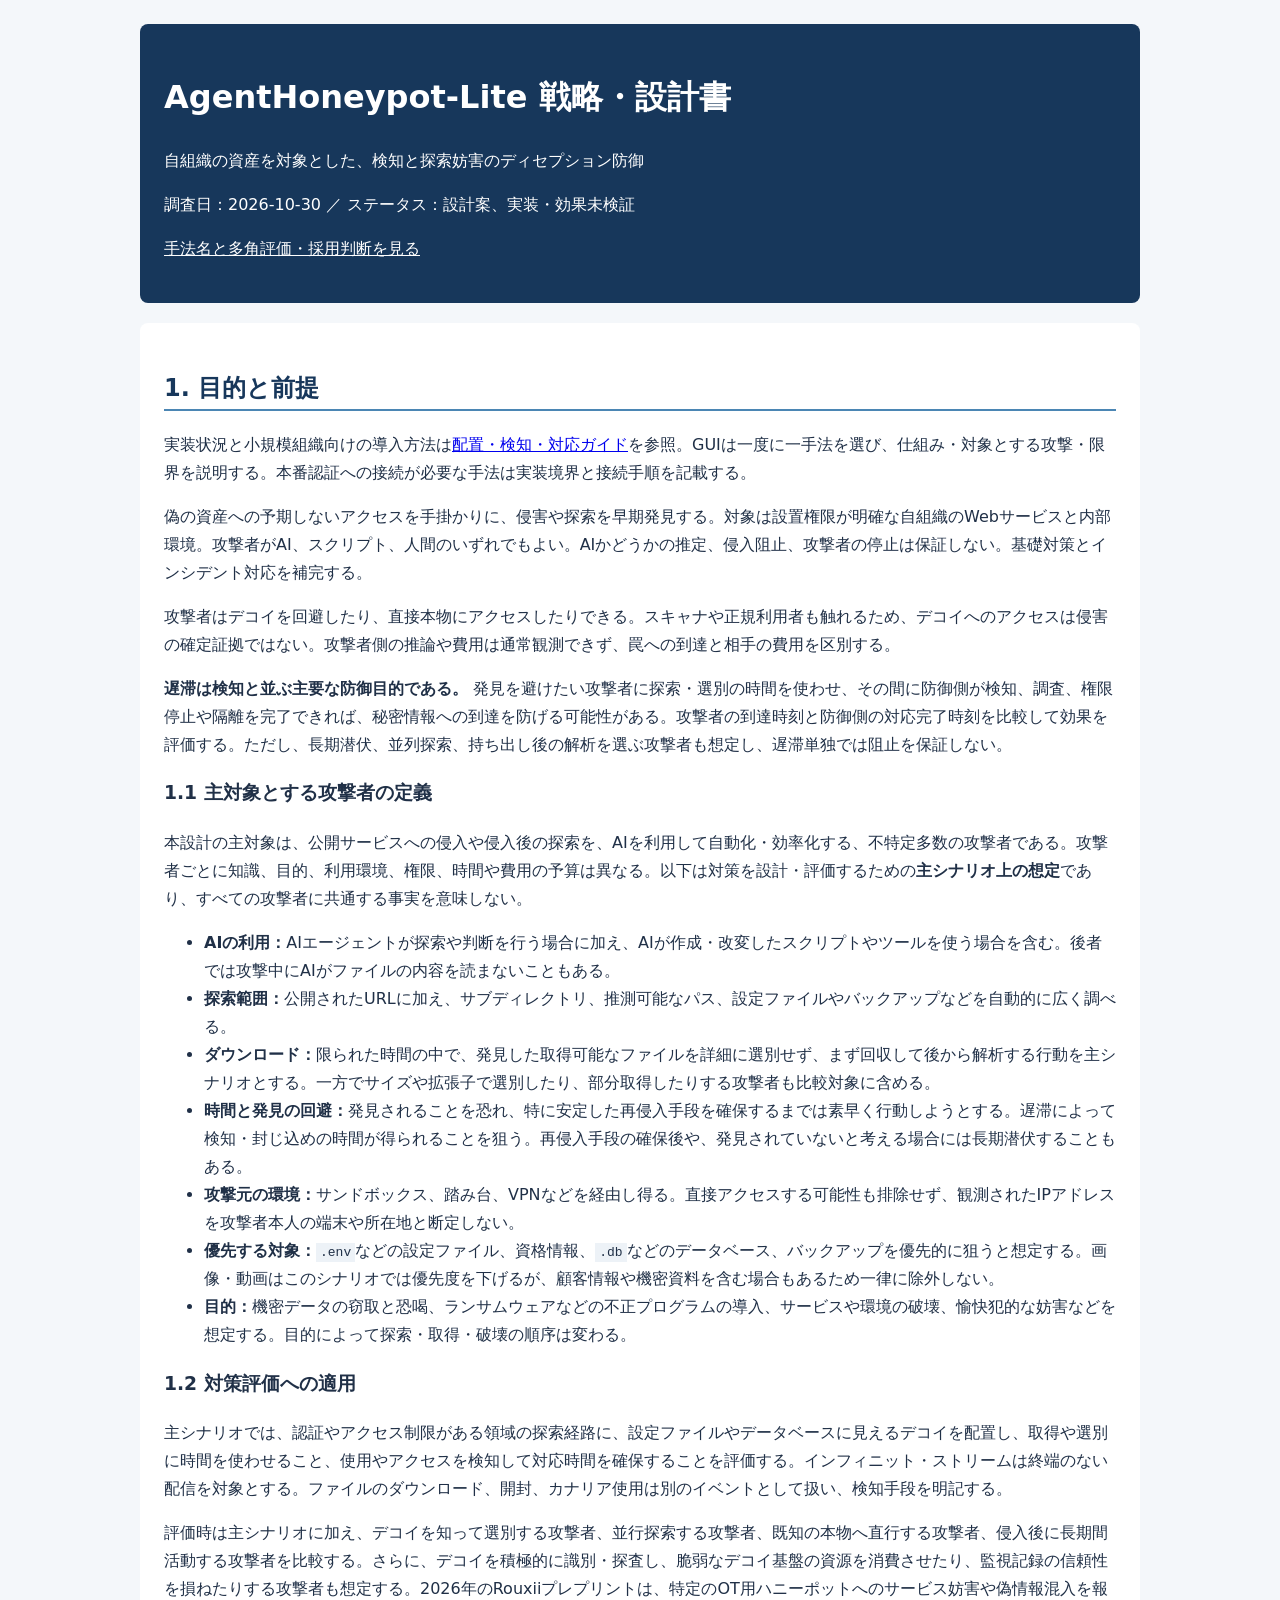
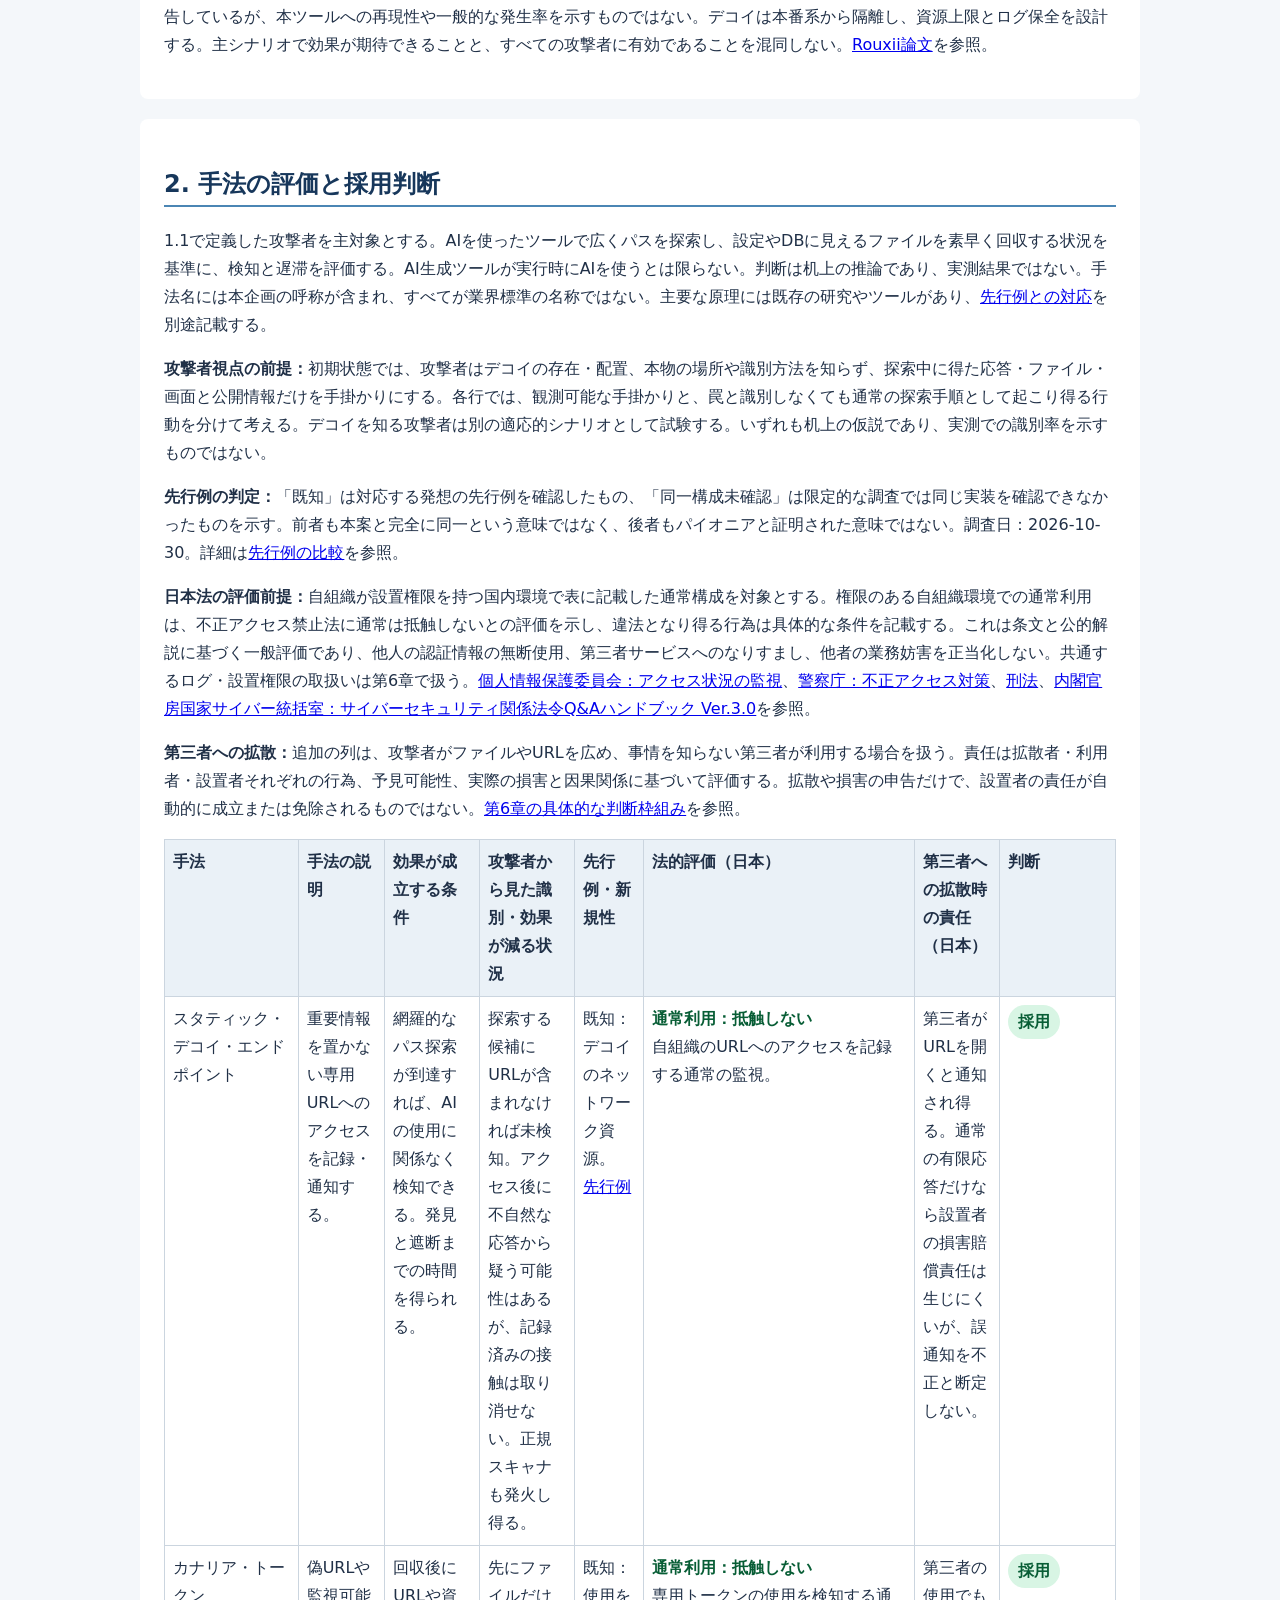
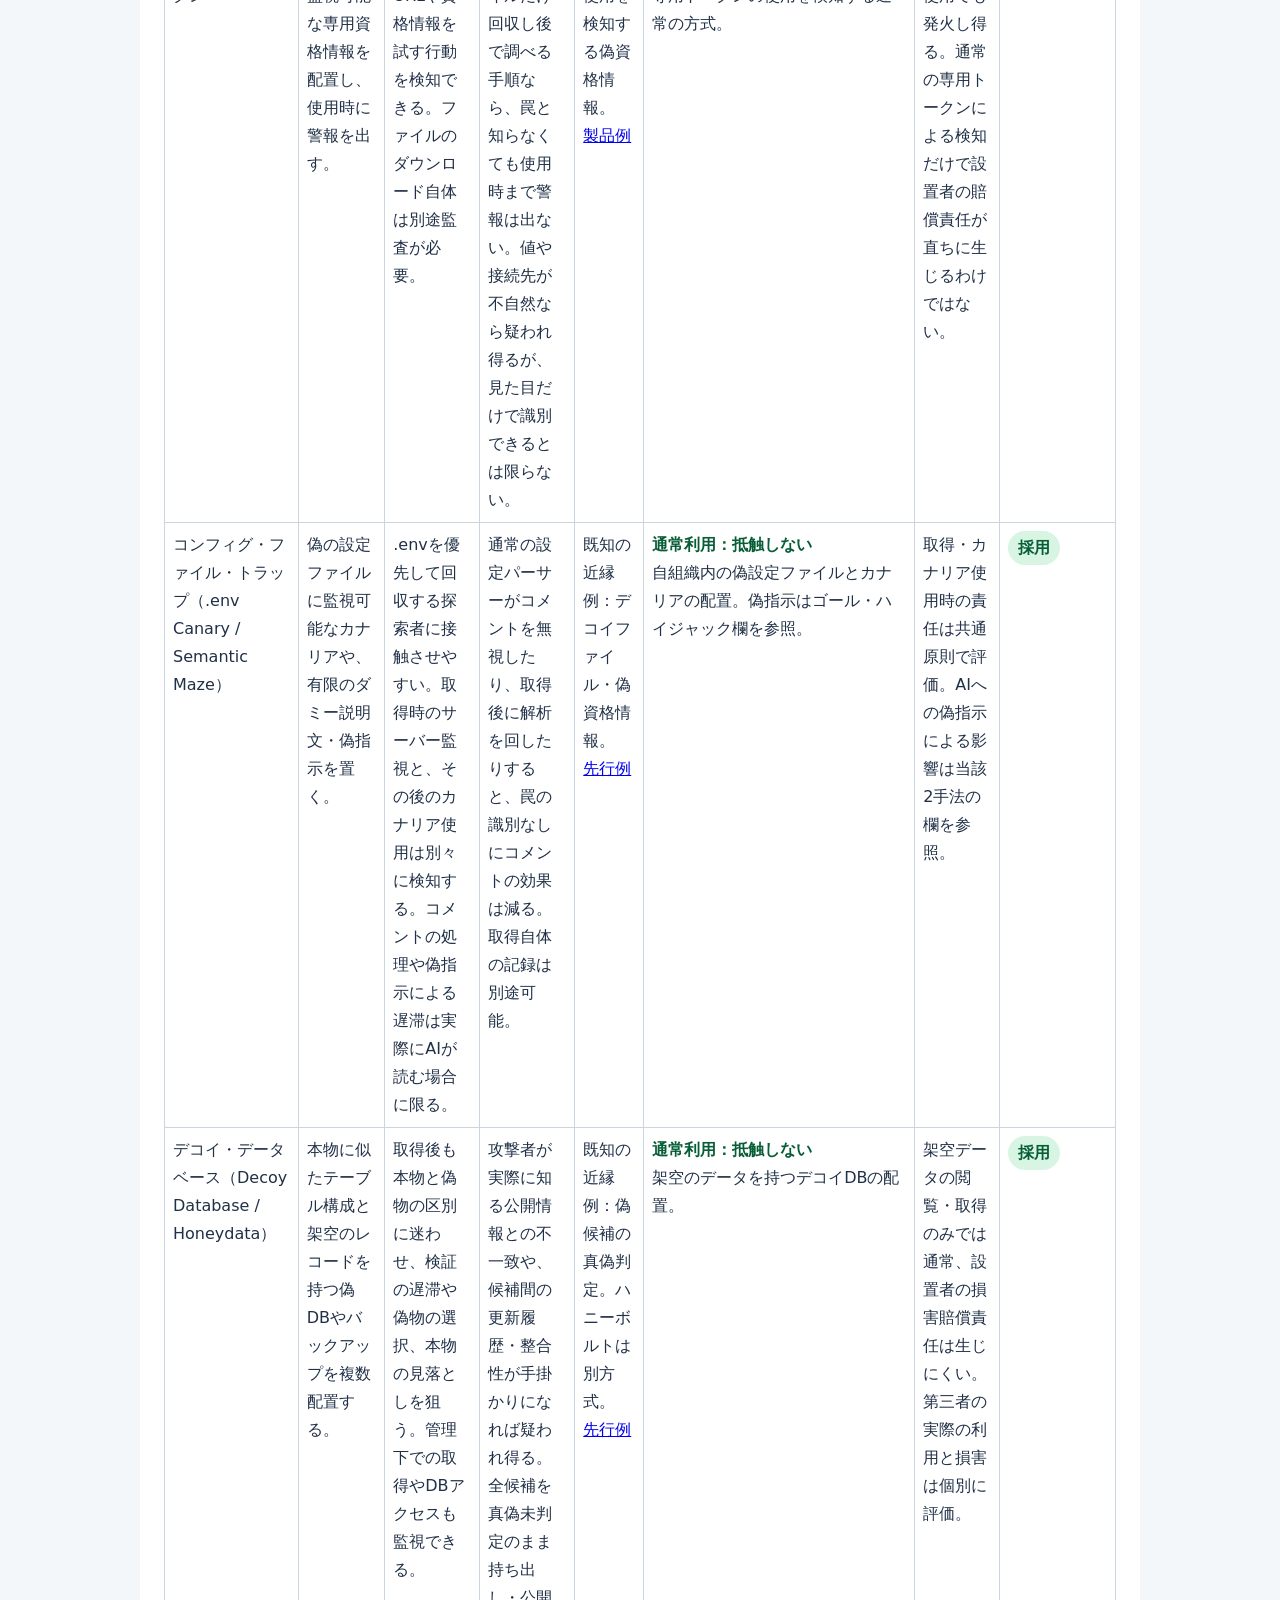
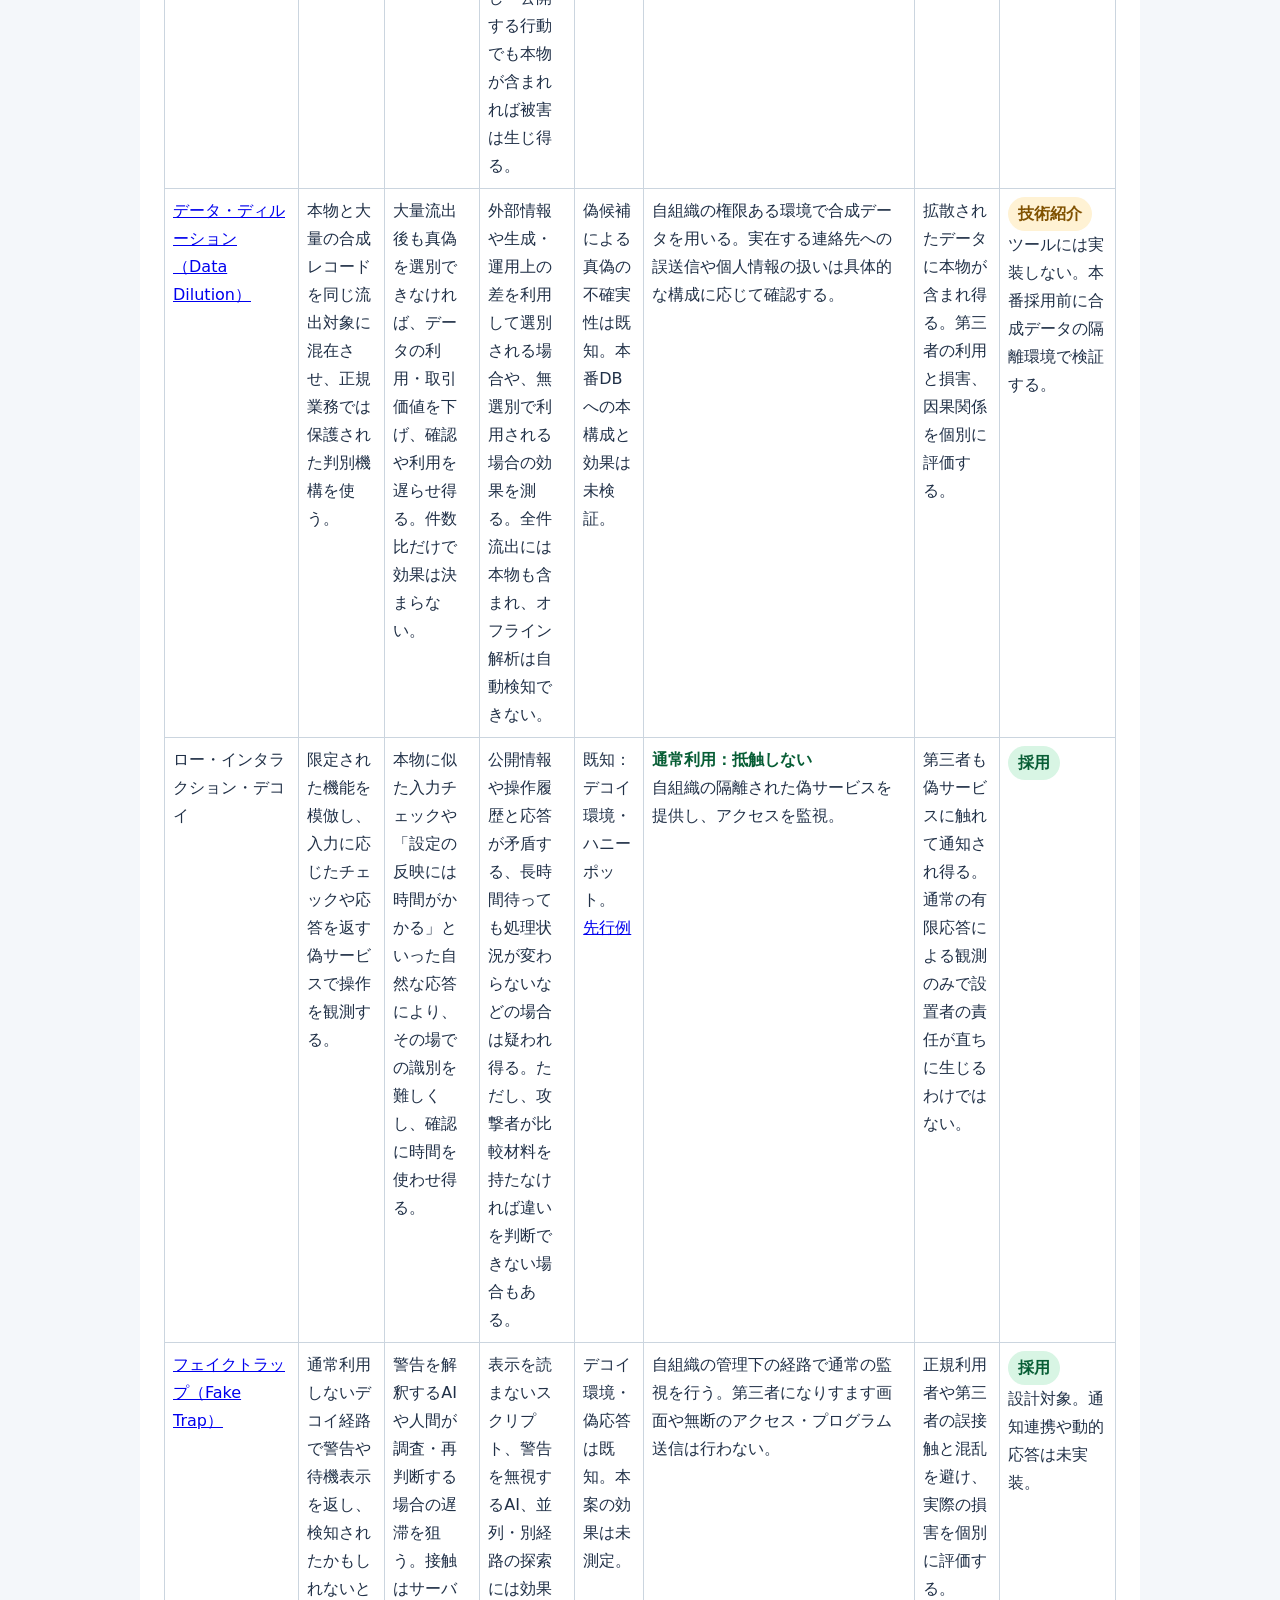
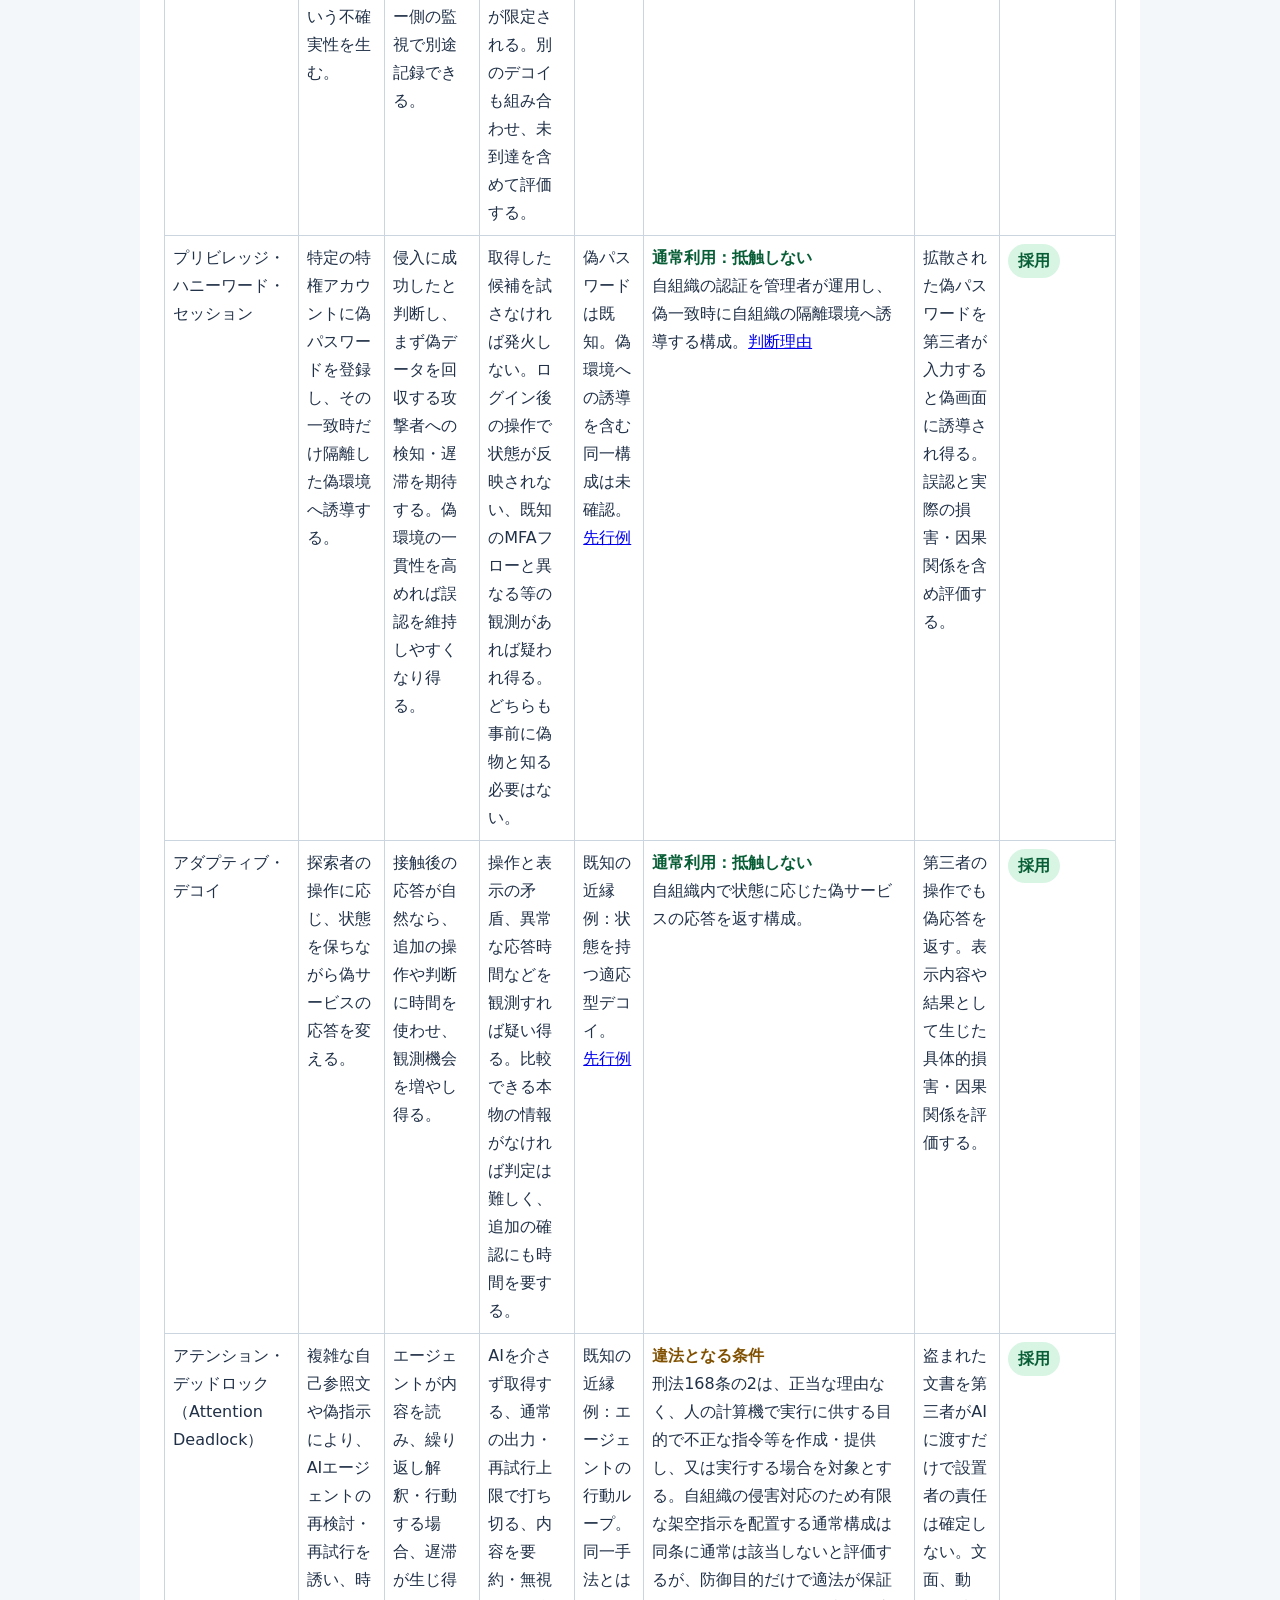
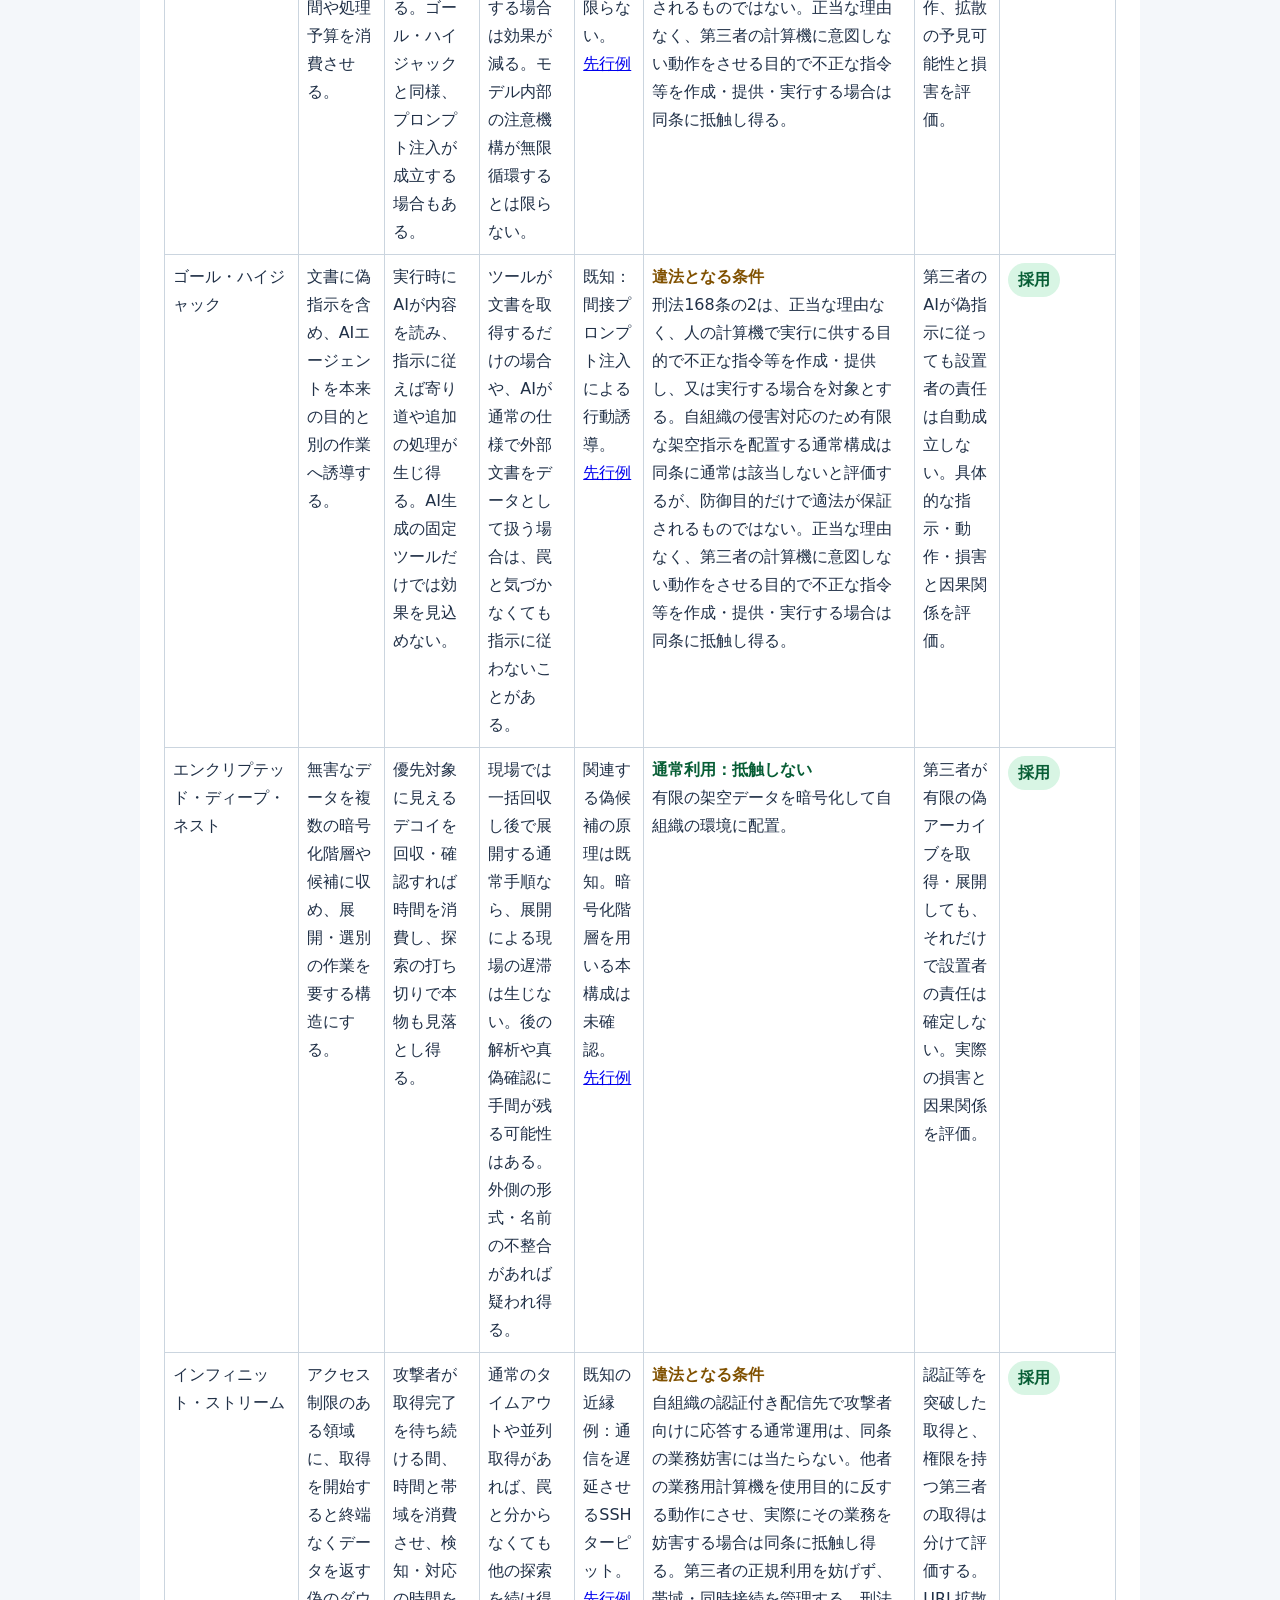
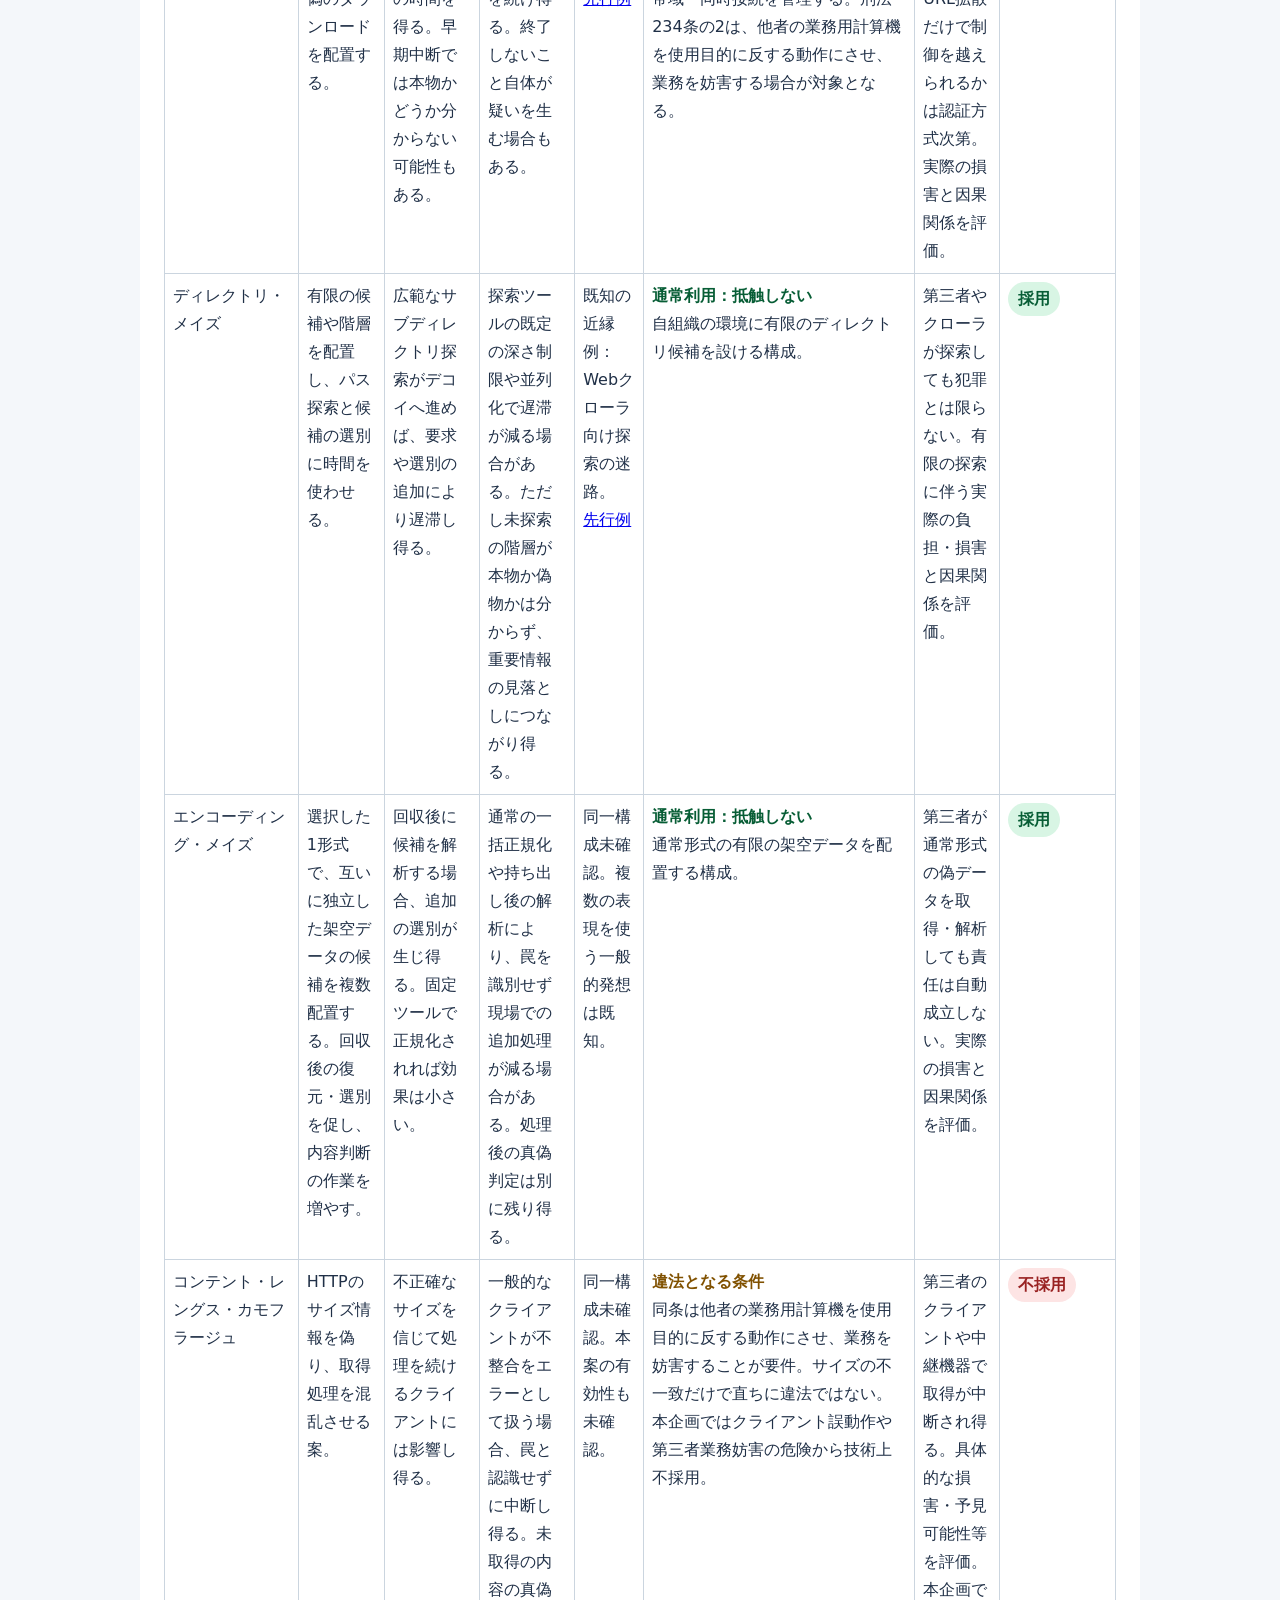
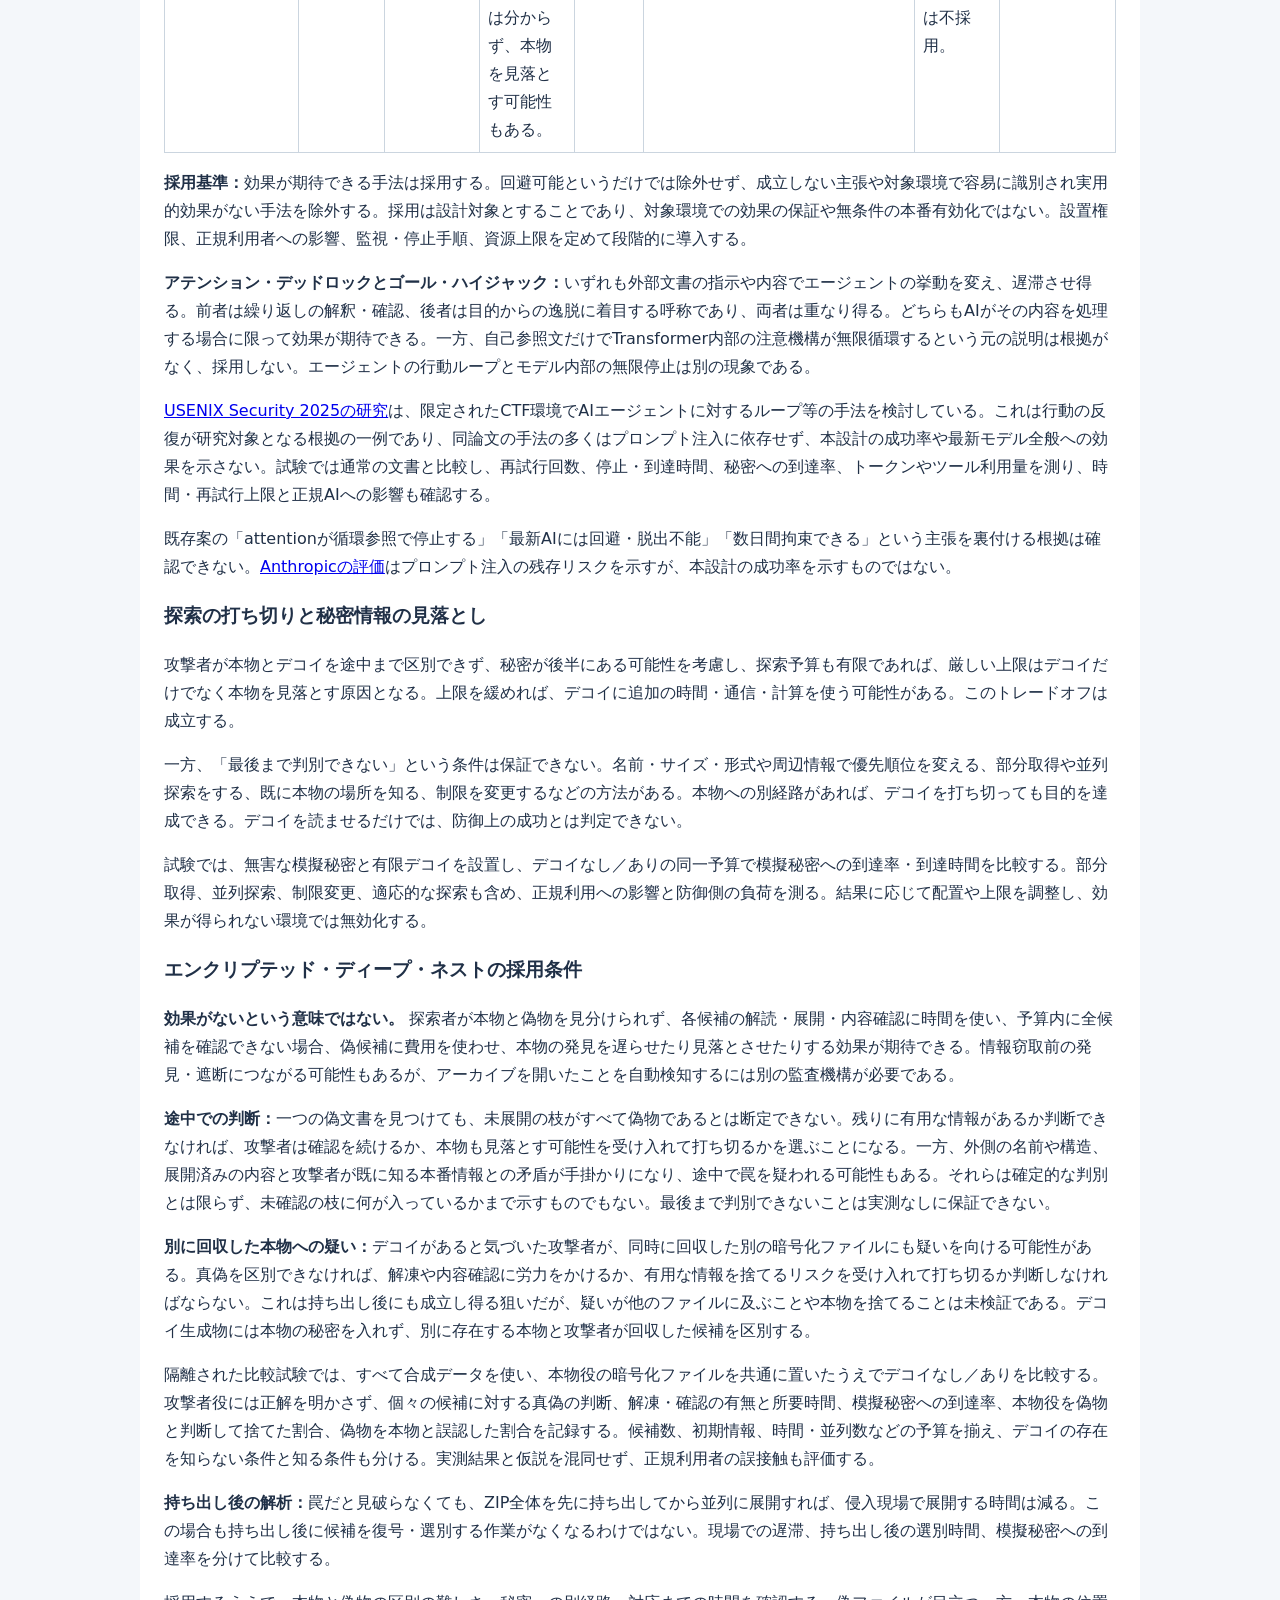
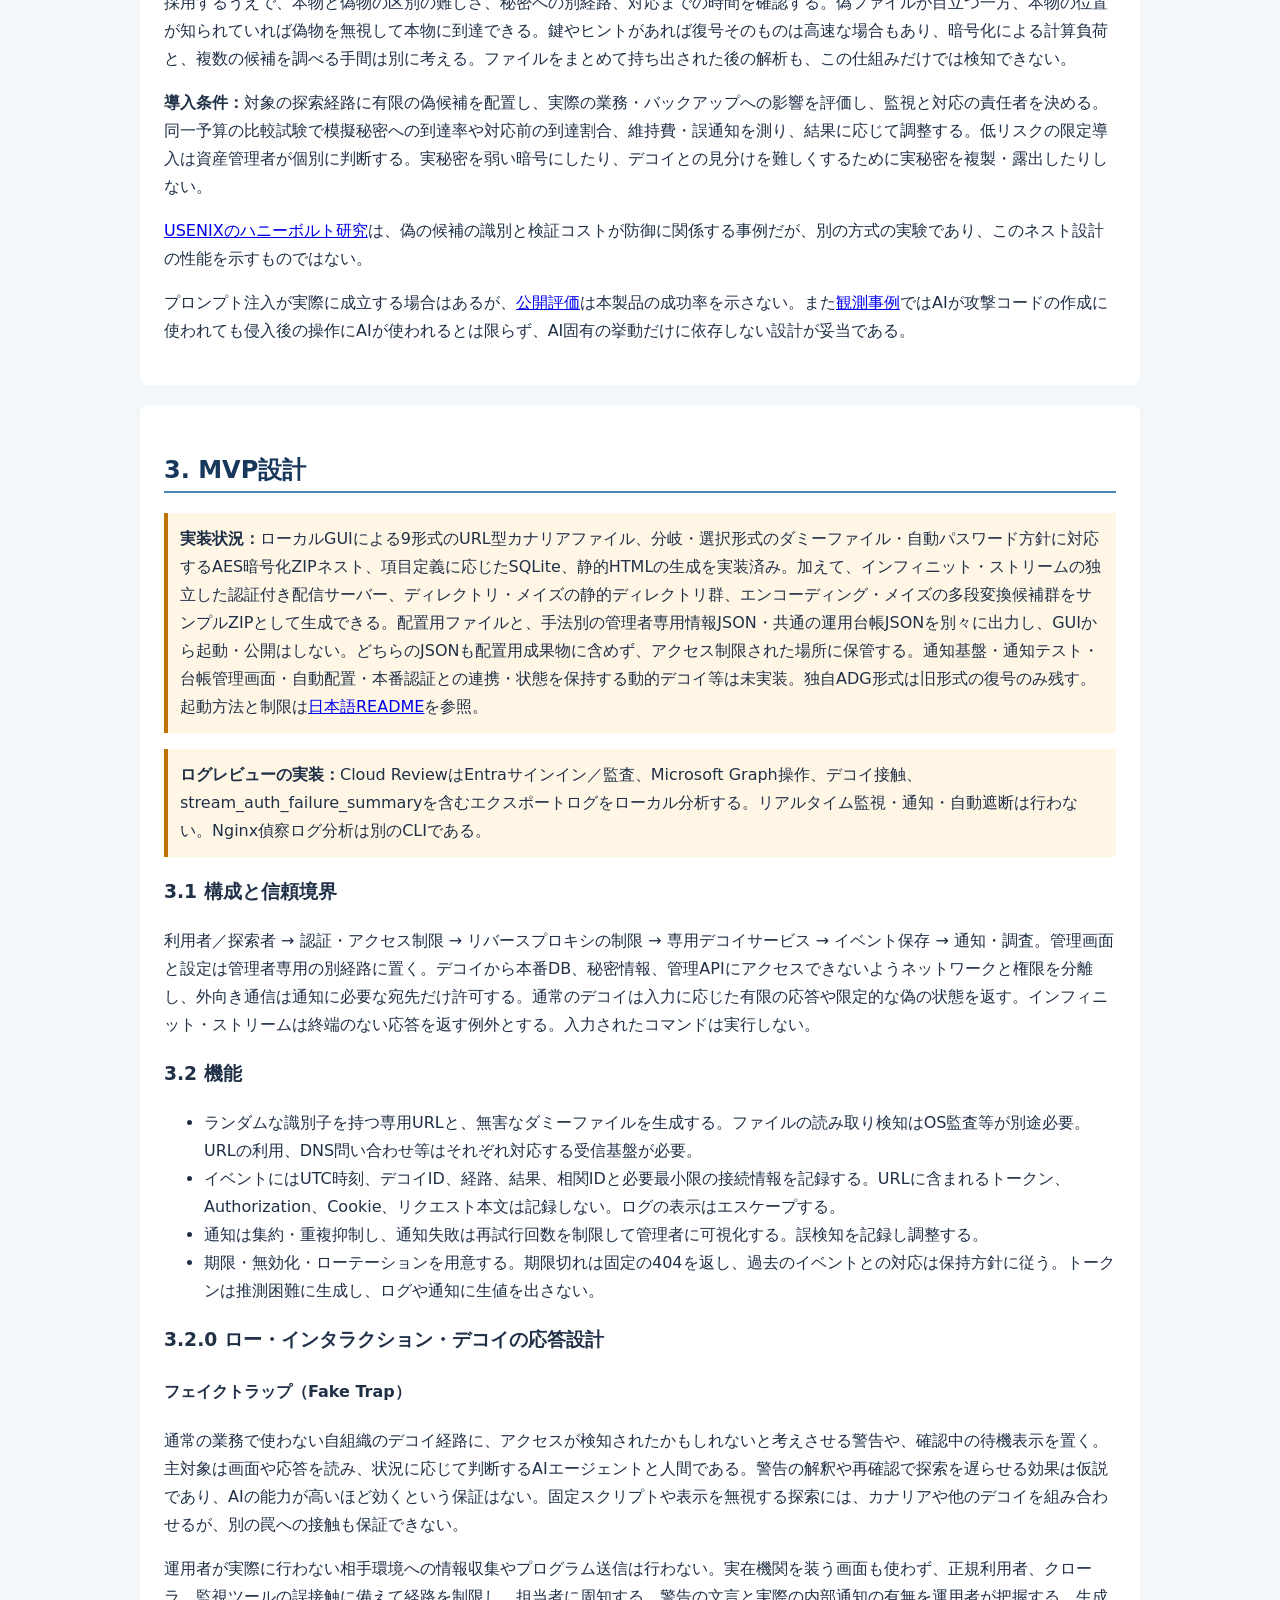
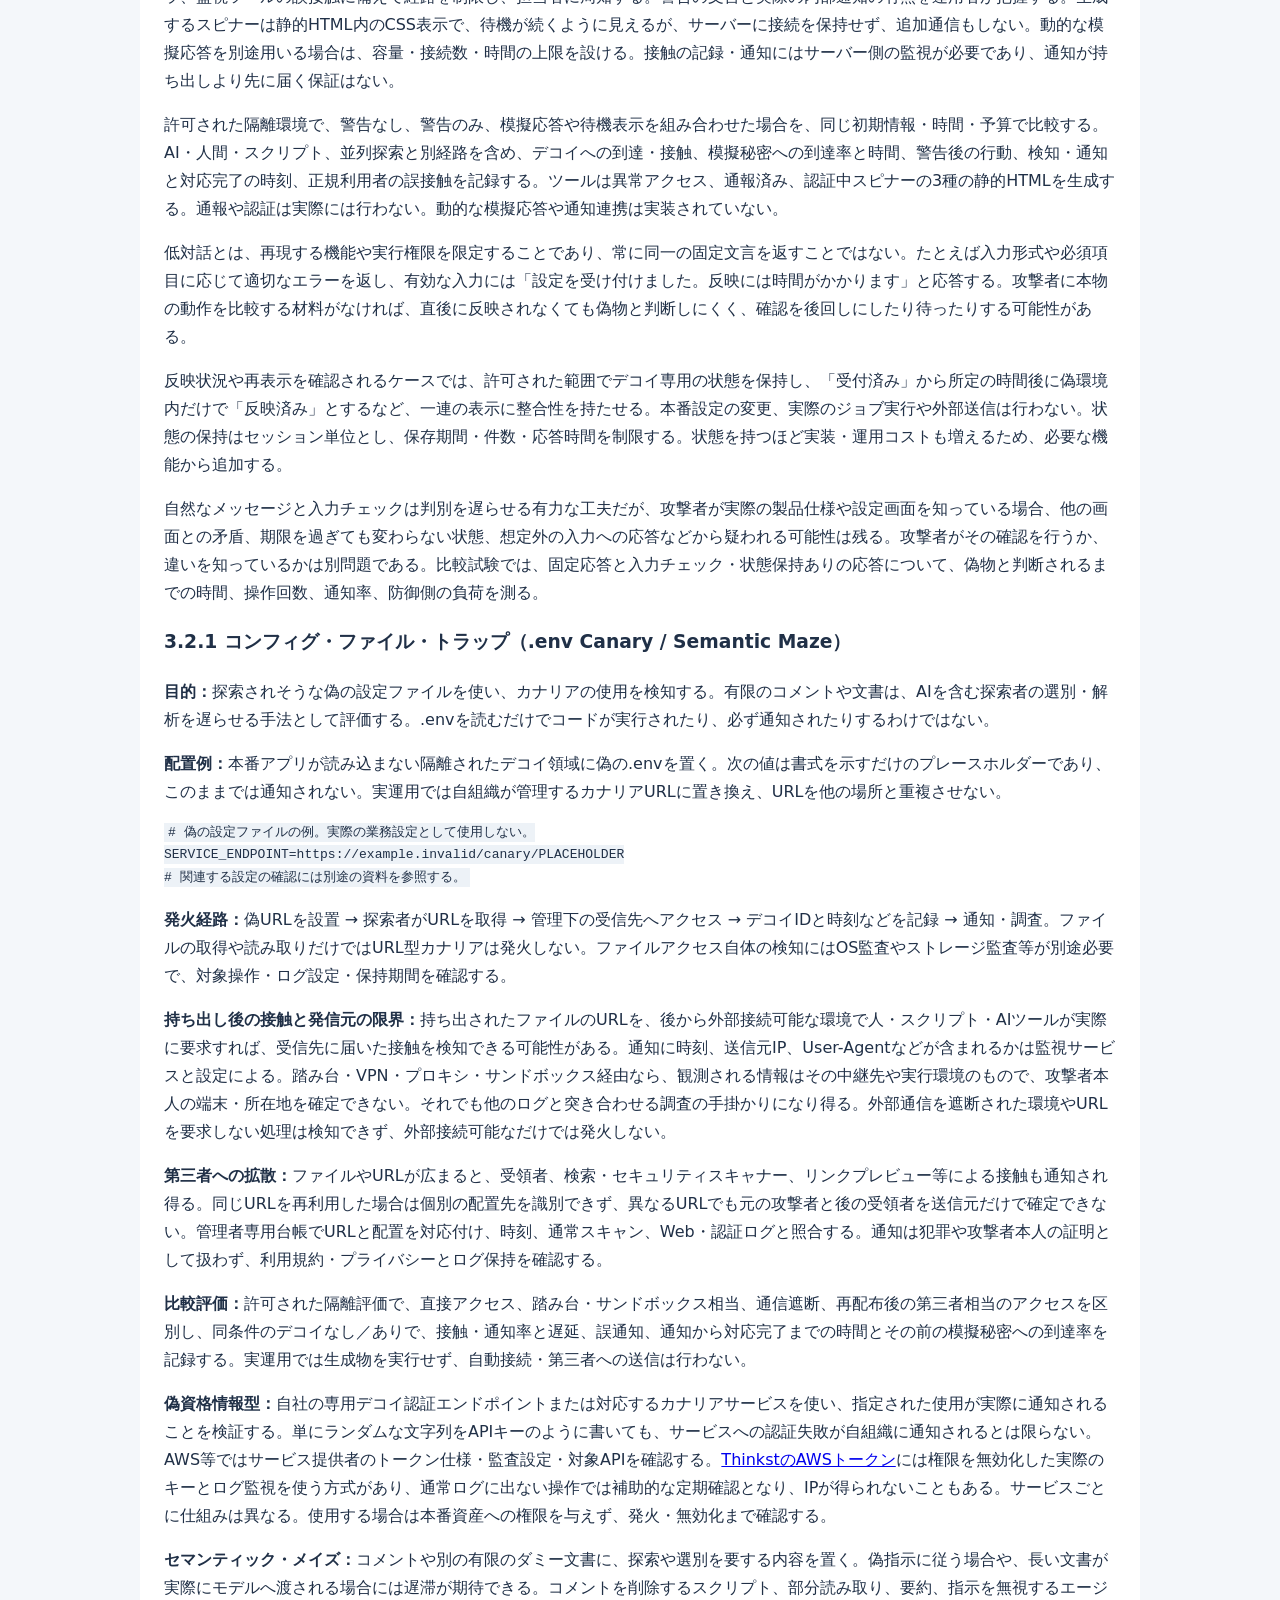
==== docs/agent_deception_strategy_and_design.html @ 1a529f8d "Initial project snapshot [skip ci]" ====
<!DOCTYPE html>
<html lang="ja">
<head>
  <meta charset="UTF-8">
  <meta name="viewport" content="width=device-width, initial-scale=1">
  <title>AgentHoneypot-Lite 戦略・設計書</title>
  <style>
    body{font-family:system-ui,sans-serif;line-height:1.75;color:#203047;background:#f4f7fa;margin:0}
    main{max-width:1000px;margin:auto;padding:24px} header,section{background:white;padding:24px;margin-bottom:20px;border-radius:8px}
    header{background:#17375b;color:white} h2{color:#17375b;border-bottom:2px solid #4b86b4}
    table{border-collapse:collapse;width:100%} th,td{border:1px solid #cbd5df;padding:8px;text-align:left;vertical-align:top}
    th{background:#eaf1f7} code{background:#edf2f7;padding:2px 4px} .note{border-left:4px solid #bf7200;padding:12px;background:#fff6e6}
    .scroll{overflow-x:auto} a{overflow-wrap:anywhere}
    .decision{display:inline-block;white-space:nowrap;padding:3px 10px;border-radius:999px;font-weight:700}
    .adopt{background:#d8f5e4;color:#075d35}.reject{background:#fde4e4;color:#992222}.research{background:#fff2d4;color:#805100}
    .legal{display:inline-block;font-weight:700;white-space:nowrap}.legal-low{color:#075d35}.legal-risk{color:#805100}.legal-high{color:#992222}
  </style>
</head>
<body><main>
<header><h1>AgentHoneypot-Lite 戦略・設計書</h1><p>自組織の資産を対象とした、検知と探索妨害のディセプション防御</p><p>調査日：2026-10-30 ／ ステータス：設計案、実装・効果未検証</p><p><a style="color:#fff" href="deception_evaluation.md">手法名と多角評価・採用判断を見る</a></p></header>
<section><h2>1. 目的と前提</h2>
<p>実装状況と小規模組織向けの導入方法は<a href="deployment_ja.md">配置・検知・対応ガイド</a>を参照。GUIは一度に一手法を選び、仕組み・対象とする攻撃・限界を説明する。本番認証への接続が必要な手法は実装境界と接続手順を記載する。</p>
<p>偽の資産への予期しないアクセスを手掛かりに、侵害や探索を早期発見する。対象は設置権限が明確な自組織のWebサービスと内部環境。攻撃者がAI、スクリプト、人間のいずれでもよい。AIかどうかの推定、侵入阻止、攻撃者の停止は保証しない。基礎対策とインシデント対応を補完する。</p>
<p>攻撃者はデコイを回避したり、直接本物にアクセスしたりできる。スキャナや正規利用者も触れるため、デコイへのアクセスは侵害の確定証拠ではない。攻撃者側の推論や費用は通常観測できず、罠への到達と相手の費用を区別する。</p>
<p><strong>遅滞は検知と並ぶ主要な防御目的である。</strong> 発見を避けたい攻撃者に探索・選別の時間を使わせ、その間に防御側が検知、調査、権限停止や隔離を完了できれば、秘密情報への到達を防げる可能性がある。攻撃者の到達時刻と防御側の対応完了時刻を比較して効果を評価する。ただし、長期潜伏、並列探索、持ち出し後の解析を選ぶ攻撃者も想定し、遅滞単独では阻止を保証しない。</p>
<h3>1.1 主対象とする攻撃者の定義</h3>
<p>本設計の主対象は、公開サービスへの侵入や侵入後の探索を、AIを利用して自動化・効率化する、不特定多数の攻撃者である。攻撃者ごとに知識、目的、利用環境、権限、時間や費用の予算は異なる。以下は対策を設計・評価するための<strong>主シナリオ上の想定</strong>であり、すべての攻撃者に共通する事実を意味しない。</p>
<ul>
<li><strong>AIの利用：</strong>AIエージェントが探索や判断を行う場合に加え、AIが作成・改変したスクリプトやツールを使う場合を含む。後者では攻撃中にAIがファイルの内容を読まないこともある。</li>
<li><strong>探索範囲：</strong>公開されたURLに加え、サブディレクトリ、推測可能なパス、設定ファイルやバックアップなどを自動的に広く調べる。</li>
<li><strong>ダウンロード：</strong>限られた時間の中で、発見した取得可能なファイルを詳細に選別せず、まず回収して後から解析する行動を主シナリオとする。一方でサイズや拡張子で選別したり、部分取得したりする攻撃者も比較対象に含める。</li>
<li><strong>時間と発見の回避：</strong>発見されることを恐れ、特に安定した再侵入手段を確保するまでは素早く行動しようとする。遅滞によって検知・封じ込めの時間が得られることを狙う。再侵入手段の確保後や、発見されていないと考える場合には長期潜伏することもある。</li>
<li><strong>攻撃元の環境：</strong>サンドボックス、踏み台、VPNなどを経由し得る。直接アクセスする可能性も排除せず、観測されたIPアドレスを攻撃者本人の端末や所在地と断定しない。</li>
<li><strong>優先する対象：</strong><code>.env</code>などの設定ファイル、資格情報、<code>.db</code>などのデータベース、バックアップを優先的に狙うと想定する。画像・動画はこのシナリオでは優先度を下げるが、顧客情報や機密資料を含む場合もあるため一律に除外しない。</li>
<li><strong>目的：</strong>機密データの窃取と恐喝、ランサムウェアなどの不正プログラムの導入、サービスや環境の破壊、愉快犯的な妨害などを想定する。目的によって探索・取得・破壊の順序は変わる。</li>
</ul>
<h3>1.2 対策評価への適用</h3>
<p>主シナリオでは、認証やアクセス制限がある領域の探索経路に、設定ファイルやデータベースに見えるデコイを配置し、取得や選別に時間を使わせること、使用やアクセスを検知して対応時間を確保することを評価する。インフィニット・ストリームは終端のない配信を対象とする。ファイルのダウンロード、開封、カナリア使用は別のイベントとして扱い、検知手段を明記する。</p>
<p>評価時は主シナリオに加え、デコイを知って選別する攻撃者、並行探索する攻撃者、既知の本物へ直行する攻撃者、侵入後に長期間活動する攻撃者を比較する。さらに、デコイを積極的に識別・探査し、脆弱なデコイ基盤の資源を消費させたり、監視記録の信頼性を損ねたりする攻撃者も想定する。2026年のRouxiiプレプリントは、特定のOT用ハニーポットへのサービス妨害や偽情報混入を報告しているが、本ツールへの再現性や一般的な発生率を示すものではない。デコイは本番系から隔離し、資源上限とログ保全を設計する。主シナリオで効果が期待できることと、すべての攻撃者に有効であることを混同しない。<a href="https://arxiv.org/abs/2609.26555">Rouxii論文</a>を参照。</p>
</section>
<section><h2>2. 手法の評価と採用判断</h2>
<p>1.1で定義した攻撃者を主対象とする。AIを使ったツールで広くパスを探索し、設定やDBに見えるファイルを素早く回収する状況を基準に、検知と遅滞を評価する。AI生成ツールが実行時にAIを使うとは限らない。判断は机上の推論であり、実測結果ではない。手法名には本企画の呼称が含まれ、すべてが業界標準の名称ではない。主要な原理には既存の研究やツールがあり、<a href="deception_evaluation.md#既存手法との関係と新規性">先行例との対応</a>を別途記載する。</p>
<p><strong>攻撃者視点の前提：</strong>初期状態では、攻撃者はデコイの存在・配置、本物の場所や識別方法を知らず、探索中に得た応答・ファイル・画面と公開情報だけを手掛かりにする。各行では、観測可能な手掛かりと、罠と識別しなくても通常の探索手順として起こり得る行動を分けて考える。デコイを知る攻撃者は別の適応的シナリオとして試験する。いずれも机上の仮説であり、実測での識別率を示すものではない。</p>
<p><strong>先行例の判定：</strong>「既知」は対応する発想の先行例を確認したもの、「同一構成未確認」は限定的な調査では同じ実装を確認できなかったものを示す。前者も本案と完全に同一という意味ではなく、後者もパイオニアと証明された意味ではない。調査日：2026-10-30。詳細は<a href="deception_evaluation.md#既存手法との関係と新規性">先行例の比較</a>を参照。</p>
<p><strong>日本法の評価前提：</strong>自組織が設置権限を持つ国内環境で表に記載した通常構成を対象とする。権限のある自組織環境での通常利用は、不正アクセス禁止法に通常は抵触しないとの評価を示し、違法となり得る行為は具体的な条件を記載する。これは条文と公的解説に基づく一般評価であり、他人の認証情報の無断使用、第三者サービスへのなりすまし、他者の業務妨害を正当化しない。共通するログ・設置権限の取扱いは第6章で扱う。<a href="https://www.ppc.go.jp/all_faq_index/faq1-q10-20/">個人情報保護委員会：アクセス状況の監視</a>、<a href="https://www.npa.go.jp/bureau/cyber/countermeasures/unauthorized-access.html">警察庁：不正アクセス対策</a>、<a href="https://laws.e-gov.go.jp/law/140AC0000000045">刑法</a>、<a href="https://security-portal.cyber.go.jp/guidance/pdf/law_handbook/law_handbook_3.pdf">内閣官房国家サイバー統括室：サイバーセキュリティ関係法令Q&amp;Aハンドブック Ver.3.0</a>を参照。</p>
<p><strong>第三者への拡散：</strong>追加の列は、攻撃者がファイルやURLを広め、事情を知らない第三者が利用する場合を扱う。責任は拡散者・利用者・設置者それぞれの行為、予見可能性、実際の損害と因果関係に基づいて評価する。拡散や損害の申告だけで、設置者の責任が自動的に成立または免除されるものではない。<a href="#third-party-legal">第6章の具体的な判断枠組み</a>を参照。</p>
<div class="scroll"><table><tr><th>手法</th><th>手法の説明</th><th>効果が成立する条件</th><th>攻撃者から見た識別・効果が減る状況</th><th>先行例・新規性</th><th>法的評価（日本）</th><th>第三者への拡散時の責任（日本）</th><th>判断</th></tr>
<tr><td>スタティック・デコイ・エンドポイント</td><td>重要情報を置かない専用URLへのアクセスを記録・通知する。</td><td>網羅的なパス探索が到達すれば、AIの使用に関係なく検知できる。発見と遮断までの時間を得られる。</td><td>探索する候補にURLが含まれなければ未検知。アクセス後に不自然な応答から疑う可能性はあるが、記録済みの接触は取り消せない。正規スキャナも発火し得る。</td><td>既知：デコイのネットワーク資源。 <a href="https://d3fend.mitre.org/">先行例</a></td><td><span class="legal legal-low">通常利用：抵触しない</span><br>自組織のURLへのアクセスを記録する通常の監視。</td><td>第三者がURLを開くと通知され得る。通常の有限応答だけなら設置者の損害賠償責任は生じにくいが、誤通知を不正と断定しない。</td><td><span class="decision adopt">採用</span></td></tr>
<tr><td>カナリア・トークン</td><td>偽URLや監視可能な専用資格情報を配置し、使用時に警報を出す。</td><td>回収後にURLや資格情報を試す行動を検知できる。ファイルのダウンロード自体は別途監査が必要。</td><td>先にファイルだけ回収し後で調べる手順なら、罠と知らなくても使用時まで警報は出ない。値や接続先が不自然なら疑われ得るが、見た目だけで識別できるとは限らない。</td><td>既知：使用を検知する偽資格情報。 <a href="https://help.canary.tools/hc/en-gb/articles/360013002617-How-do-I-create-an-AWS-API-Key-Canarytoken">製品例</a></td><td><span class="legal legal-low">通常利用：抵触しない</span><br>専用トークンの使用を検知する通常の方式。</td><td>第三者の使用でも発火し得る。通常の専用トークンによる検知だけで設置者の賠償責任が直ちに生じるわけではない。</td><td><span class="decision adopt">採用</span></td></tr>
<tr><td>コンフィグ・ファイル・トラップ（.env Canary / Semantic Maze）</td><td>偽の設定ファイルに監視可能なカナリアや、有限のダミー説明文・偽指示を置く。</td><td>.envを優先して回収する探索者に接触させやすい。取得時のサーバー監視と、その後のカナリア使用は別々に検知する。コメントの処理や偽指示による遅滞は実際にAIが読む場合に限る。</td><td>通常の設定パーサーがコメントを無視したり、取得後に解析を回したりすると、罠の識別なしにコメントの効果は減る。取得自体の記録は別途可能。</td><td>既知の近縁例：デコイファイル・偽資格情報。 <a href="https://d3fend.mitre.org/">先行例</a></td><td><span class="legal legal-low">通常利用：抵触しない</span><br>自組織内の偽設定ファイルとカナリアの配置。偽指示はゴール・ハイジャック欄を参照。</td><td>取得・カナリア使用時の責任は共通原則で評価。AIへの偽指示による影響は当該2手法の欄を参照。</td><td><span class="decision adopt">採用</span></td></tr>
<tr><td>デコイ・データベース（Decoy Database / Honeydata）</td><td>本物に似たテーブル構成と架空のレコードを持つ偽DBやバックアップを複数配置する。</td><td>取得後も本物と偽物の区別に迷わせ、検証の遅滞や偽物の選択、本物の見落としを狙う。管理下での取得やDBアクセスも監視できる。</td><td>攻撃者が実際に知る公開情報との不一致や、候補間の更新履歴・整合性が手掛かりになれば疑われ得る。全候補を真偽未判定のまま持ち出し・公開する行動でも本物が含まれれば被害は生じ得る。</td><td>既知の近縁例：偽候補の真偽判定。ハニーボルトは別方式。 <a href="https://www.usenix.org/conference/usenixsecurity25/presentation/cheng-haibo">先行例</a></td><td><span class="legal legal-low">通常利用：抵触しない</span><br>架空のデータを持つデコイDBの配置。</td><td>架空データの閲覧・取得のみでは通常、設置者の損害賠償責任は生じにくい。第三者の実際の利用と損害は個別に評価。</td><td><span class="decision adopt">採用</span></td></tr>
<tr><td><a href="#mixed-decoy-records">データ・ディルーション（Data Dilution）</a></td><td>本物と大量の合成レコードを同じ流出対象に混在させ、正規業務では保護された判別機構を使う。</td><td>大量流出後も真偽を選別できなければ、データの利用・取引価値を下げ、確認や利用を遅らせ得る。件数比だけで効果は決まらない。</td><td>外部情報や生成・運用上の差を利用して選別される場合や、無選別で利用される場合の効果を測る。全件流出には本物も含まれ、オフライン解析は自動検知できない。</td><td>偽候補による真偽の不確実性は既知。本番DBへの本構成と効果は未検証。</td><td>自組織の権限ある環境で合成データを用いる。実在する連絡先への誤送信や個人情報の扱いは具体的な構成に応じて確認する。</td><td>拡散されたデータに本物が含まれ得る。第三者の利用と損害、因果関係を個別に評価する。</td><td><span class="decision research">技術紹介</span><br>ツールには実装しない。本番採用前に合成データの隔離環境で検証する。</td></tr>
<tr><td>ロー・インタラクション・デコイ</td><td>限定された機能を模倣し、入力に応じたチェックや応答を返す偽サービスで操作を観測する。</td><td>本物に似た入力チェックや「設定の反映には時間がかかる」といった自然な応答により、その場での識別を難しくし、確認に時間を使わせ得る。</td><td>公開情報や操作履歴と応答が矛盾する、長時間待っても処理状況が変わらないなどの場合は疑われ得る。ただし、攻撃者が比較材料を持たなければ違いを判断できない場合もある。</td><td>既知：デコイ環境・ハニーポット。 <a href="https://next.d3fend.mitre.org/technique/d3f%3ADecoyEnvironment/">先行例</a></td><td><span class="legal legal-low">通常利用：抵触しない</span><br>自組織の隔離された偽サービスを提供し、アクセスを監視。</td><td>第三者も偽サービスに触れて通知され得る。通常の有限応答による観測のみで設置者の責任が直ちに生じるわけではない。</td><td><span class="decision adopt">採用</span></td></tr>
<tr><td><a href="#fake-trap">フェイクトラップ（Fake Trap）</a></td><td>通常利用しないデコイ経路で警告や待機表示を返し、検知されたかもしれないという不確実性を生む。</td><td>警告を解釈するAIや人間が調査・再判断する場合の遅滞を狙う。接触はサーバー側の監視で別途記録できる。</td><td>表示を読まないスクリプト、警告を無視するAI、並列・別経路の探索には効果が限定される。別のデコイも組み合わせ、未到達を含めて評価する。</td><td>デコイ環境・偽応答は既知。本案の効果は未測定。</td><td>自組織の管理下の経路で通常の監視を行う。第三者になりすます画面や無断のアクセス・プログラム送信は行わない。</td><td>正規利用者や第三者の誤接触と混乱を避け、実際の損害を個別に評価する。</td><td><span class="decision adopt">採用</span><br>設計対象。通知連携や動的応答は未実装。</td></tr>
<tr><td>プリビレッジ・ハニーワード・セッション</td><td>特定の特権アカウントに偽パスワードを登録し、その一致時だけ隔離した偽環境へ誘導する。</td><td>侵入に成功したと判断し、まず偽データを回収する攻撃者への検知・遅滞を期待する。偽環境の一貫性を高めれば誤認を維持しやすくなり得る。</td><td>取得した候補を試さなければ発火しない。ログイン後の操作で状態が反映されない、既知のMFAフローと異なる等の観測があれば疑われ得る。どちらも事前に偽物と知る必要はない。</td><td>偽パスワードは既知。偽環境への誘導を含む同一構成は未確認。 <a href="https://www.usenix.org/conference/usenixsecurity24/presentation/huang-zonghao">先行例</a></td><td><span class="legal legal-low">通常利用：抵触しない</span><br>自組織の認証を管理者が運用し、偽一致時に自組織の隔離環境へ誘導する構成。<a href="#dummy-user-legal">判断理由</a></td><td>拡散された偽パスワードを第三者が入力すると偽画面に誘導され得る。誤認と実際の損害・因果関係を含め評価する。</td><td><span class="decision adopt">採用</span></td></tr>
<tr><td>アダプティブ・デコイ</td><td>探索者の操作に応じ、状態を保ちながら偽サービスの応答を変える。</td><td>接触後の応答が自然なら、追加の操作や判断に時間を使わせ、観測機会を増やし得る。</td><td>操作と表示の矛盾、異常な応答時間などを観測すれば疑い得る。比較できる本物の情報がなければ判定は難しく、追加の確認にも時間を要する。</td><td>既知の近縁例：状態を持つ適応型デコイ。 <a href="https://ieeexplore.ieee.org/abstract/document/11645311">先行例</a></td><td><span class="legal legal-low">通常利用：抵触しない</span><br>自組織内で状態に応じた偽サービスの応答を返す構成。</td><td>第三者の操作でも偽応答を返す。表示内容や結果として生じた具体的損害・因果関係を評価する。</td><td><span class="decision adopt">採用</span></td></tr>
<tr><td>アテンション・デッドロック（Attention Deadlock）</td><td>複雑な自己参照文や偽指示により、AIエージェントの再検討・再試行を誘い、時間や処理予算を消費させる。</td><td>エージェントが内容を読み、繰り返し解釈・行動する場合、遅滞が生じ得る。ゴール・ハイジャックと同様、プロンプト注入が成立する場合もある。</td><td>AIを介さず取得する、通常の出力・再試行上限で打ち切る、内容を要約・無視する場合は効果が減る。モデル内部の注意機構が無限循環するとは限らない。</td><td>既知の近縁例：エージェントの行動ループ。同一手法とは限らない。 <a href="https://www.usenix.org/conference/usenixsecurity25/presentation/ayzenshteyn">先行例</a></td><td><span class="legal legal-risk">違法となる条件</span><br>刑法168条の2は、正当な理由なく、人の計算機で実行に供する目的で不正な指令等を作成・提供し、又は実行する場合を対象とする。自組織の侵害対応のため有限な架空指示を配置する通常構成は同条に通常は該当しないと評価するが、防御目的だけで適法が保証されるものではない。正当な理由なく、第三者の計算機に意図しない動作をさせる目的で不正な指令等を作成・提供・実行する場合は同条に抵触し得る。</td><td>盗まれた文書を第三者がAIに渡すだけで設置者の責任は確定しない。文面、動作、拡散の予見可能性と損害を評価。</td><td><span class="decision adopt">採用</span></td></tr>
<tr><td>ゴール・ハイジャック</td><td>文書に偽指示を含め、AIエージェントを本来の目的と別の作業へ誘導する。</td><td>実行時にAIが内容を読み、指示に従えば寄り道や追加の処理が生じ得る。AI生成の固定ツールだけでは効果を見込めない。</td><td>ツールが文書を取得するだけの場合や、AIが通常の仕様で外部文書をデータとして扱う場合は、罠と気づかなくても指示に従わないことがある。</td><td>既知：間接プロンプト注入による行動誘導。 <a href="https://genai.owasp.org/llmrisk/llm01-prompt-injection/">先行例</a></td><td><span class="legal legal-risk">違法となる条件</span><br>刑法168条の2は、正当な理由なく、人の計算機で実行に供する目的で不正な指令等を作成・提供し、又は実行する場合を対象とする。自組織の侵害対応のため有限な架空指示を配置する通常構成は同条に通常は該当しないと評価するが、防御目的だけで適法が保証されるものではない。正当な理由なく、第三者の計算機に意図しない動作をさせる目的で不正な指令等を作成・提供・実行する場合は同条に抵触し得る。</td><td>第三者のAIが偽指示に従っても設置者の責任は自動成立しない。具体的な指示・動作・損害と因果関係を評価。</td><td><span class="decision adopt">採用</span></td></tr>
<tr><td>エンクリプテッド・ディープ・ネスト</td><td>無害なデータを複数の暗号化階層や候補に収め、展開・選別の作業を要する構造にする。</td><td>優先対象に見えるデコイを回収・確認すれば時間を消費し、探索の打ち切りで本物も見落とし得る。</td><td>現場では一括回収し後で展開する通常手順なら、展開による現場の遅滞は生じない。後の解析や真偽確認に手間が残る可能性はある。外側の形式・名前の不整合があれば疑われ得る。</td><td>関連する偽候補の原理は既知。暗号化階層を用いる本構成は未確認。 <a href="https://www.usenix.org/conference/usenixsecurity25/presentation/cheng-haibo">先行例</a></td><td><span class="legal legal-low">通常利用：抵触しない</span><br>有限の架空データを暗号化して自組織の環境に配置。</td><td>第三者が有限の偽アーカイブを取得・展開しても、それだけで設置者の責任は確定しない。実際の損害と因果関係を評価。</td><td><span class="decision adopt">採用</span></td></tr>
<tr><td>インフィニット・ストリーム</td><td>アクセス制限のある領域に、取得を開始すると終端なくデータを返す偽のダウンロードを配置する。</td><td>攻撃者が取得完了を待ち続ける間、時間と帯域を消費させ、検知・対応の時間を得る。早期中断では本物かどうか分からない可能性もある。</td><td>通常のタイムアウトや並列取得があれば、罠と分からなくても他の探索を続け得る。終了しないこと自体が疑いを生む場合もある。</td><td>既知の近縁例：通信を遅延させるSSHターピット。 <a href="https://github.com/skeeto/endlessh">先行例</a></td><td><span class="legal legal-risk">違法となる条件</span><br>自組織の認証付き配信先で攻撃者向けに応答する通常運用は、同条の業務妨害には当たらない。他者の業務用計算機を使用目的に反する動作にさせ、実際にその業務を妨害する場合は同条に抵触し得る。第三者の正規利用を妨げず、帯域・同時接続を管理する。刑法234条の2は、他者の業務用計算機を使用目的に反する動作にさせ、業務を妨害する場合が対象となる。</td><td>認証等を突破した取得と、権限を持つ第三者の取得は分けて評価する。URL拡散だけで制御を越えられるかは認証方式次第。実際の損害と因果関係を評価。</td><td><span class="decision adopt">採用</span></td></tr>
<tr><td>ディレクトリ・メイズ</td><td>有限の候補や階層を配置し、パス探索と候補の選別に時間を使わせる。</td><td>広範なサブディレクトリ探索がデコイへ進めば、要求や選別の追加により遅滞し得る。</td><td>探索ツールの既定の深さ制限や並列化で遅滞が減る場合がある。ただし未探索の階層が本物か偽物かは分からず、重要情報の見落としにつながり得る。</td><td>既知の近縁例：Webクローラ向け探索の迷路。 <a href="https://github.com/NEPENTHESWEB/nepenthes-py">先行例</a></td><td><span class="legal legal-low">通常利用：抵触しない</span><br>自組織の環境に有限のディレクトリ候補を設ける構成。</td><td>第三者やクローラが探索しても犯罪とは限らない。有限の探索に伴う実際の負担・損害と因果関係を評価。</td><td><span class="decision adopt">採用</span></td></tr>
<tr><td>エンコーディング・メイズ</td><td>選択した1形式で、互いに独立した架空データの候補を複数配置する。回収後の復元・選別を促し、内容判断の作業を増やす。</td><td>回収後に候補を解析する場合、追加の選別が生じ得る。固定ツールで正規化されれば効果は小さい。</td><td>通常の一括正規化や持ち出し後の解析により、罠を識別せず現場での追加処理が減る場合がある。処理後の真偽判定は別に残り得る。</td><td>同一構成未確認。複数の表現を使う一般的発想は既知。</td><td><span class="legal legal-low">通常利用：抵触しない</span><br>通常形式の有限の架空データを配置する構成。</td><td>第三者が通常形式の偽データを取得・解析しても責任は自動成立しない。実際の損害と因果関係を評価。</td><td><span class="decision adopt">採用</span></td></tr>
<tr><td>コンテント・レングス・カモフラージュ</td><td>HTTPのサイズ情報を偽り、取得処理を混乱させる案。</td><td>不正確なサイズを信じて処理を続けるクライアントには影響し得る。</td><td>一般的なクライアントが不整合をエラーとして扱う場合、罠と認識せずに中断し得る。未取得の内容の真偽は分からず、本物を見落とす可能性もある。</td><td>同一構成未確認。本案の有効性も未確認。</td><td><span class="legal legal-risk">違法となる条件</span><br>同条は他者の業務用計算機を使用目的に反する動作にさせ、業務を妨害することが要件。サイズの不一致だけで直ちに違法ではない。本企画ではクライアント誤動作や第三者業務妨害の危険から技術上不採用。</td><td>第三者のクライアントや中継機器で取得が中断され得る。具体的な損害・予見可能性等を評価。本企画では不採用。</td><td><span class="decision reject">不採用</span></td></tr>
</table></div>
<p><strong>採用基準：</strong>効果が期待できる手法は採用する。回避可能というだけでは除外せず、成立しない主張や対象環境で容易に識別され実用的効果がない手法を除外する。採用は設計対象とすることであり、対象環境での効果の保証や無条件の本番有効化ではない。設置権限、正規利用者への影響、監視・停止手順、資源上限を定めて段階的に導入する。</p>
<p><strong>アテンション・デッドロックとゴール・ハイジャック：</strong>いずれも外部文書の指示や内容でエージェントの挙動を変え、遅滞させ得る。前者は繰り返しの解釈・確認、後者は目的からの逸脱に着目する呼称であり、両者は重なり得る。どちらもAIがその内容を処理する場合に限って効果が期待できる。一方、自己参照文だけでTransformer内部の注意機構が無限循環するという元の説明は根拠がなく、採用しない。エージェントの行動ループとモデル内部の無限停止は別の現象である。</p>
<p><a href="https://www.usenix.org/conference/usenixsecurity25/presentation/ayzenshteyn">USENIX Security 2025の研究</a>は、限定されたCTF環境でAIエージェントに対するループ等の手法を検討している。これは行動の反復が研究対象となる根拠の一例であり、同論文の手法の多くはプロンプト注入に依存せず、本設計の成功率や最新モデル全般への効果を示さない。試験では通常の文書と比較し、再試行回数、停止・到達時間、秘密への到達率、トークンやツール利用量を測り、時間・再試行上限と正規AIへの影響も確認する。</p>
<p>既存案の「attentionが循環参照で停止する」「最新AIには回避・脱出不能」「数日間拘束できる」という主張を裏付ける根拠は確認できない。<a href="https://www.anthropic.com/research/prompt-injection-defenses">Anthropicの評価</a>はプロンプト注入の残存リスクを示すが、本設計の成功率を示すものではない。</p>
<h3>探索の打ち切りと秘密情報の見落とし</h3><p>攻撃者が本物とデコイを途中まで区別できず、秘密が後半にある可能性を考慮し、探索予算も有限であれば、厳しい上限はデコイだけでなく本物を見落とす原因となる。上限を緩めれば、デコイに追加の時間・通信・計算を使う可能性がある。このトレードオフは成立する。</p>
<p>一方、「最後まで判別できない」という条件は保証できない。名前・サイズ・形式や周辺情報で優先順位を変える、部分取得や並列探索をする、既に本物の場所を知る、制限を変更するなどの方法がある。本物への別経路があれば、デコイを打ち切っても目的を達成できる。デコイを読ませるだけでは、防御上の成功とは判定できない。</p>
<p>試験では、無害な模擬秘密と有限デコイを設置し、デコイなし／ありの同一予算で模擬秘密への到達率・到達時間を比較する。部分取得、並列探索、制限変更、適応的な探索も含め、正規利用への影響と防御側の負荷を測る。結果に応じて配置や上限を調整し、効果が得られない環境では無効化する。</p>
<h3>エンクリプテッド・ディープ・ネストの採用条件</h3>
<p><strong>効果がないという意味ではない。</strong> 探索者が本物と偽物を見分けられず、各候補の解読・展開・内容確認に時間を使い、予算内に全候補を確認できない場合、偽候補に費用を使わせ、本物の発見を遅らせたり見落とさせたりする効果が期待できる。情報窃取前の発見・遮断につながる可能性もあるが、アーカイブを開いたことを自動検知するには別の監査機構が必要である。</p>
<p><strong>途中での判断：</strong>一つの偽文書を見つけても、未展開の枝がすべて偽物であるとは断定できない。残りに有用な情報があるか判断できなければ、攻撃者は確認を続けるか、本物も見落とす可能性を受け入れて打ち切るかを選ぶことになる。一方、外側の名前や構造、展開済みの内容と攻撃者が既に知る本番情報との矛盾が手掛かりになり、途中で罠を疑われる可能性もある。それらは確定的な判別とは限らず、未確認の枝に何が入っているかまで示すものでもない。最後まで判別できないことは実測なしに保証できない。</p>
<p><strong>別に回収した本物への疑い：</strong>デコイがあると気づいた攻撃者が、同時に回収した別の暗号化ファイルにも疑いを向ける可能性がある。真偽を区別できなければ、解凍や内容確認に労力をかけるか、有用な情報を捨てるリスクを受け入れて打ち切るか判断しなければならない。これは持ち出し後にも成立し得る狙いだが、疑いが他のファイルに及ぶことや本物を捨てることは未検証である。デコイ生成物には本物の秘密を入れず、別に存在する本物と攻撃者が回収した候補を区別する。</p>
<p>隔離された比較試験では、すべて合成データを使い、本物役の暗号化ファイルを共通に置いたうえでデコイなし／ありを比較する。攻撃者役には正解を明かさず、個々の候補に対する真偽の判断、解凍・確認の有無と所要時間、模擬秘密への到達率、本物役を偽物と判断して捨てた割合、偽物を本物と誤認した割合を記録する。候補数、初期情報、時間・並列数などの予算を揃え、デコイの存在を知らない条件と知る条件も分ける。実測結果と仮説を混同せず、正規利用者の誤接触も評価する。</p>
<p><strong>持ち出し後の解析：</strong>罠だと見破らなくても、ZIP全体を先に持ち出してから並列に展開すれば、侵入現場で展開する時間は減る。この場合も持ち出し後に候補を復号・選別する作業がなくなるわけではない。現場での遅滞、持ち出し後の選別時間、模擬秘密への到達率を分けて比較する。</p>
<p>採用するうえで、本物と偽物の区別の難しさ、秘密への別経路、対応までの時間を確認する。偽ファイルが目立つ一方、本物の位置が知られていれば偽物を無視して本物に到達できる。鍵やヒントがあれば復号そのものは高速な場合もあり、暗号化による計算負荷と、複数の候補を調べる手間は別に考える。ファイルをまとめて持ち出された後の解析も、この仕組みだけでは検知できない。</p>
<p><strong>導入条件：</strong>対象の探索経路に有限の偽候補を配置し、実際の業務・バックアップへの影響を評価し、監視と対応の責任者を決める。同一予算の比較試験で模擬秘密への到達率や対応前の到達割合、維持費・誤通知を測り、結果に応じて調整する。低リスクの限定導入は資産管理者が個別に判断する。実秘密を弱い暗号にしたり、デコイとの見分けを難しくするために実秘密を複製・露出したりしない。</p>
<p><a href="https://www.usenix.org/conference/usenixsecurity25/presentation/cheng-haibo">USENIXのハニーボルト研究</a>は、偽の候補の識別と検証コストが防御に関係する事例だが、別の方式の実験であり、このネスト設計の性能を示すものではない。</p>
<p>プロンプト注入が実際に成立する場合はあるが、<a href="https://www.anthropic.com/research/prompt-injection-defenses">公開評価</a>は本製品の成功率を示さない。また<a href="https://www.anthropic.com/research/attack-navigator">観測事例</a>ではAIが攻撃コードの作成に使われても侵入後の操作にAIが使われるとは限らず、AI固有の挙動だけに依存しない設計が妥当である。</p></section>
<section><h2>3. MVP設計</h2>
<p class="note"><strong>実装状況：</strong>ローカルGUIによる9形式のURL型カナリアファイル、分岐・選択形式のダミーファイル・自動パスワード方針に対応するAES暗号化ZIPネスト、項目定義に応じたSQLite、静的HTMLの生成を実装済み。加えて、インフィニット・ストリームの独立した認証付き配信サーバー、ディレクトリ・メイズの静的ディレクトリ群、エンコーディング・メイズの多段変換候補群をサンプルZIPとして生成できる。配置用ファイルと、手法別の管理者専用情報JSON・共通の運用台帳JSONを別々に出力し、GUIから起動・公開はしない。どちらのJSONも配置用成果物に含めず、アクセス制限された場所に保管する。通知基盤・通知テスト・台帳管理画面・自動配置・本番認証との連携・状態を保持する動的デコイ等は未実装。独自ADG形式は旧形式の復号のみ残す。起動方法と制限は<a href="../README_ja.md">日本語README</a>を参照。</p>
<p class="note"><strong>ログレビューの実装：</strong>Cloud ReviewはEntraサインイン／監査、Microsoft Graph操作、デコイ接触、stream_auth_failure_summaryを含むエクスポートログをローカル分析する。リアルタイム監視・通知・自動遮断は行わない。Nginx偵察ログ分析は別のCLIである。</p>
<h3>3.1 構成と信頼境界</h3>
<p>利用者／探索者 → 認証・アクセス制限 → リバースプロキシの制限 → 専用デコイサービス → イベント保存 → 通知・調査。管理画面と設定は管理者専用の別経路に置く。デコイから本番DB、秘密情報、管理APIにアクセスできないようネットワークと権限を分離し、外向き通信は通知に必要な宛先だけ許可する。通常のデコイは入力に応じた有限の応答や限定的な偽の状態を返す。インフィニット・ストリームは終端のない応答を返す例外とする。入力されたコマンドは実行しない。</p>
<h3>3.2 機能</h3><ul>
<li>ランダムな識別子を持つ専用URLと、無害なダミーファイルを生成する。ファイルの読み取り検知はOS監査等が別途必要。URLの利用、DNS問い合わせ等はそれぞれ対応する受信基盤が必要。</li>
<li>イベントにはUTC時刻、デコイID、経路、結果、相関IDと必要最小限の接続情報を記録する。URLに含まれるトークン、Authorization、Cookie、リクエスト本文は記録しない。ログの表示はエスケープする。</li>
<li>通知は集約・重複抑制し、通知失敗は再試行回数を制限して管理者に可視化する。誤検知を記録し調整する。</li>
<li>期限・無効化・ローテーションを用意する。期限切れは固定の404を返し、過去のイベントとの対応は保持方針に従う。トークンは推測困難に生成し、ログや通知に生値を出さない。</li>
</ul>
<h3>3.2.0 ロー・インタラクション・デコイの応答設計</h3>
<h4 id="fake-trap">フェイクトラップ（Fake Trap）</h4>
<p>通常の業務で使わない自組織のデコイ経路に、アクセスが検知されたかもしれないと考えさせる警告や、確認中の待機表示を置く。主対象は画面や応答を読み、状況に応じて判断するAIエージェントと人間である。警告の解釈や再確認で探索を遅らせる効果は仮説であり、AIの能力が高いほど効くという保証はない。固定スクリプトや表示を無視する探索には、カナリアや他のデコイを組み合わせるが、別の罠への接触も保証できない。</p>
<p>運用者が実際に行わない相手環境への情報収集やプログラム送信は行わない。実在機関を装う画面も使わず、正規利用者、クローラ、監視ツールの誤接触に備えて経路を制限し、担当者に周知する。警告の文言と実際の内部通知の有無を運用者が把握する。生成するスピナーは静的HTML内のCSS表示で、待機が続くように見えるが、サーバーに接続を保持せず、追加通信もしない。動的な模擬応答を別途用いる場合は、容量・接続数・時間の上限を設ける。接触の記録・通知にはサーバー側の監視が必要であり、通知が持ち出しより先に届く保証はない。</p>
<p>許可された隔離環境で、警告なし、警告のみ、模擬応答や待機表示を組み合わせた場合を、同じ初期情報・時間・予算で比較する。AI・人間・スクリプト、並列探索と別経路を含め、デコイへの到達・接触、模擬秘密への到達率と時間、警告後の行動、検知・通知と対応完了の時刻、正規利用者の誤接触を記録する。ツールは異常アクセス、通報済み、認証中スピナーの3種の静的HTMLを生成する。通報や認証は実際には行わない。動的な模擬応答や通知連携は実装されていない。</p>
<p>低対話とは、再現する機能や実行権限を限定することであり、常に同一の固定文言を返すことではない。たとえば入力形式や必須項目に応じて適切なエラーを返し、有効な入力には「設定を受け付けました。反映には時間がかかります」と応答する。攻撃者に本物の動作を比較する材料がなければ、直後に反映されなくても偽物と判断しにくく、確認を後回しにしたり待ったりする可能性がある。</p>
<p>反映状況や再表示を確認されるケースでは、許可された範囲でデコイ専用の状態を保持し、「受付済み」から所定の時間後に偽環境内だけで「反映済み」とするなど、一連の表示に整合性を持たせる。本番設定の変更、実際のジョブ実行や外部送信は行わない。状態の保持はセッション単位とし、保存期間・件数・応答時間を制限する。状態を持つほど実装・運用コストも増えるため、必要な機能から追加する。</p>
<p>自然なメッセージと入力チェックは判別を遅らせる有力な工夫だが、攻撃者が実際の製品仕様や設定画面を知っている場合、他の画面との矛盾、期限を過ぎても変わらない状態、想定外の入力への応答などから疑われる可能性は残る。攻撃者がその確認を行うか、違いを知っているかは別問題である。比較試験では、固定応答と入力チェック・状態保持ありの応答について、偽物と判断されるまでの時間、操作回数、通知率、防御側の負荷を測る。</p>
<h3 id="env-decoy">3.2.1 コンフィグ・ファイル・トラップ（.env Canary / Semantic Maze）</h3>
<p><strong>目的：</strong>探索されそうな偽の設定ファイルを使い、カナリアの使用を検知する。有限のコメントや文書は、AIを含む探索者の選別・解析を遅らせる手法として評価する。.envを読むだけでコードが実行されたり、必ず通知されたりするわけではない。</p>
<p><strong>配置例：</strong>本番アプリが読み込まない隔離されたデコイ領域に偽の.envを置く。次の値は書式を示すだけのプレースホルダーであり、このままでは通知されない。実運用では自組織が管理するカナリアURLに置き換え、URLを他の場所と重複させない。</p>
<pre><code># 偽の設定ファイルの例。実際の業務設定として使用しない。
SERVICE_ENDPOINT=https://example.invalid/canary/PLACEHOLDER
# 関連する設定の確認には別途の資料を参照する。</code></pre>
<p><strong>発火経路：</strong>偽URLを設置 → 探索者がURLを取得 → 管理下の受信先へアクセス → デコイIDと時刻などを記録 → 通知・調査。ファイルの取得や読み取りだけではURL型カナリアは発火しない。ファイルアクセス自体の検知にはOS監査やストレージ監査等が別途必要で、対象操作・ログ設定・保持期間を確認する。</p>
<p><strong>持ち出し後の接触と発信元の限界：</strong>持ち出されたファイルのURLを、後から外部接続可能な環境で人・スクリプト・AIツールが実際に要求すれば、受信先に届いた接触を検知できる可能性がある。通知に時刻、送信元IP、User-Agentなどが含まれるかは監視サービスと設定による。踏み台・VPN・プロキシ・サンドボックス経由なら、観測される情報はその中継先や実行環境のもので、攻撃者本人の端末・所在地を確定できない。それでも他のログと突き合わせる調査の手掛かりになり得る。外部通信を遮断された環境やURLを要求しない処理は検知できず、外部接続可能なだけでは発火しない。</p>
<p><strong>第三者への拡散：</strong>ファイルやURLが広まると、受領者、検索・セキュリティスキャナー、リンクプレビュー等による接触も通知され得る。同じURLを再利用した場合は個別の配置先を識別できず、異なるURLでも元の攻撃者と後の受領者を送信元だけで確定できない。管理者専用台帳でURLと配置を対応付け、時刻、通常スキャン、Web・認証ログと照合する。通知は犯罪や攻撃者本人の証明として扱わず、利用規約・プライバシーとログ保持を確認する。</p>
<p><strong>比較評価：</strong>許可された隔離評価で、直接アクセス、踏み台・サンドボックス相当、通信遮断、再配布後の第三者相当のアクセスを区別し、同条件のデコイなし／ありで、接触・通知率と遅延、誤通知、通知から対応完了までの時間とその前の模擬秘密への到達率を記録する。実運用では生成物を実行せず、自動接続・第三者への送信は行わない。</p>
<p><strong>偽資格情報型：</strong>自社の専用デコイ認証エンドポイントまたは対応するカナリアサービスを使い、指定された使用が実際に通知されることを検証する。単にランダムな文字列をAPIキーのように書いても、サービスへの認証失敗が自組織に通知されるとは限らない。AWS等ではサービス提供者のトークン仕様・監査設定・対象APIを確認する。<a href="https://help.canary.tools/hc/en-gb/articles/4415516925585-AWS-API-Key-Canarytoken-safety-net-triggered">ThinkstのAWSトークン</a>には権限を無効化した実際のキーとログ監視を使う方式があり、通常ログに出ない操作では補助的な定期確認となり、IPが得られないこともある。サービスごとに仕組みは異なる。使用する場合は本番資産への権限を与えず、発火・無効化まで確認する。</p>
<p><strong>セマンティック・メイズ：</strong>コメントや別の有限のダミー文書に、探索や選別を要する内容を置く。偽指示に従う場合や、長い文書が実際にモデルへ渡される場合には遅滞が期待できる。コメントを削除するスクリプト、部分読み取り、要約、指示を無視するエージェントには効かない場合がある。自己参照だけで無限ループや大量トークン消費が発生するとは扱わない。正規AIや開発者が誤って従う影響を隔離環境で評価し、設置前に担当者と運用範囲を決める。</p>
<p><strong>導入・検証：</strong>①本番設定とは別の場所に置き、設定ローダー・CI・バックアップ・シークレット検出や正規AIによる誤読を確認。②対応するカナリアを発行し、デコイIDと配置先を台帳で管理。③管理者がテスト発火し、検知、通知先、遅延、ログの秘匿、ローテーションと停止を確認。④通常のスキャンによる誤通知を調整。⑤発火時は他のログと照合して対応する。通知が届かない場合や未知の発火方式では検知できない。</p>
<p>本番の.envや実資格情報は変更・複製しない。偽キーが実環境で権限を持たないことを確認し、トークン値・パスワード・Authorizationヘッダをログや通知に残さない。通知に含まれるIPはプロキシ等の可能性があり、攻撃者本人やAIの実行環境を特定できるとは限らない。</p>
<h3 id="decoy-database">3.2.2 デコイ・データベース（Decoy Database / Honeydata）</h3>
<p><strong>転売時の信用への影響：</strong>偽DBを本物と誤認した売り手が転売し、買い手が内容の価値を確かめて偽物と判断し、その評価を他者に伝える場合、売り手の信用や後の取引に影響する可能性がある。アカウントの変更や信用の再構築が必要になるという効果も考えられるが、本設計での発生や負担は未測定であり保証しない。偽物が転売前に見破られる、買い手が真偽を確かめられない、評価が共有されない、匿名性や別アカウントで評判が引き継がれない場合は効果が変わる。実際に買い手が偽物を認識し、売り手と結び付け、評価を共有できることが条件である。</p>
<p>匿名市場の評判についての<a href="https://www.usenix.org/conference/usenixsecurity24/presentation/cuevas">USENIX Security 2024の研究</a>は、複数の匿名市場におけるフィードバックと売り手の存続期間などを調査している。これは市場での評判の役割を示す近縁の根拠であり、盗まれたデコイDBの転売、売り手への制裁、本手法の効果を実証するものではない。市場の文化や取引条件も一様ではない。</p>
<p>評価では、許可された隔離環境で合成データと模擬的な売り手・買い手を使い、同等の初期情報・時間・試行予算でデコイなし／ありを比較する。偽DBの誤選択・模擬転売率、買い手の真偽判断・誤判定、模擬評価の共有、再取引意向、正規利用者への影響を記録する。参加者の振る舞いや模擬市場の評価は実際の市場の反応を保証しない。実市場への出品、購入、接触や第三者情報の利用は行わない。</p>
<p><strong>目的と仕組み：</strong>本物の業務DBに似たテーブル名、列、型、関連性を持ち、レコードは架空のデータで構成したDBファイルまたはバックアップをデコイ専用領域に置く。偽物を複数配置することで、攻撃者が複数候補を回収した後も、どれが本物か、あるいは候補がすべて偽物なのかを判断する手間を生むことを狙う。偽物を本物と誤認して分析・利用し、確認を打ち切って本物を見落とす可能性もある。テーブル構成も環境情報であり、実スキーマをコピーする前に公開してよい範囲を判断する。</p>
<p><strong>検知：</strong>管理下のWeb経由の取得はWebアクセスログ、ファイルへの読み取りは対応するOS・ストレージ監査、デコイDBへの問い合わせはDB監査で検知する。それぞれ設定とテストが必要で、静的なDBを取得した後に手元で開いただけでは通知されない。偽URLや専用資格情報を含める場合は、その使用時のカナリア通知を別途利用できる。通知は即時性を保証せず、攻撃元IPも本人を示すとは限らない。</p>
<p><strong>作成と分離：</strong>実レコードをコピー・加工せず、架空のデータを生成する。架空の氏名等が偶然実在者と一致するリスクを確認し、連絡先・口座・資格情報は実在先に接続できない形式を使う。データの相互関係、件数、日付や更新頻度などを対象業務に合わせて整えるが、実データとの照合で実在者を推定できる情報は含めない。デコイ専用のDB・アカウント・保管先と権限を使い、本番アプリの検索結果、集計、バックアップや復旧データに混入させない。台帳で配置・更新・停止・削除を管理する。</p>
<p><strong>真偽不確実性の成立条件：</strong>攻撃者が本物と偽物をまとめて取得しても、取得しただけで真偽が分かるとは限らない。候補の構造、内容、関連性、更新時刻などに明白な差がなく、攻撃者が外部情報で簡単に照合できず、全候補を十分に検証する時間が限られていれば、候補を選び間違えたり、本物を捨てたりする可能性がある。候補がすべて偽物の場合もある。ただし、本物のパスや既知のレコード、バックアップ履歴などを知っていれば識別しやすくなる。架空データの見た目を整えても、識別不能は保証できない。</p>
<p><strong>真偽確認の負担：</strong>デコイDBは、候補を確認させる遅延だけでなく、確認に時間や費用を費やしても確かな結論に至らない状況を狙う。例えばDB Aに存在しないユーザーがDB Bにいても、収録対象、登録時点、更新遅延、バックアップ時点などが異なり得るため、不一致だけでBが偽物とは断定できない。攻撃者が以前に自分で登録したアカウントを探しても、その候補が登録を含む時期・範囲・テーブルの完全な写しであることを知らなければ、不在だけで真偽を確定できない場合がある。逆に、対象と収録条件を確実に知り、そこに記録があるはずと検証できる場合は有用な手掛かりになり得る。</p>
<p>本物と合成レコードを混ぜる<a href="#mixed-decoy-records">データ・ディルーション</a>と併用すれば、レコードの真偽にも不確実性が残る可能性はあるが、併用だけで判別不能になる保証はない。現行のデコイDB生成器は単独テーブル・合成レコードのみであり、攻撃者が登録した実アカウントなどの実データを取り込まない。収録対象や識別子が実環境と違うこと、予約済み連絡先などは識別の手掛かりになり得るため評価する。</p>
<p><strong>真偽確認の評価：</strong>合成データだけの隔離環境で、同等の初期情報・時間・リクエスト予算を用い、デコイなし／ありを比較する。攻撃者役には正解を渡さず、候補が全部偽物の場合も含める。確認に費やした時間・操作数・費用、確定できずに終わった割合、真偽の正答・誤判定、本物の見落とし、模擬秘密への到達率と到達時間を測る。登録時期や収録範囲を知らない場合と、根拠として確実に知っている場合を分け、AI、スクリプト、並列・オフライン分析を比較する。接触・通知から対応完了までと対応前の到達、正規利用者の誤接触も記録する。徒労や判別困難の程度は未実測である。</p>
<p><strong>限界と評価：</strong>本物の取得そのものと、本物の識別・利用は別の段階である。本物が回収されても真偽の不確実性に価値はあるが、攻撃者が全候補を保持・公開・売却すれば、本物が含まれる時点で漏えい被害が生じ得る。偽データだけで恐喝や業務破壊を防げるとも限らない。試験では、候補の取得率、本物の取得率、真偽判断に要した時間、正しく選んだ率、偽物の誤選択率、確認を打ち切って本物を捨てた率を測る。さらに対応前の本物への到達率、通知率、正規業務への影響を確認し、攻撃者が全候補を保持・利用する場合も評価する。持ち出し後の判断は管理下の試験で測り、実運用では通常観測できない。<a href="https://next.d3fend.mitre.org/tactic/d3f%3ADeceive/">MITRE D3FEND</a>はデコイファイル等を欺瞞の手法として整理しているが、本設計の効果を保証するものではない。</p>
<h4 id="mixed-decoy-records">データ・ディルーション（Data Dilution）</h4>
<p><strong>位置付け：</strong>流出後のデータの利用価値を下げる防御として紹介する技術であり、ツールに実装しない。本企画での呼称であり、業界標準の名称を意味しない。上記の分離されたデコイDBとは異なり、本物と合成レコードを同じ流出対象に混在させる構想である。本番適用を検討する組織は、合成データのみの隔離環境で有効性と運用を検証する。</p>
<p><strong>主な脅威と狙い：</strong>攻撃者が顧客DBを大量取得し、販売、公開または自動利用するシナリオを優先する。偽レコードの割合を高め、攻撃者や買い手が本物を選別できなければ、候補の信頼性と利用価値を下げ、確認や利用の遅延を生じさせ得る。全件を出品できることと、有用なデータとして売れることは別である。既存の他社データとの照合でも、双方に偽物や誤りがあれば一致や不一致だけでは真偽が確定せず、既存情報の信頼性も低下し得る。取引価値の低下や被害軽減は仮説であり、特定市場での売却可能性や効果は未測定である。</p>
<p><strong>数と識別：</strong>本物1万件とダミー100万件なら、全件から無作為に1件選んだときのダミー率は約99.01%。ダミー1000万件なら約99.90%である。これは無作為抽出の割合であり、漏えい防止率や被害軽減率ではない。氏名、住所、取引・更新履歴を含めた関連データが自然かつ一貫し、比較に使う情報にも不確実性があれば、一致や履歴だけで本物と判定できるとは限らない。他方、攻撃者が確かな補助情報を持つか、分布の差を利用できる場合の効果は別途測る。全件公開時に本物も含まれることと、その中から本物を選別・利用できることは分けて評価する。持ち出し自体は防げず、流出後のオフライン解析もこの方式単独では検知できない。</p>
<p><strong>公開・照合と効果が弱まる条件：</strong>全件が公開されても、高い偽物率と真偽の不確実性が保たれれば、利用者が本物を選べず利用価値が下がる可能性がある。公開されたという事実だけで選別可能になるわけではない。一方、本物も公開されるため、公開・不安・後の悪用による影響を含め被害がないとは断定しない。外部照合には手間や費用がかかり、一致だけでは正解を確定できない場合がある。候補数・情報源・予算を揃えて、絞り込み後の本物率と費用を測る。判別台帳や照会権限が漏れれば真偽を選別される可能性があり、真偽を選ばず大量に自動試行できる場合も低い本物率で成功が生じ得る。流出元などが個々の候補の真偽を公表すれば、その範囲では不確実性が減る。漏えいの発生を公表するだけで全レコードの真偽が明らかになるわけではなく、法令・契約上必要な通知は別途行う。</p>
<p>大量試行に対しては試行制限やMFAを維持し、<a href="#dummy-user">プリビレッジ・ハニーワード・セッション</a>との組み合わせも評価する。登録された偽パスワードの一致が使われた場合に検知・隔離できる構想であり、一般のダミー顧客レコードを試すだけで発火するわけではなく、すべての総当たりを阻止する保証はない。</p>
<p><strong>識別子が一致する候補：</strong>ダミー全体の割合が高くても、任意の氏名やメールアドレスに一致する候補が偶然複数できるとは限らない。一致する複数候補の真偽を判断しにくくするには、その候補の構成と関連データを別途設計・評価する必要がある。メールアドレスが一意キーの場合、同一値の重複は通常その制約と両立しない。内部ID、別の保存・表示層、一意制約、既存アプリの変更を検討する。特定個人を狙う攻撃は補助シナリオとし、大量流出の評価を優先する。</p>
<p><strong>正規業務の判別と安全な連絡先：</strong>検索、集計、請求、配信、分析、エクスポート、同期、バックアップと復旧では、判別機構を使って本物だけを正しく扱う設計とする。判別台帳や鍵は運用者専用として分離し、権限・監査・同期・障害時の動作・復旧・ロールバックを設計する。オフライン台帳はオンライン業務との同期が必要であり、APIを使う場合は呼び出し元の認証、最小権限、照会制限と監査を設ける。APIの存在や利用権限が必ず漏れると仮定せず、DBだけの流出、アプリ情報の流出、実行権限の侵害を別々に評価する。</p>
<p>生成・評価には合成データだけを使い、第三者の個人情報、実資格情報、利用可能な決済情報を取り込まない。実在しそうなメールアドレスや電話番号の無作為生成は第三者に一致し得るため使用しない。予約済み名前空間か、運用者が所有と隔離を明示的に確認した専用ドメインを使う。後者は設定次第でリクエストやメールを受信し得るため、本番認証や実メールボックスのない専用の隔離先を推奨する。安全な連絡先形式は識別の手掛かりにもなり得るため、その影響を測る。メールアドレスも個人を識別できる場合などには個人情報に該当し得る。<a href="https://www.ppc.go.jp/all_faq_index/faq1-q1-4/">個人情報保護委員会</a></p>
<p><strong>登録・認証：</strong>登録時の一意制約とダミー衝突は、所有確認後に安全に解消できるよう設計する。登録・照会の応答、HTTPステータスや処理時間から真偽を列挙されないようにし、メール送信の悪用も制限する。ダミー資格情報の使用を検知して隔離された偽環境へ誘導する案は、<a href="#dummy-user">3.2.3</a>と同様に本番セッションを発行せず、誤発火と認証・MFAの制約を評価する。対象となる資格情報を試さない場合は通知されない。</p>
<p><strong>費用：</strong>年間数万円程度の増加に収まる構成もあり得るが、件数だけでは判断できない。投入時の書き込み、データと索引の保存、バックアップ、複製、判別機構、運用工数を分け、対象サービス・リージョン・契約・保持期間で見積もる。クラウドへの投入だけなら通常は外向き転送料金は生じないが、書き込みや保存に課金される方式はある。既存の確保済み性能や無料枠内で増分が小さい場合もある。持ち出し時の読み取り・外向き転送に料金が生じる場合、それが侵害された運用者の契約に課金され得ることを、攻撃者側の選別費用と区別する。<a href="https://learn.microsoft.com/en-us/azure/cosmos-db/plan-manage-costs">Cosmos DBの費用構成例</a></p>
<p><strong>比較評価：</strong>同じ初期情報・時間・試行予算で、ダミーなし、分離デコイDB、大量混入を比較する。攻撃者役には正解を与えず、評価者だけが本物役を識別する。本物役も合成データとし、AI、人手、スクリプト、並列・オフライン解析を含め、DBスナップショットのみ、アプリ情報も流出、実行権限も侵害の条件を分ける。デコイの存在を知らない条件と知る条件も比較する。目標データへの到達率・時間、選出候補の本物率と件数、偽物の誤選択、判定不能・中断、デコイ接触、検知・対応時刻と対応前の取得、正規利用者の誤検知、業務の正確性・遅延、運用費を記録する。候補を無選別で利用・公開するケースも含め、売却価値の実測と推定を区別する。必要な監査がなければ読み取りや持ち出しは検知できず、通知が流出前に届く保証もない。採用基準と費用対効果は対象組織が事前に定める。</p>
<h3 id="dummy-user">3.2.3 プリビレッジ・ハニーワード・セッション（Dummy User / Decoy Session）</h3>
<p>偽の認証情報の使用を検知し、隔離されたデコイ画面やDBへ誘導する案は、この手法に含める。ここでの具体例は特権ユーザーの偽パスワードを対象とし、別の偽アカウント方式を実装済みとは扱わない。</p>
<p><strong>目的：</strong>認証画面を探索する攻撃者に、侵入できたように見える偽の画面とデータを提供し、操作を観測して時間を稼ぐ。ユーザー管理や設定変更は偽環境内にだけ保存し、本番の状態を変更しない。3.2.2のデコイDBを画面のデータとして利用できる。</p>
<p id="dummy-user-legal"><strong>日本法上の評価：</strong>設置主体が当該ログインのアクセス管理者であり、自組織で設定した偽パスワードの一致を用いて自組織の隔離環境に誘導する構成は、不正アクセス禁止法に抵触しないと評価する。<a href="https://laws.e-gov.go.jp/law/411AC0000000128/20250601_504AC0000000068">同法第7条</a>が対象とするのは、アクセス管理者になりすます、または管理者であると誤認させ、利用権者に識別符号の入力を求める情報を公衆に閲覧可能にするか、電子メールで送信する行為である。自ら管理する認証で偽一致を扱うことはこれに当たらない。同条ただし書も、当該アクセス管理者の承諾を得た行為を対象外とする。他人の認証情報を無断使用したり、第三者サービスの管理者だと誤認させる画面・メールで認証情報を求めたりする場合は同法に抵触し得る。</p>
<p><strong>認証方式：</strong>対象として明示的に登録した特権ユーザーごとに、正規パスワードに加えて専用の偽パスワード（ハニーワード）を用意する。10個は設定例であり、効果を保証する数ではない。一般ユーザーは通常の認証処理を行い、失敗時は「認証に失敗しました」と表示する。特権ユーザーでは以下のように分岐する。</p>
<ol>
<li>正規パスワードが一致した場合：既存のMFA等を含む本番認証フローを続け、すべての要件を満たした場合だけ本番セッションを発行する。</li>
<li>登録済みの偽パスワードが一致した場合：本番認証は失敗のままとし、警報を発し、本番とは独立したデコイ専用セッションを発行する。偽画面での設定変更は本番に反映しない。</li>
<li>どちらにも一致しない場合：通常どおり「認証に失敗しました」と表示する。未知のユーザーも同様とし、アカウントの有無を表示で区別しない。</li>
</ol>
<p>通常の誤パスワードは拒否され、一部の偽パスワードだけが偽環境につながるため、単純な不正パスワードの試行では仕様を見分けにくくなり得る。偽パスワードで侵入できたと判断した攻撃者が、他アカウントの試行より先にデータを回収する行動を主シナリオとする。偽環境を本物に近づければ、攻撃者が誤認したまま操作を続ける可能性がある。見破りにくさは対象環境で試験する。</p>
<p><strong>偽パスワードの設定と管理：</strong>偽候補は認証側に登録し、外部の偽設定ファイルへの配置を前提としない。総当たりで偶然一致する場合と、データ・ディルーション経由で偽認証情報が流出し試される場合を評価する。前者の一致率は偽候補の数・分布と攻撃者の試行順序・回数に依存し、推測困難な値は限られた試行では一致しにくい。一方、推測されやすい値や正規パスワードの単純な変形は、正規利用者の誤入力による発火や認証負荷を増やし得る。実際の認証強度、試行制限、ロックアウトと誤発火を評価し、弱い正規認証を誘発しない。ユーザー名・偽パスワードの対応を保護し、正規パスワードと重複させず、ローテーション・失効・退職時の削除を行う。実在するユーザーのログイン認証情報をファイルに複製しない。</p>
<p>正規・偽の判定情報を含む認証データは本番秘密として保護し、パスワードを平文で保存・表示・ログ記録しない。偽パスワードの検証値もソルト付きの適切なパスワードハッシュで保護する。従来のハニーワード研究のように認証情報DB自体が漏えいしたときの識別困難性を狙うなら、正規と偽を区別する情報の分離など別途の専門設計が必要であり、単に偽パスワードを追加するだけでは実現しない。<a href="https://www.usenix.org/conference/usenixsecurity24/presentation/huang-zonghao">USENIXの研究</a>も偽パスワードの識別と誤検知が難しいことを示している。</p>
<p><strong>構成と振る舞い：</strong>認証判定 → 正規一致は既存の本番認証・MFA、偽一致は独立したデコイセッションと偽画面・専用デコイDB、不一致は失敗。本番のDB、API、秘密情報にデコイから到達できないよう権限とネットワークを分離し、セッションCookieの名前・スコープ・署名鍵も本番と分ける。デコイ側で本物のMFAコードやワンタイム認証情報の入力を求めない。入力された設定変更はセッションまたはデコイ専用領域でのみ維持し、画面の再表示時にも一貫性を保つ。メール送信、外部通信、コマンド実行、実アカウントの作成・変更は行わない。サービスの操作には時間・容量・同時接続の上限と停止機能を設ける。</p>
<p><strong>導入上の制約：</strong>既存のIdPやSSOがパスワードを検証する場合、アプリ側では入力を受け取らず判定できないことがある。対応するIdPの正式な拡張機能がなければ導入できず、認証を迂回したり本物の入力を横取りしたりしない。試行回数制限や多要素認証は緩めず、アカウント停止によるDoSや判定時間の差も試験する。認証系の変更は安全なロールバックと障害時の動作を設計し、デコイ障害時に本番認証を許可しない。</p>
<p><strong>偽環境の再現度：</strong>画面の構成、遷移、一覧の件数、架空データの関連性、検索結果、操作履歴、更新後の再表示、エラーの表現を、公開可能な範囲で整合させる。実在の機密や本番権限は持ち込まず、変更は偽環境内で状態を維持する。主シナリオ向けに、架空データの一覧・閲覧・有限サイズのダウンロードを用意し、取得を記録する。</p>
<p>MFAの再現は正規認証との違いを生み得る。正規ログインでは実際のMFAを維持し、偽環境で本物のMFAコード・承認・パスキー操作を求めない。正規フローにMFAがある場合は違いから見破られる可能性があり、IdPの正式な機能を確認し、正規利用者の誤認や第三者の認証情報の取得を避ける範囲で表示・遷移を設計する。どの構成でも安全かつ自然に再現できるとは限らない。</p>
<p><strong>主シナリオの評価：</strong>総当たりによる偽一致と、データ・ディルーションの偽認証情報が流出して試される場合を区別し、それぞれ同一の試行回数・時間予算で比較する。偽一致までの試行数・割合、正規利用者の誤発火、通知時刻、対応前の本物への到達率を測る。偽セッションへ誘導された後は、他アカウントの試行や並行探索も含め、閲覧・偽DB取得までの時間、通知から封じ込めまでの時間、本物への到達を記録する。偽情報だけを取得した場合と本物も取得した場合を区別する。持ち出し後の解析時間は試験で測れるが、実運用では通常観測できない。</p>
<p><strong>検知と運用：</strong>専用アカウントへの試行、デコイセッションの開始、偽画面内の操作を時刻・デコイID・結果で記録し、重複を抑えて通知する。パスワードや認証ヘッダー、生の入力本文は保存しない。ログイン画面で第三者の実資格情報を収集することを目的とせず、試行の検知に必要な最小限の情報だけ扱う。複数環境やVPNを経由した接続元から本人の特定はできない。</p>
<p><strong>評価と限界：</strong>画面やデータの再現度を高めれば見破られにくくできる可能性はあるが、攻撃者が真偽を判断する材料を全く持たないとは保証できない。既知の本番情報との比較、本物への別経路や並行探索も評価する。あわせて識別率、正規利用者の誤誘導・誤通知、運用費を測る。限定導入前に資産管理者の権限、通信・個人情報、契約を確認する。</p>
<h3>3.3 安全な初期値と障害時</h3><p>ローカル待受、公開オフ、通知先未設定、外部連携オフを初期値とする。管理画面は認証・アクセス制限を必須とし、デコイと同じ経路で公開しない。通常の応答にはレート・同時接続・応答サイズ・処理時間・保存量の上限を設ける。例えば通常応答上限64 KiB、要求タイムアウト5秒、接続数10は仮値であり、負荷試験後に設定する。</p>
<p><strong>インフィニット・ストリームの例外：</strong>配信中の接続には応答サイズ上限と自動終了タイムアウトを設けず、接続が維持される限り終端のないデータを生成する。有限のダウンロードとは別の設計である。一方、サーバー側の同時接続数・帯域・保存量の上限、独立した停止スイッチ、負荷・費用の監視を設ける。停止・障害・ネットワーク切断・プロキシやクライアントの制限により実際の接続は終了し得る。OSや中継基盤の設定も確認し、意図しないタイムアウトを試験する。アクセス制限のあるデコイ専用領域に設置し、正規利用者を巻き込まない経路・認証・無効化手順を定める。国内法・契約の評価を行ってから実環境で有効化する。</p>
<h3 id="stream-legal">3.3.1 インフィニット・ストリームの日本法上の評価条件</h3>
<p><strong>評価対象の具体例：</strong>自組織が管理する認証付きデコイ環境に配置し、デコイ用の偽資格情報を使って偽セッションに入った者が取得を開始すると、接続が続く間はデータを返し続ける。応答データは実行コードではなく、相手に対する別の命令や外部への接続を含まない。正規の本番認証と業務用データは別経路とし、正規利用者が業務上この配信を取得しない構成とする。これは法令に列挙された適法条件ではなく、適法性を検討するために特定した設計である。</p>
<p><strong>通常利用の評価：</strong>自組織が管理するサーバーに、権限のある運用者が認証付きデコイ経路を設置し、他人の認証情報を使わず、第三者のアクセス制御も突破しない構成は、不正アクセス禁止法に抵触しない。終端のない応答を設けることだけを禁止する条文はない。デコイ資格情報で認証される利用者だけに配信し、正規利用者の業務経路から分離する。</p>
<p><strong>違法となる条件：</strong><a href="https://laws.e-gov.go.jp/law/140AC0000000045?hit_toc=Mp-Pa_2-Ch_35-At_234_2">刑法234条の2</a>に抵触するのは、他者の業務用計算機を同条所定の方法で使用目的に反する動作にさせ、その結果として業務を妨害する場合である。自組織サーバーの配信を長時間にするだけではこの要件を満たさない。正規利用者には配信せず、相手側の業務用端末や業務を妨害する構成にしない。<a href="https://laws.e-gov.go.jp/law/129AC0000000089?occasion_date=20250401">民法709条</a>上の損害賠償は、設置者に故意・過失があり、違法に他者の権利又は保護される利益を侵害し、損害との因果関係がある場合に問題となる。正規利用者が通常業務で配信を取得しない経路に分離し、配信資源の上限と停止手段を備える。</p>
<p><strong>運用条件：</strong>デコイ経路、偽資格情報、正規利用者を除外するルーティング、配信速度、通知、停止方法を記録する。認証を設けるだけで免責になるわけではないため、正規利用者が配信を開始できないことを確認し、同時接続・帯域の上限と独立した停止機能を維持する。これらを分離できない経路には配置しない。</p>
<p>デコイや通知の障害は本番アプリの処理を止めない構成とし、監視で検知する。停止スイッチでルーティングを外し、デコイと通知を停止できるようにする。ログ保存失敗・通知失敗は別の健全性監視に出す。偽ログインは専用のデコイ経路に限り、第三者の実資格情報の収集を目的としない。</p>
<h3 id="directory-link-maze">ディレクトリ・メイズの拡張案：リンク集と変化するURL</h3>
<p><strong>狙い：</strong>侵入後に管理資料やバックアップを探す攻撃者に、業務上のリンク集・ショートカット集に見えるデコイを見つけさせ、関連ページを辿って選別する作業を増やす。リンク集は、いくつかの関連先が存在する理由を説明でき、単なる無関係なURLの羅列より文脈を与えやすい。実際に本物らしいと判断されるか、遅延につながるかは環境で評価する。</p>
<p><strong>仕組みの仮説：</strong>隔離デコイ内で、リンク先を別ページに転送したり、状態を表すURLパラメータを変えたりして、同じような資料を異なるURLから再発見させる。探索側がURL文字列だけで訪問済みを管理し、それぞれを新しい候補として扱うなら、循環に気づくまで要求・内容確認を繰り返す可能性がある。AIが内容を読んで目的に関係すると判断し、再確認する場合は推論やツール操作も増え得るが、これは検証前の仮説である。Googleは、パラメータで多数のURLが生じるとクローラーが過剰に巡回し得ると説明している。これは本ツールやAI攻撃者への効果を証明するものではない。<a href="https://developers.google.com/crawling/docs/faceted-navigation">Google: Faceted navigation</a></p>
<p><strong>見破り・回避：</strong>URLが違っても内容が同じなら、URLの正規化、パラメータ除外、本文やリダイレクト先の比較、同一ページ判定、リダイレクト回数・時間の制限、並列化などで探索を打ち切れる場合がある。相手がAIであるだけでループに陥るとは限らず、AIを使わないクローラーにも影響し得る。迂回や中断が起きても、それ自体で真偽を正しく判断したとは限らない。本物の場所が分かっている場合や別経路に進む場合もある。</p>
<p><strong>安全な設計と運用：</strong>生成物は実行・公開せず、リンク先は自組織の隔離デコイ内の相対経路に限定する。第三者のURLや認証を含めず、監視用URLは運用者が指定したカナリアだけを使う。動的なURLや転送を設ける場合は、正規利用者・社内スキャナー・検索エンジンを業務経路から分離し、認証とアクセス制御、総要求数・URL数・リダイレクト段数・応答サイズ・同時接続・帯域・時間の上限、ログ容量、独立した停止手段を設ける。デコイ側に過負荷が生じても本番を巻き込まないよう隔離する。アクセスの記録と通知は別途必要で、監視が持ち出しに先立つ保証はない。</p>
<p><strong>評価と実装状況：</strong>現在のGUIは有限のディレクトリと静的HTMLリンクを生成し、任意で親や別の枝へリンクできる。動的なURL生成やHTTPリダイレクトは未実装であり、上記は拡張案である。許可された隔離環境で、リンク集なし、固定URL、パラメータ付きURL、転送を使う方式を同じ開始情報・時間・要求予算で比較する。AIエージェント、通常クローラー、スクリプト、並列探索とURL正規化を含め、実リクエスト数、重複確認数、デコイ接触、模擬目標への到達率・時間、通知から対応完了まで、正規利用者の誤接触、サーバー負荷を記録する。有限条件での繰り返しと、侵入阻止・無限拘束の保証は区別する。</p>
<h3>3.4 個人・中小企業向けGUIと配布</h3>
<p><strong>現行実装：</strong>Pythonで動くローカルWeb GUIから、一度に一手法ずつ選び、架空のデコイ成果物を生成してブラウザーで保存する。9形式のカナリアファイル、AES暗号化ネスト、SQLiteデータベース、静的Webページ、インフィニット・ストリーム、ディレクトリ・メイズ、エンコーディング・メイズに対応する。別画面のCloud Reviewでは、エクスポートしたEntra/Graph監査ログ、デコイ接触、Infinite Stream認証失敗サマリーをローカル分析する。導入サンプルZIPとNginx向けHTTP探索ログ解析CLIも提供する。生成・分析時に監視URLへ接続したり、生成物を実行・配備したりしない。</p>
<h4>現在のGUI利用フロー</h4><ol>
<li><strong>手法を選ぶ：</strong>一度に一手法を選択し、脅威、仕組み、成立条件、限界を確認する。エンクリプテッド・ディープ・ネスト内の複数形式は、その手法固有の設定である。</li>
<li><strong>架空データを設定する：</strong>形式・件数・名前・カナリアURL等を入力する。実データ、実資格情報、第三者の個人情報は入力しない。</li>
<li><strong>生成して保存する：</strong>生成はローカルで行い、ブラウザーから配置用ファイルと管理者専用の付属ファイルを別々に保存する。既存のファイルを上書きする自動配置は行わない。</li>
<li><strong>管理情報を保護する：</strong>パスワード・カナリアURL等を含み得るoperator JSONと、設定・ハッシュ・ライフサイクル欄を含むinventory JSONは、公開用ディレクトリやGit管理対象の外に保管する。</li>
<li><strong>手動で配置・監視する：</strong>自組織が管理する隔離経路に配置し、Web/OS/DBログを既存の監視基盤に接続する。テスト通知、対応担当者、撤去と資格情報失効は運用者が別途準備する。</li>
</ol>
<h4>機能ごとの実現方法</h4><div class="scroll"><table><tr><th>GUIから行うこと</th><th>生成物・連携</th><th>成立条件と制約</th></tr>
<tr><td>カナリアファイル</td><td>専用URL等を含むテキストや対応するトークン付きファイルを生成。</td><td>URL型はアクセス時に発火し、読み取りだけでは発火しない。通知には自前の常時稼働する受信サービスか、利用者が選んだ既存サービスとの連携が必要。形式やサービスごとの発火仕様を検証する。</td></tr>
<tr><td>エンクリプテッド・ディープ・ネスト</td><td>階層数・容量・主形式・形式混在・偽データ・パスワード／ヒントを設定し、対応する暗号化アーカイブを生成。混在時は主形式を約75%に保ち、残りにExcel・SQLite・.envなどを重み付きで配置する。</td><td>生成に通知機能はない。実際の形式と件数は管理者専用台帳で確認する。形式・暗号方式・ライブラリ・利用者側での展開互換性を決め、正しい展開と容量を試験する。</td></tr>
<tr><td>デコイDB</td><td>顧客、カード台帳、企業、パスワード保管庫、注文、請求、従業員、取引先、問い合わせ、資産、クラウド資産の11テンプレート。列・候補値・数値範囲を編集してSQLiteを生成。カード番号・CVVや利用可能なパスワード・認証ハッシュは作らない。</td><td>取得・読み取りの検知にはWebサーバー、OS、ストレージ等の別の監査が必要。実データの取込み、複数テーブル関係、既存スキーマの自動複製は未対応。</td></tr>
<tr><td>スタティック・デコイ・ポータル</td><td>偽データを使ったHTML/CSS等を生成し、配置手順を出す。</td><td>静的な画面だけではログイン判定、状態を保持する設定変更、管理通知や無限ストリームは実現しない。これらには専用のデコイサーバー・DB・アクセス制御が必要。</td></tr>
<tr><td>インフィニット・ストリームのサンプル</td><td>Python標準ライブラリで動く独立サーバーと設定を生成。配信用・管理用のトークンは管理者専用JSONへ分離。</td><td>127.0.0.1待受、Bearer認証、全配信合計の帯域と同時接続上限、管理者の停止機能を備える。通常配信には総時間・総容量の終了条件を設けない。任意のNginx例にはBasic認証と、Nginxが認識する送信元アドレス単位のリクエスト制限がある。前段ゲートウェイ経由では接続元がゲートウェイに集約される場合がある。real-IP設定は明示的に信頼したプロキシに限って構成する。IP制限は分散送信元への防御ではない。実配置は認証付きの隔離経路から中継し、バッファリングやタイムアウトを確認する。本番認証・通知の連携は含まない。</td></tr>
<tr><td>ディレクトリ・メイズのサンプル</td><td>階層・分岐を指定し、全ダミーを選択した単一形式に統一した静的ディレクトリ群。親・別枝へのHTMLリンクを任意で追加。</td><td>最大400ディレクトリ・生成内容16MiBの有限構造。シンボリックリンクは使わない。重複URLを除外する探索では循環を打ち切れる。配信側で認証・アクセス監視を設定する。</td></tr>
<tr><td>エンコーディング・メイズのサンプル</td><td>業務シナリオを選び、対応する架空レコード・ファイル名・タイトル・スキーマの候補を同一形式で生成。Base64、Base64url、Hex、パーセント、Gzip＋Base64で多段変換。</td><td>各層はencodingとpayloadを持つJSON。最大20候補・8階層・生成内容16MiB。復元順序・シナリオ・SHA-256は管理者専用JSONに記録する。認証情報保管庫では、.envにシナリオ別環境変数、その他の形式に架空login_url項目を使い、password値は変えない。暗号化ではなく一括復元が可能で、候補ごとの内容判断にかかる作業を評価する。</td></tr>
</table></div>
<h4>ログ分析と未実装範囲</h4><p>Cloud Reviewは、操作者が選択したCSV・JSON・JSON LinesのログをローカルAPIで分析し、結果を保存しない。対応イベントはEntraサインイン／監査、Graph操作、デコイ接触、Infinite Stream認証失敗サマリーである。これはリアルタイム監視ではなく、メール・Webhook通知や自動遮断もしない。<code>examples/review_http_recon.py</code>はNginx JSONログを読む独立CLIで、経路・IPを結果に出さず、検知後の遮断も行わない。サンプルKQL、Nginx設定、ログ変換・評価用スクリプトを連携ZIPに含める。</p>
<p><strong>未実装：</strong>公開サイトへの自動配置、カナリアサービスの受信・通知連携、通知到達テスト、運用台帳の管理画面、動的な偽ログイン／状態保持セッション、本番IdPとの認証統合、インシデント対応の自動化。これらは利用環境と外部サービスを決めたうえで個別に設計する。</p>
<p><strong>ローカルGUIの境界：</strong>アプリは127.0.0.1だけで待ち受け、起動ごとのトークンとHost/Origin検証を用いる。外部ネットワークへ公開せず、ブラウザーから送られた生成設定・ログを外部へ転送しない。生成物はローカルで作るが、配置後のアクセス制御、ログ保存、通知、停止は運用者の責任である。</p>
</section>
<section><h2>4. 導入手順と運用</h2><ol>
<li>資産管理者の許可、配置範囲、クラウド・委託契約、通知先、担当者、データ保持方針を確認する。</li>
<li>隔離テスト環境で起動し、固定デコイを登録する。正規サービスへの影響、送信先、公開範囲を確認する。</li>
<li>テストURLにアクセスし、イベント、通知、重複抑制、期限切れ、停止、通知障害を確認する。クローラや正規ツールによる誤発火も確認する。</li>
<li>限定範囲で本番導入し、日次で通知とサービス負荷を確認する。正常なスキャンは根拠を記録して調整する。</li>
<li>アラート時は担当者が関連ログ・認証履歴を突き合わせ、必要に応じて既存のインシデント対応手順で封じ込める。IP単独で攻撃者を特定せず、自動遮断しない。</li>
</ol><p>運用例としてイベント30日、集約メトリクス90日を初期検討値とし、法務・契約・調査要件で決定する。保存データを暗号化し、権限を制限し、削除と監査を行う。生ログの保全が必要な場合は別途承認された保全手順を使う。</p></section>
<section><h2>5. 検証計画と採用基準</h2><p>同じ許可済み環境・課題で、デコイなし／ありを比較する。固定スクリプト、人手、複数のAIモデル・バージョンを含め、ツール権限、探索予算、時間制限、試行数、ランダム化条件を記録する。最初からデコイの存在を知る適応的な試行も含める。モデルへの送信データはダミーに限定する。</p>
<p><strong>攻撃者に与える情報：</strong>主試験では対象の公開情報と通常得られるアクセス権だけを与え、デコイの存在・配置・識別方法や模擬秘密の場所を知らせない。本物に相当する模擬資産とデコイは評価者だけが区別できるよう管理し、対象・配置順を変える。攻撃者が閲覧した情報、判別の根拠、試行の結果を記録し、「たまたま到達しなかった」「通常のツール設定で打ち切った」「観測に基づき偽物と判断した」を分けて集計する。デコイの存在を知る条件、真偽の手掛かりを追加で与える条件は別群として報告する。</p>
<p>測定項目は、対象試行全体に対するデコイ到達率、到達後のイベント記録・通知率、正常試行の誤通知率、通知遅延、正規サービスの遅延と負荷、運用費、探索完了時間とする。AIの費用は自分で管理する試験環境のみ計測する。成功・失敗の件数と分母、ばらつき、未到達や中断を報告する。</p>
<p><strong>遅滞の評価：</strong>デコイなし／ありで、攻撃開始から模擬秘密への到達までの時間、検知までの時間、検知から権限停止・隔離の完了までの時間を比較する。対応完了前に秘密へ到達された割合を記録し、遅滞が対応時間を確保したかを判断する。短時間での取得を狙う攻撃と、長時間・並列で探索する攻撃をそれぞれ試す。</p>
<p>例として、導入前に「テストアクセス100件中通知95件以上」「正常利用試行100件中誤通知1件以下」「本番のp95遅延増加が5%以下」を仮の合格基準として担当者が設定する。少数試行の不確実性を明記し、基準未達や負荷増大時は停止・改善する。これらは製品性能の保証ではない。</p></section>
<section><h2>6. 法務・プライバシー確認</h2><p class="note">日本国内の通常利用について不正アクセス禁止法上の評価を示し、違法となる具体的な行為を各法令の要件に沿って記載する。個人情報保護法、民法、刑法の別要件も該当箇所に示す。2026年の個人情報保護法改正の施行状況、確認日、関連する運用条件は<a href="legal_ja.md">国内法ガイド</a>を参照する。国外の利用者・設備には各国法が適用され得る。</p>
<h3 id="third-party-legal">6.0 ファイルやURLが第三者へ拡散された場合</h3>
<p>想定は、設置者が自組織の環境にデコイを配置し、攻撃者がそのファイルやURLを第三者に広め、第三者が事情を知らずに利用する場合である。拡散者の行為と設置者の行為は別に評価する。拡散者にも事実関係に応じ責任が生じ得るが、誰が責任を負うかは自動的には決まらない。第三者がファイルやURLを利用したことのみをもって、故意・過失や違法性は確定しない。</p>
<p><strong>アクセス・ダウンロード：</strong>主シナリオは、認証・アクセス制御のある領域を攻撃者が突破してデコイを取得する場合である。他人の識別符号の無断利用や、アクセス制御機能の制限を免れる行為は、<a href="https://laws.e-gov.go.jp/law/411AC0000000128?occasion_date=20261030">不正アクセス禁止法第2条・第3条</a>の要件に該当する可能性がある。ただし、URLやファイルが拡散された場合の第三者が同じ方法で制御を突破したとは限らず、正当な権限でアクセスするケースもある。URLの共有だけでは認証を通過できない構成か、リンクにアクセス権が含まれる構成かを区別する。単なるダウンロードだけで同法違反と断定せず、各人の権限と具体的なアクセス方法に即して判断する。</p>
<p><strong>設置者の責任：</strong>民事は<a href="https://laws.e-gov.go.jp/law/129AC0000000089?occasion_date=20250401">民法709条</a>の故意・過失、権利等の侵害、損害と因果関係等を、内容、公開範囲、拡散や利用の予見可能性、実際の損害等に即して判断する。盗取・拡散や第三者の利用は評価に関係するが、設置者の責任が自動的になくなるわけではない。刑事上も<a href="https://laws.e-gov.go.jp/law/140AC0000000045?hit_toc=Mp-Pa_2-Ch_19_2">刑法168条の2</a>や<a href="https://laws.e-gov.go.jp/law/140AC0000000045?hit_toc=Mp-Pa_2-Ch_35-At_234_2">234条の2</a>などはそれぞれ固有の要件があり、遅延や損害が発生しただけで直ちに該当するとはいえない。行為の対象、実際の動作、目的、正当な理由、業務妨害等を具体的に検討する。</p>
<h3 id="prompt-legal">6.1 偽指示を含む秘密ファイルが第三者に流出した場合</h3>
<p>想定する事実：管理権限のある非公開環境に、架空の機密ファイルとして偽指示を置く。攻撃者がそれを盗んで第三者へ拡散し、第三者が自身の意思でAIに読み込ませ、予期しない動作や費用が発生する。攻撃者による窃取・拡散は設置者自身の提供とは区別するが、第三者が読み込んだことだけで設置者の責任が自動的に消えるとも、損害が発生しただけで責任が成立するともいえない。</p>
<p><strong>民事上の責任が生じる条件：</strong><a href="https://laws.e-gov.go.jp/law/129AC0000000089?occasion_date=20250401">民法709条</a>では、設置者に故意又は過失があり、違法に他者の権利又は法的に保護される利益を侵害し、その行為と損害に因果関係がある場合に賠償責任が生じる。第三者が盗難ファイルを独自にAIへ入力したという事実だけではこれらの要件を満たさない。一方、設置者が第三者への拡散と具体的損害を予見でき、損害を起こす指示を意図的に含めるなど注意義務に反する設置をし、それが損害につながった場合は責任を負い得る。拡散防止、無害な指示内容、有限の処理負荷、適切なアクセス制御を実施する。</p>
<p><strong>刑事上の責任が生じる条件：</strong><a href="https://laws.e-gov.go.jp/law/140AC0000000045?hit_toc=Mp-Pa_2-Ch_19_2">刑法168条の2</a>は、正当な理由なく、人の計算機で実行に供する目的で、意図に反する動作をさせる不正な指令又はその指令を記述した記録を作成・提供・供用する場合を処罰する。AI向けの自然言語指示を読み込ませることだけで同条に該当するとは扱わず、不正指令該当性、他人の計算機で実行に供する目的、正当な理由の各要件を分けて見る。AI向け指示文そのものについての直接の判断例は確認できないため、本書の評価は条文・公的解説からの類推を含む。自組織の防御目的で、自組織内のAIエージェントを対象とする有限な誘導は、通常、正当な理由がある構成と評価する。ただし「防御目的」という表示だけで正当な理由が確定するわけではなく、設置権限、実際に起こす動作、対象端末、外部への作用、第三者への提供範囲等を具体的に評価する。第三者の計算機に情報窃取・破壊などを実行させるための指示を、正当な理由なく作成・提供・供用する場合は同条に抵触し得る。第三者が盗難ファイルを独自にAIへ入力した事実だけで、設置者の作成時の目的が不正なものに変わるわけではない。政府の法令Q&amp;A Ver.3.0 Q73はプログラムについての一般論であり、AI向け指示文への直接の判断を示すものではない。</p>
<p><strong>対策の境界：</strong>本ツールの採用対象は、自組織内の探索を遅らせる有限の案内・偽指示であり、第三者のシステムから秘密を盗む、データを消す、外部へ送信する、サービスを停止させる指示は含めない。自組織の防御目的で自組織内のAIを対象とする有限な誘導は、通常、正当な理由がある構成と評価する。ただし、防御目的だけで適法が保証されるわけではなく、設置権限、動作、対象端末、外部作用、提供範囲を確認する。第三者の計算機に意図に反する動作をさせる不正な指令を、正当な理由なく作成・提供・供用する場合は刑法168条の2に、第三者の業務用計算機を妨害する場合は刑法234条の2に抵触し得る。<a href="https://security-portal.cyber.go.jp/guidance/pdf/law_handbook/law_handbook_3.pdf">政府のサイバーセキュリティ関係法令Q&amp;Aハンドブック Ver.3.0 Q73</a>は、プログラムの作成目的と他者による悪用を区別する一般論であり、AI向け指示文への直接の判断を示すものではない。</p>
<ul>
<li>設置主体・資産所有者・委託先の権限と契約、クラウド事業者の利用規約を確認する。自社環境だけでも全行為が適法になるわけではない。</li>
<li>権限なく他者のシステムへアクセスしたり反撃したりしない。他のアクセス管理者になりすます、または管理者であると利用者に誤認させ、認証情報の入力を求める情報を公開・メール送信する仕組みは採用しない。自組織が管理するハニーワード認証は別途、設計と実装を評価する。正当に発行されたカナリアURLの利用は許容する。無限配信の第三者影響は具体的に評価する。詳細は<a href="legal_ja.md">手法別の法律上の説明</a>を参照。</li>
<li>IP、日時、経路等は他情報との照合により個人情報等となり得る。利用目的、通知・公表、最小化、保持、権限、委託、国外移転を確認する。通信の秘密が関係する事業・通信かも確認する。</li>
<li>従業員・委託先・正規クローラの監視、労務や契約上の通知、証拠保全、第三者情報の混入を検討する。安全な運用境界を文書化する。</li>
</ul></section>
<section><h2>7. 追加すべき基本対策</h2><p>多要素認証、最小権限、秘密情報の管理とローテーション、更新・脆弱性管理、ネットワーク分離と出口制御、監査ログ、バックアップと復旧訓練を優先する。自組織のAIエージェントには外部入力を信頼しない設計、ツール権限の制限、出力検証、重要操作の承認を組み合わせる。<a href="https://genai.owasp.org/llmrisk/llm01-prompt-injection/">OWASP</a>も多層的な対策と継続的なテストを推奨している。</p></section>
<section><h2>8. 参考資料</h2><ul>
<li><a href="https://www.anthropic.com/research/prompt-injection-defenses">Anthropic: Mitigating prompt injections in browser use</a> — 特定条件での評価と限界。</li>
<li><a href="https://genai.owasp.org/llmrisk/llm01-prompt-injection/">OWASP: LLM01:2025 Prompt Injection</a> — 間接注入と多層防御。</li>
<li><a href="https://www.npa.go.jp/bureau/cyber/countermeasures/unauthorized-access.html">警察庁：不正アクセス対策</a> — 法令への入口。</li>
<li><a href="https://www.ppc.go.jp/personalinfo/legal/guidelines_tsusoku/">個人情報保護委員会：ガイドライン（通則編）</a> — 情報の分類と取扱い。</li>
</ul><p><a href="ai.md">サマリーに戻る</a></p></section>
</main></body></html>
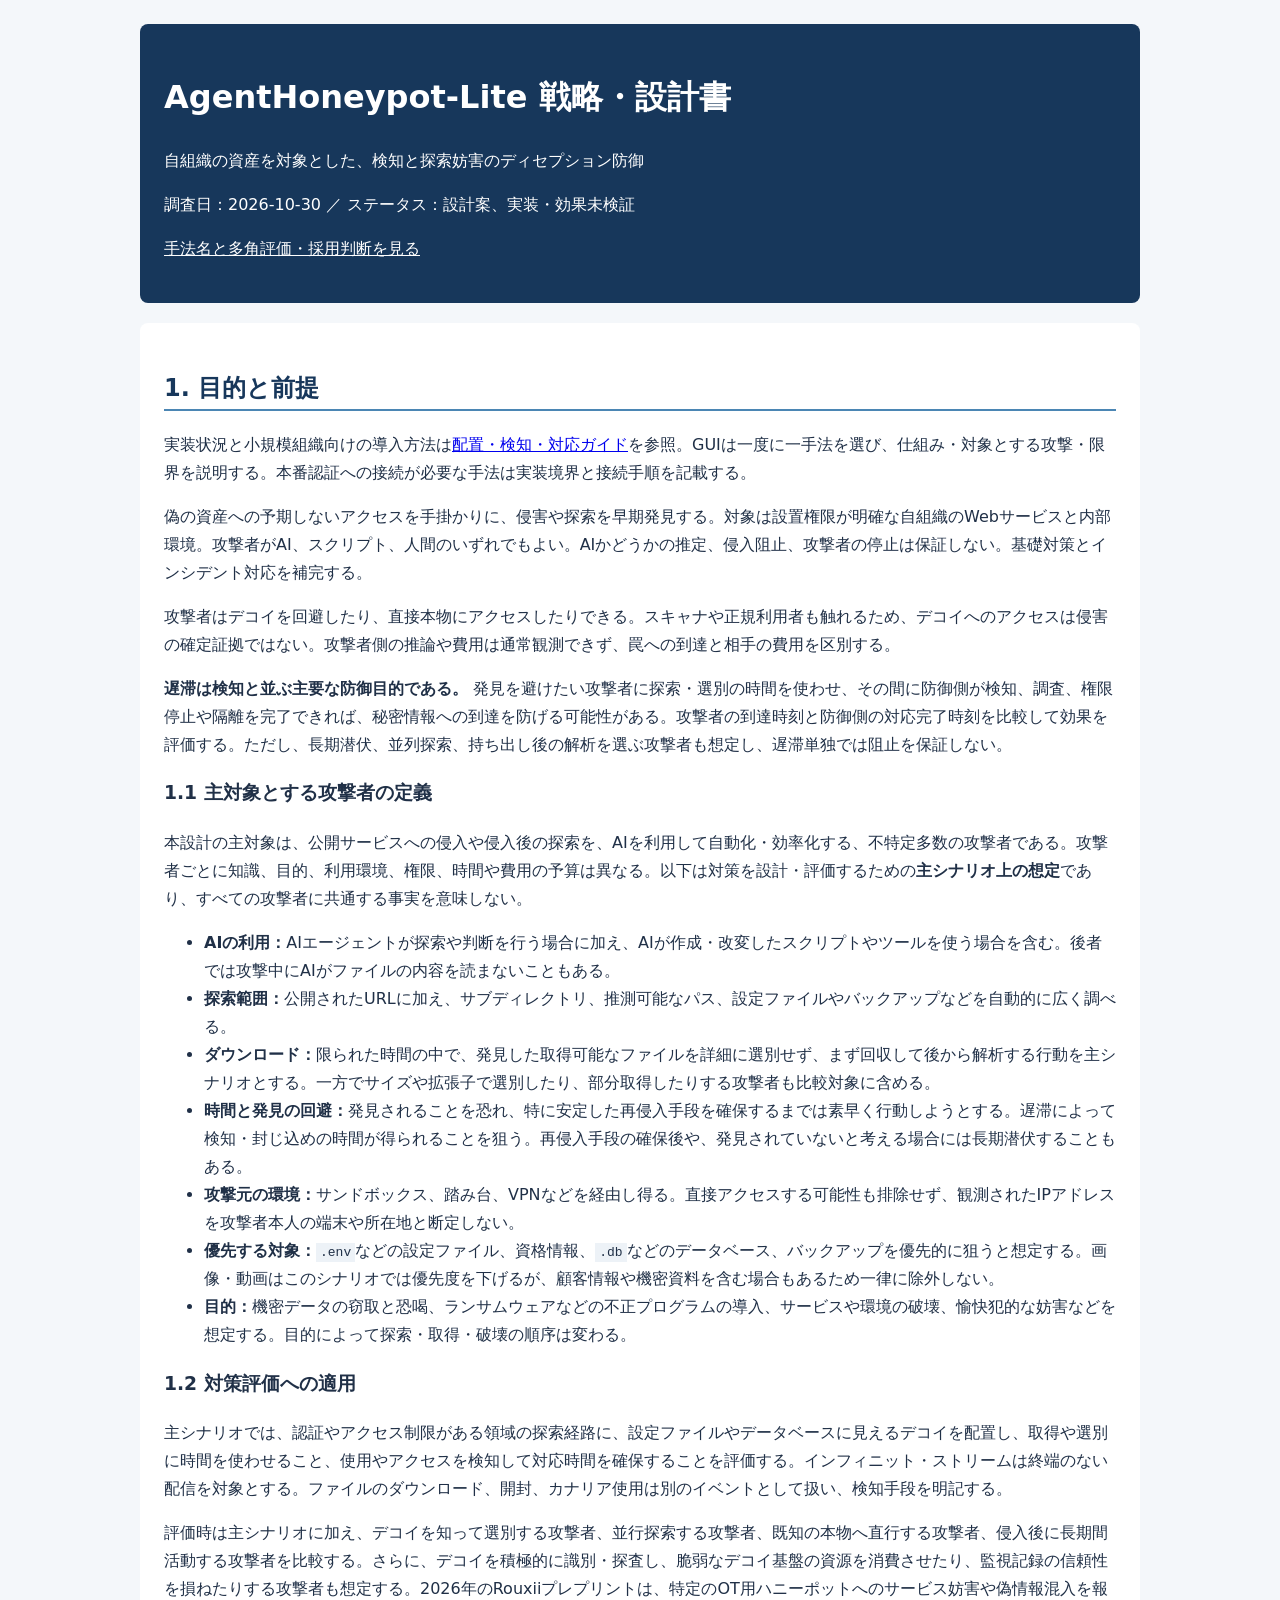
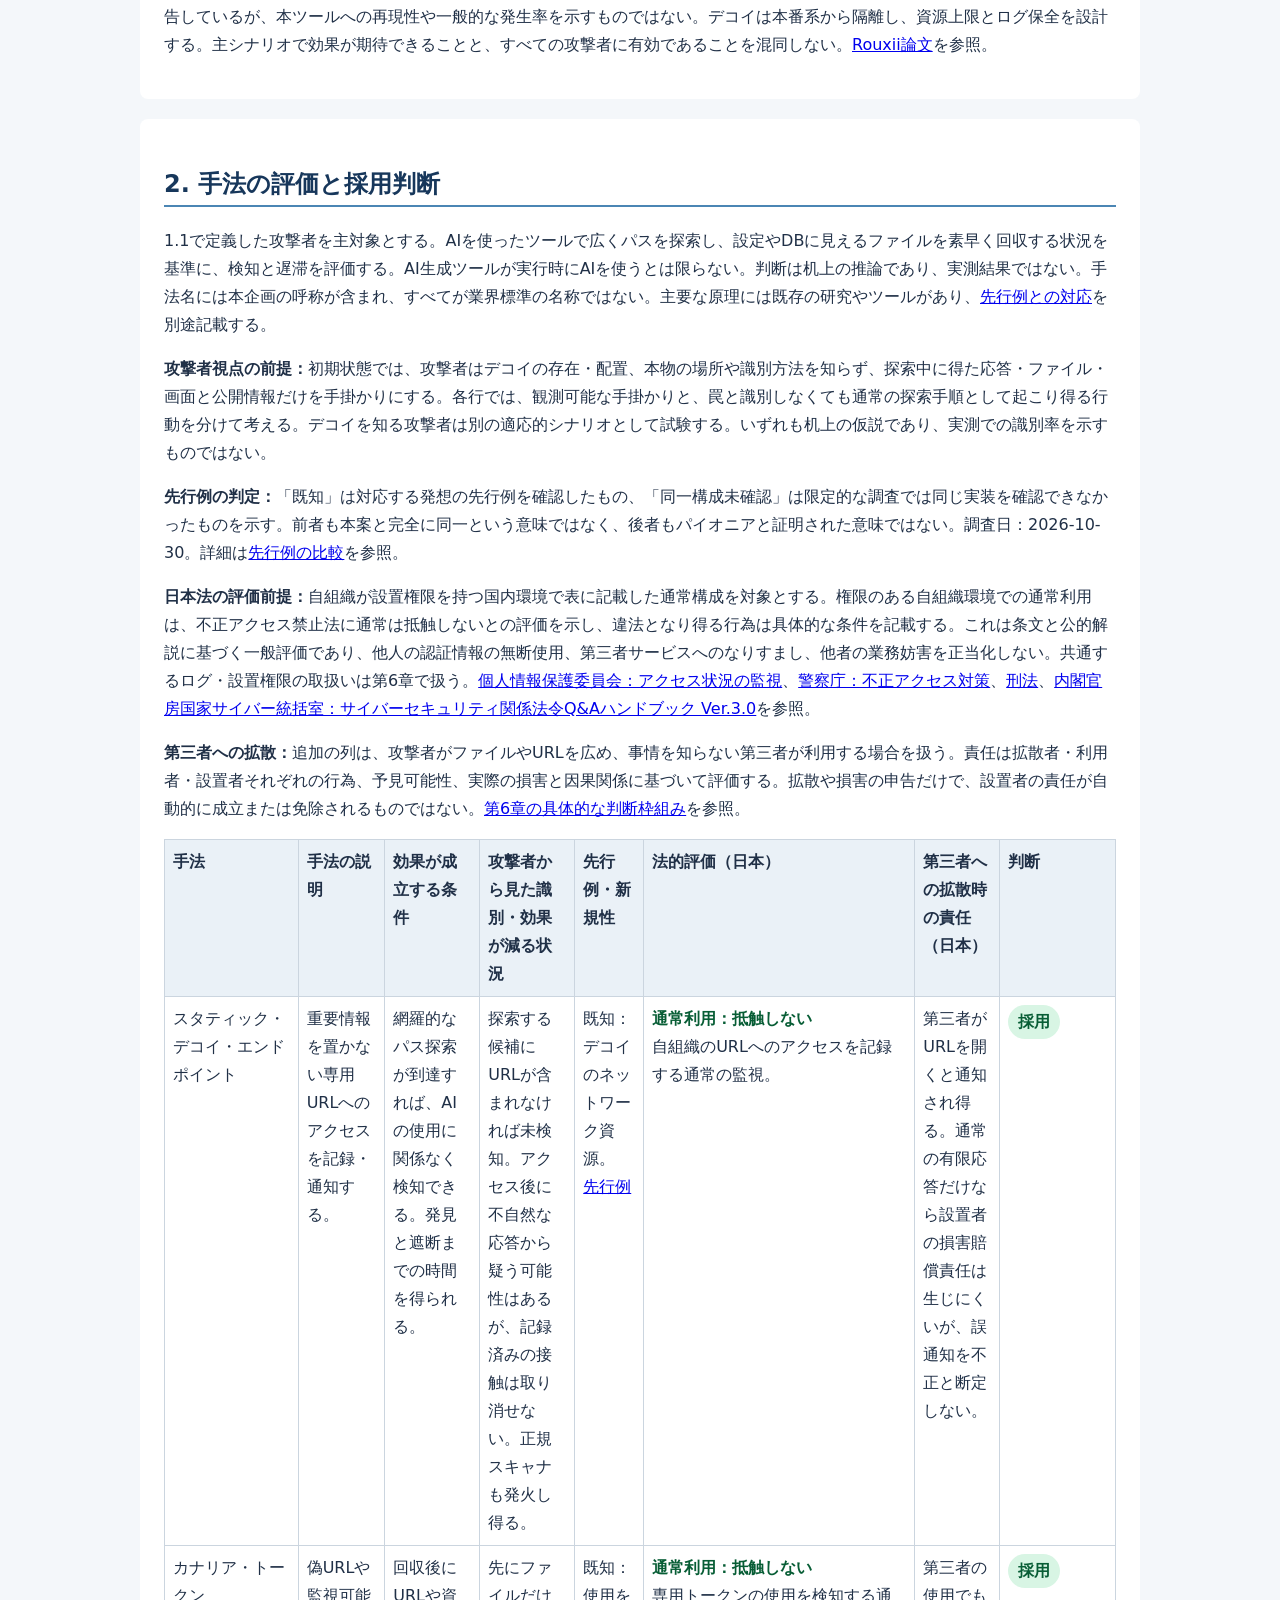
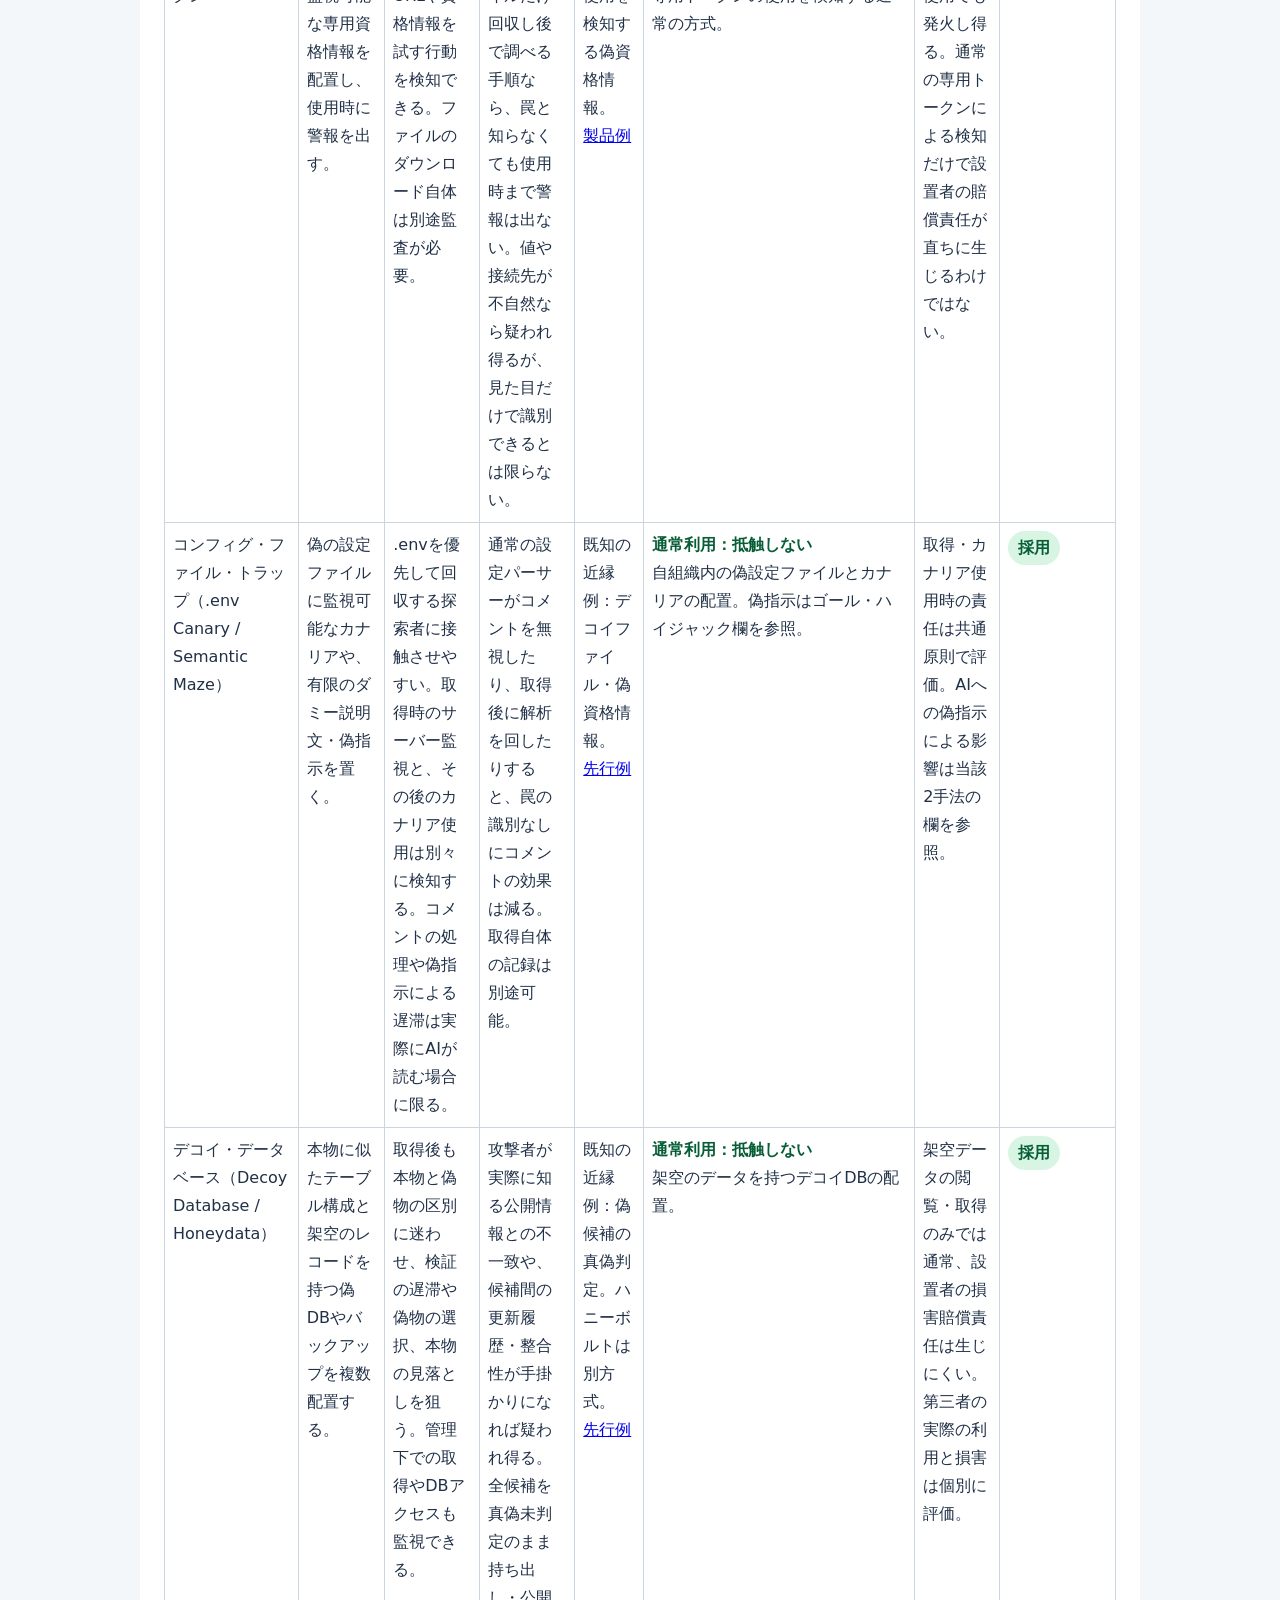
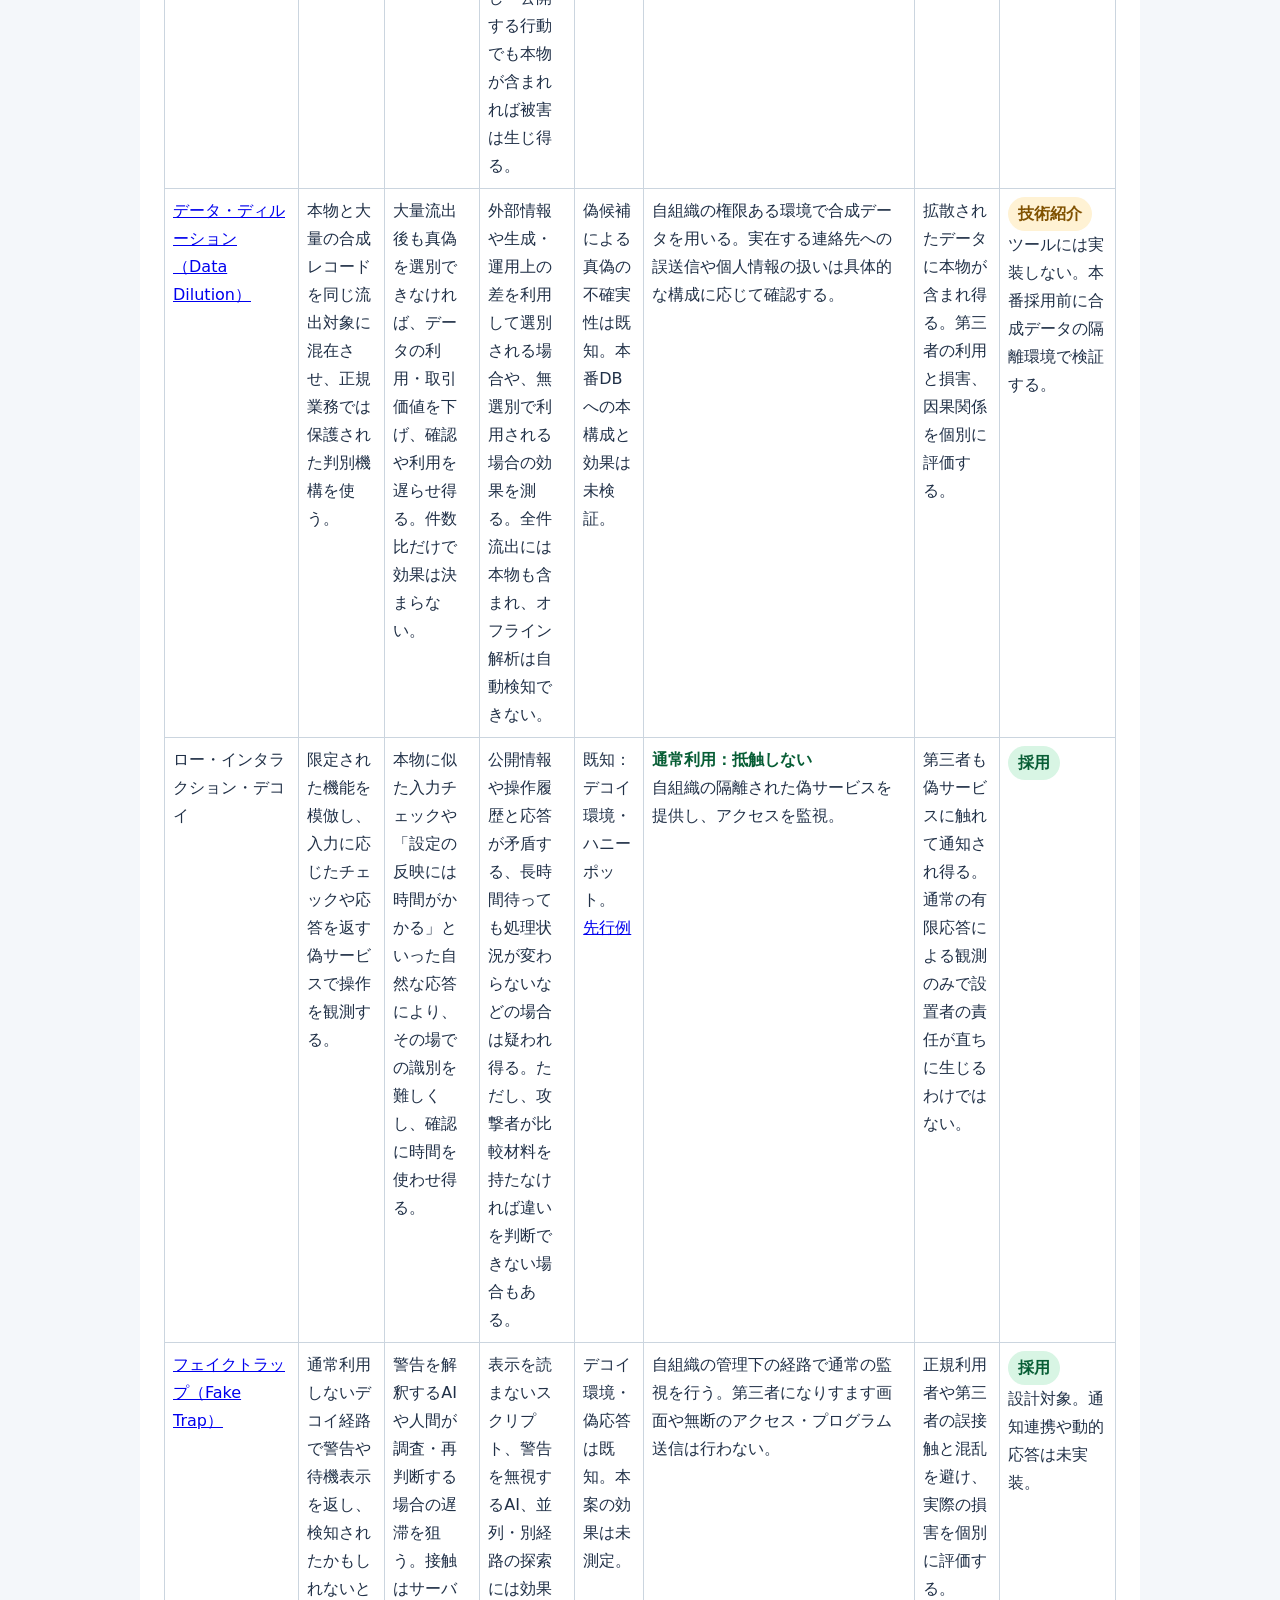
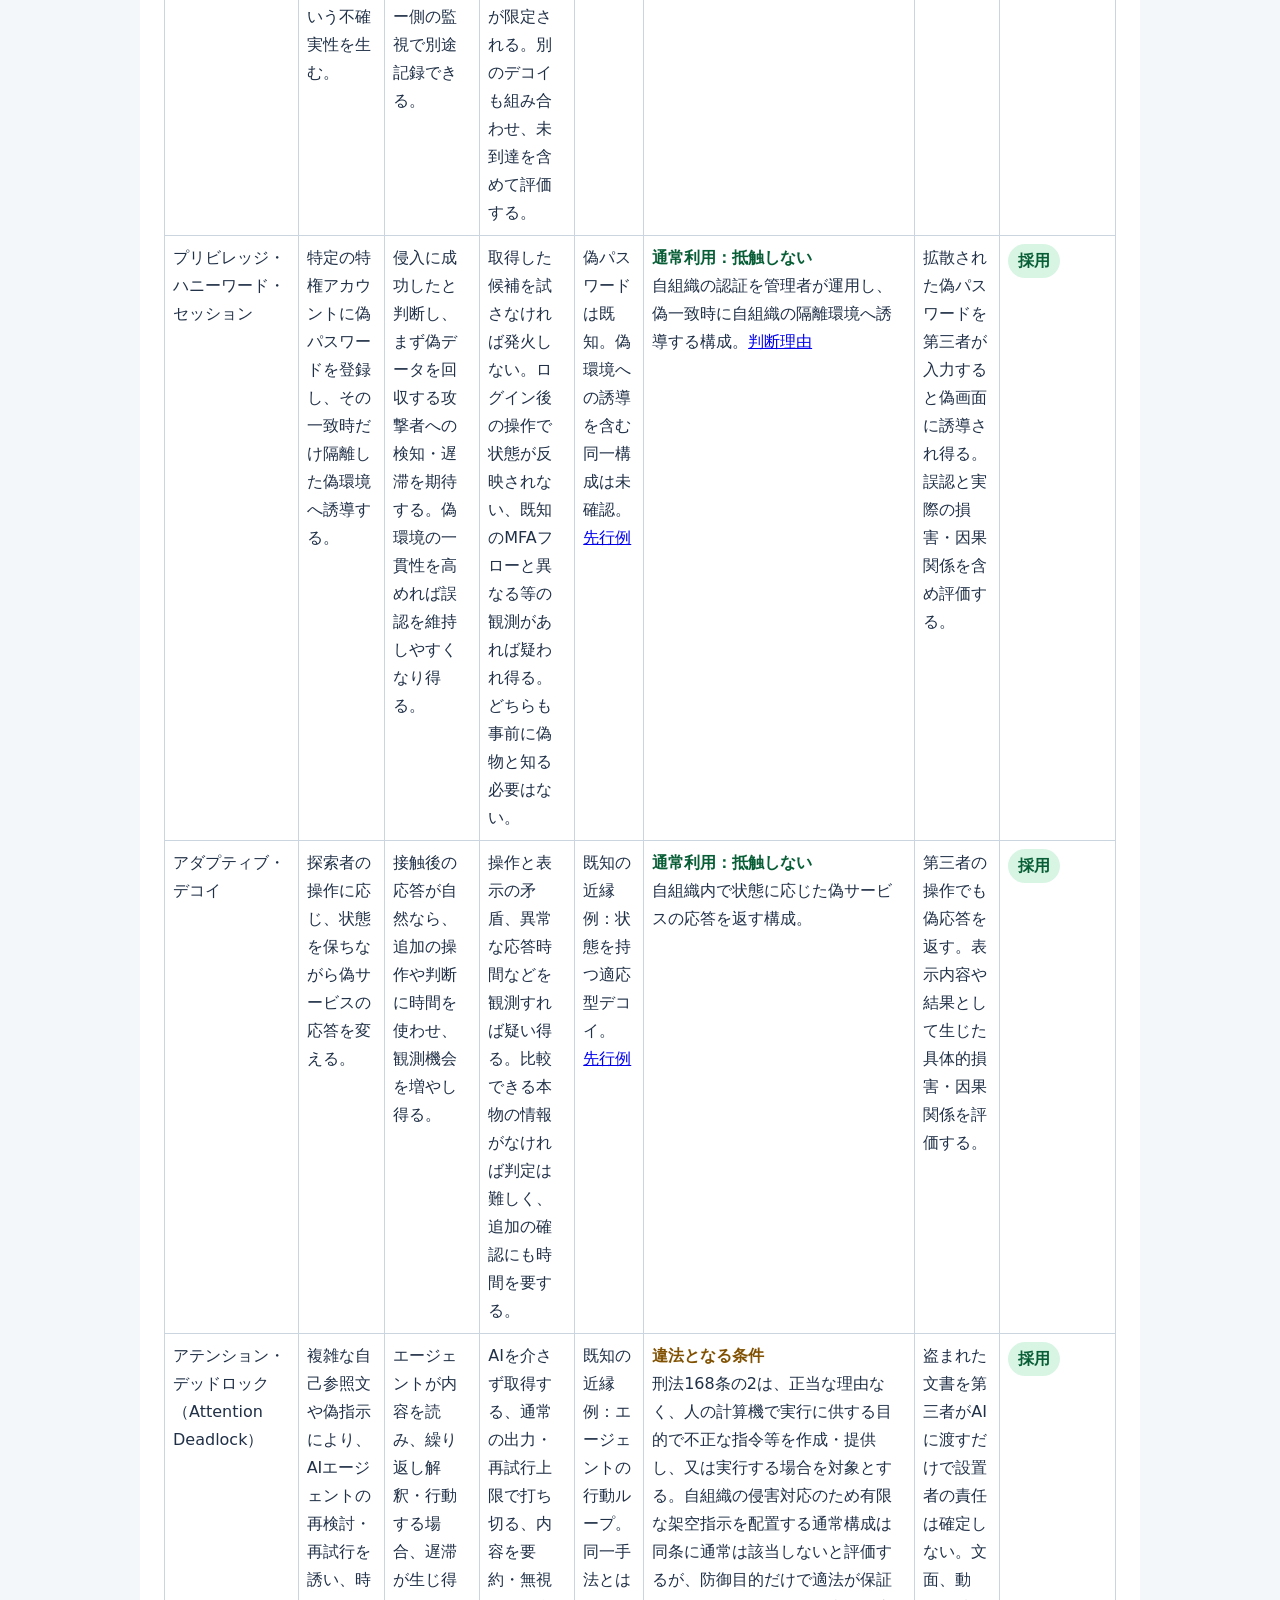
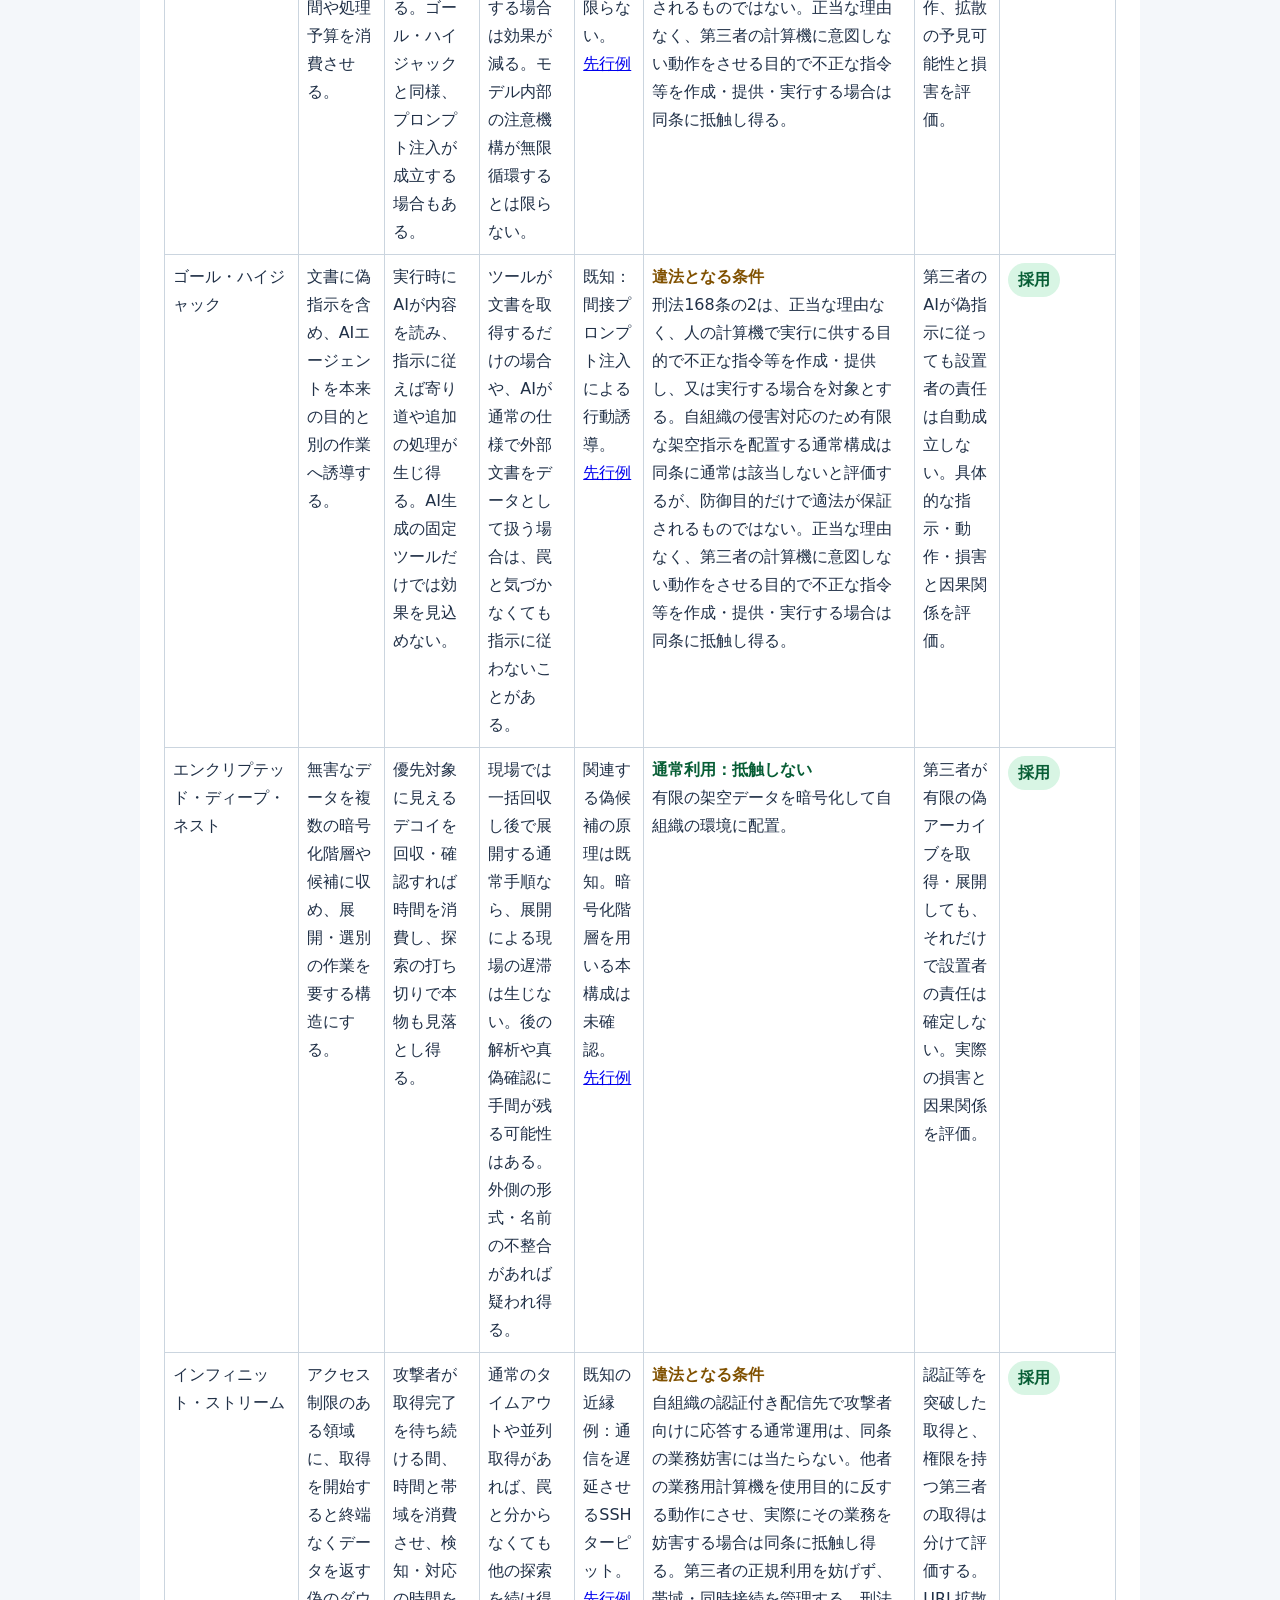
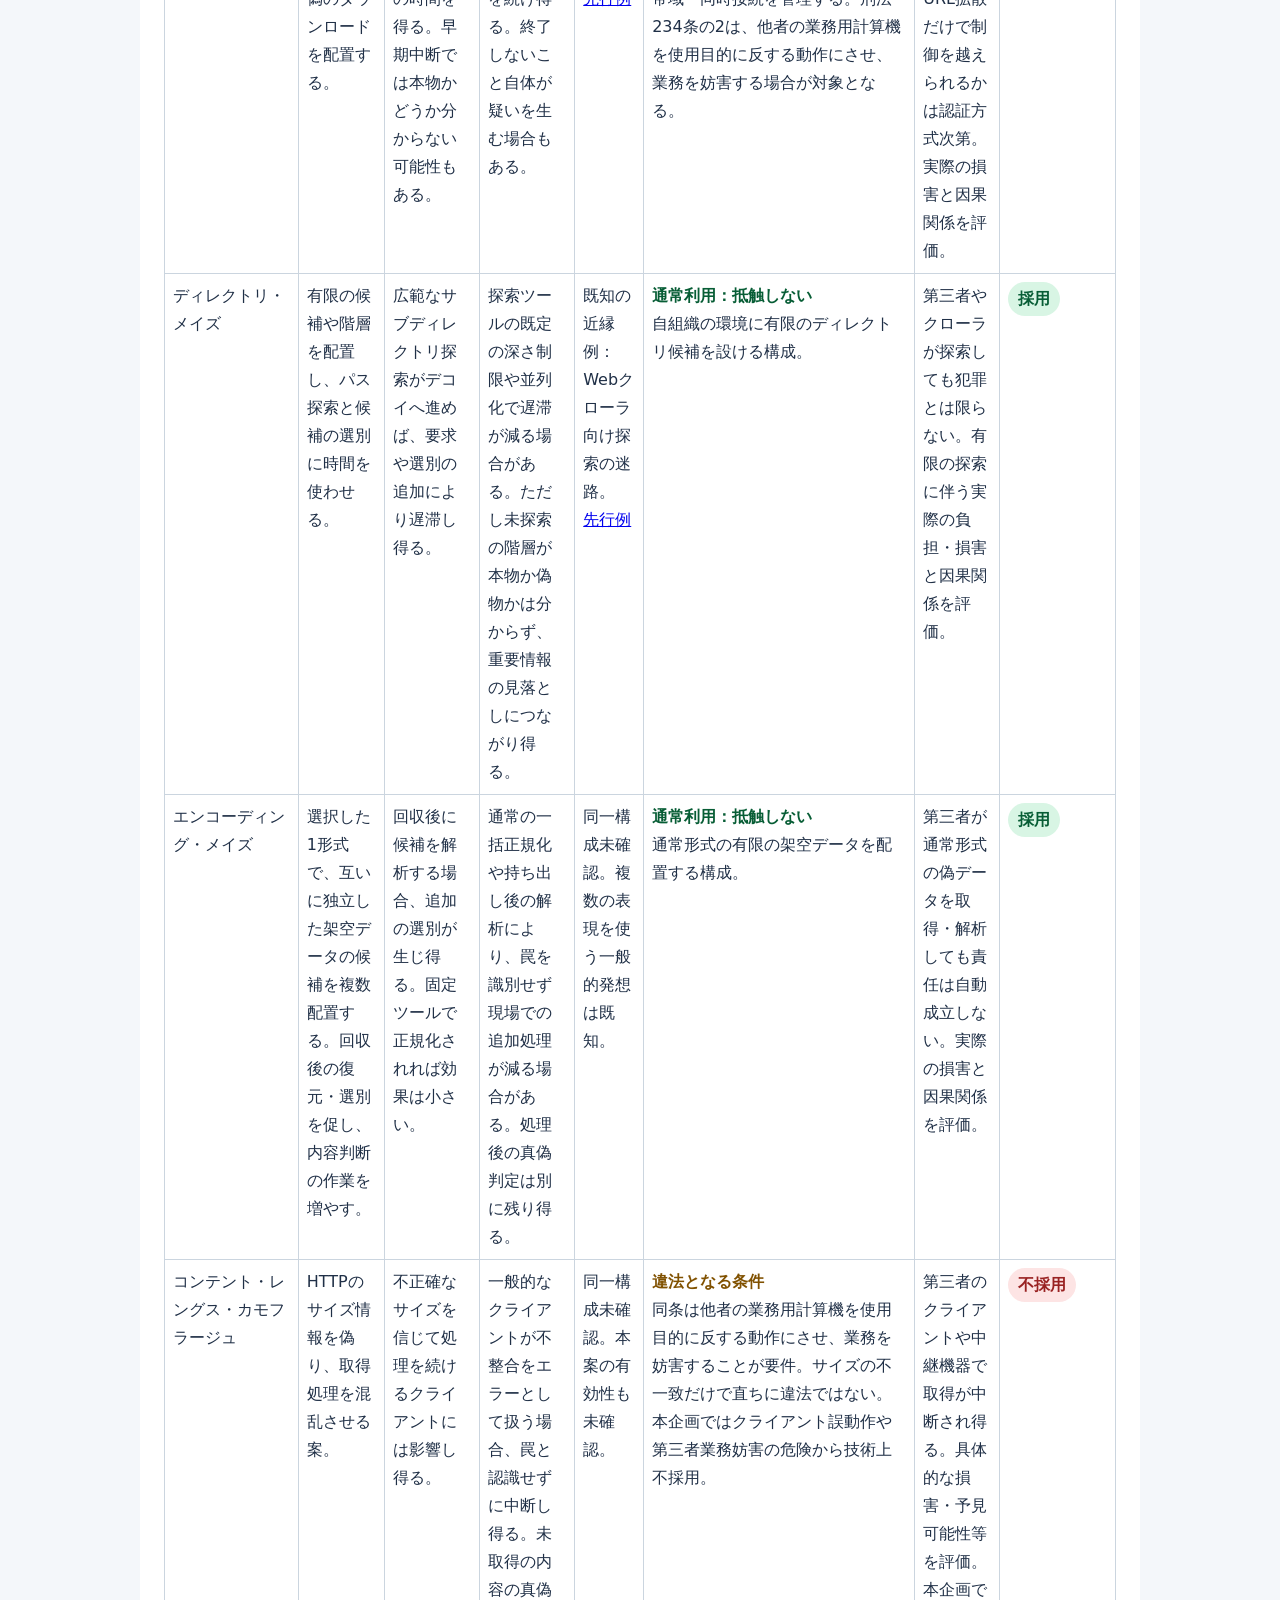
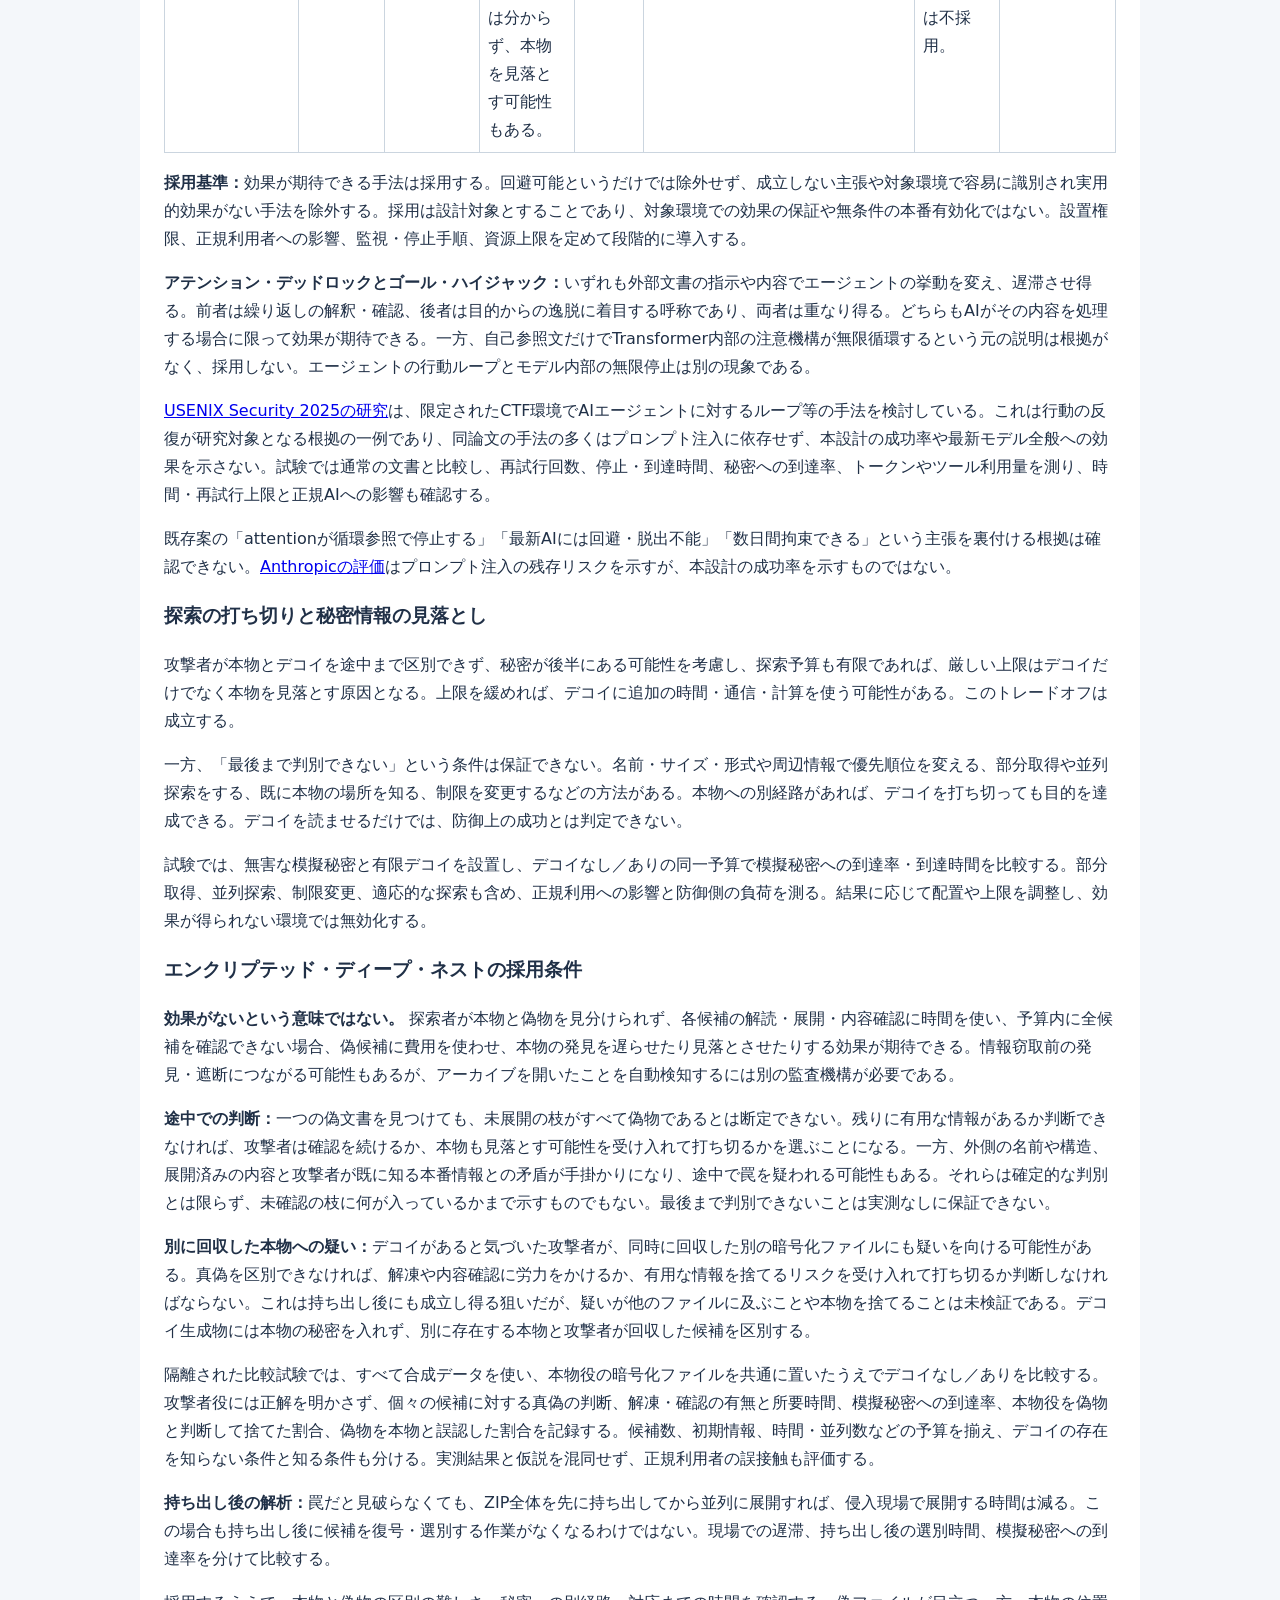
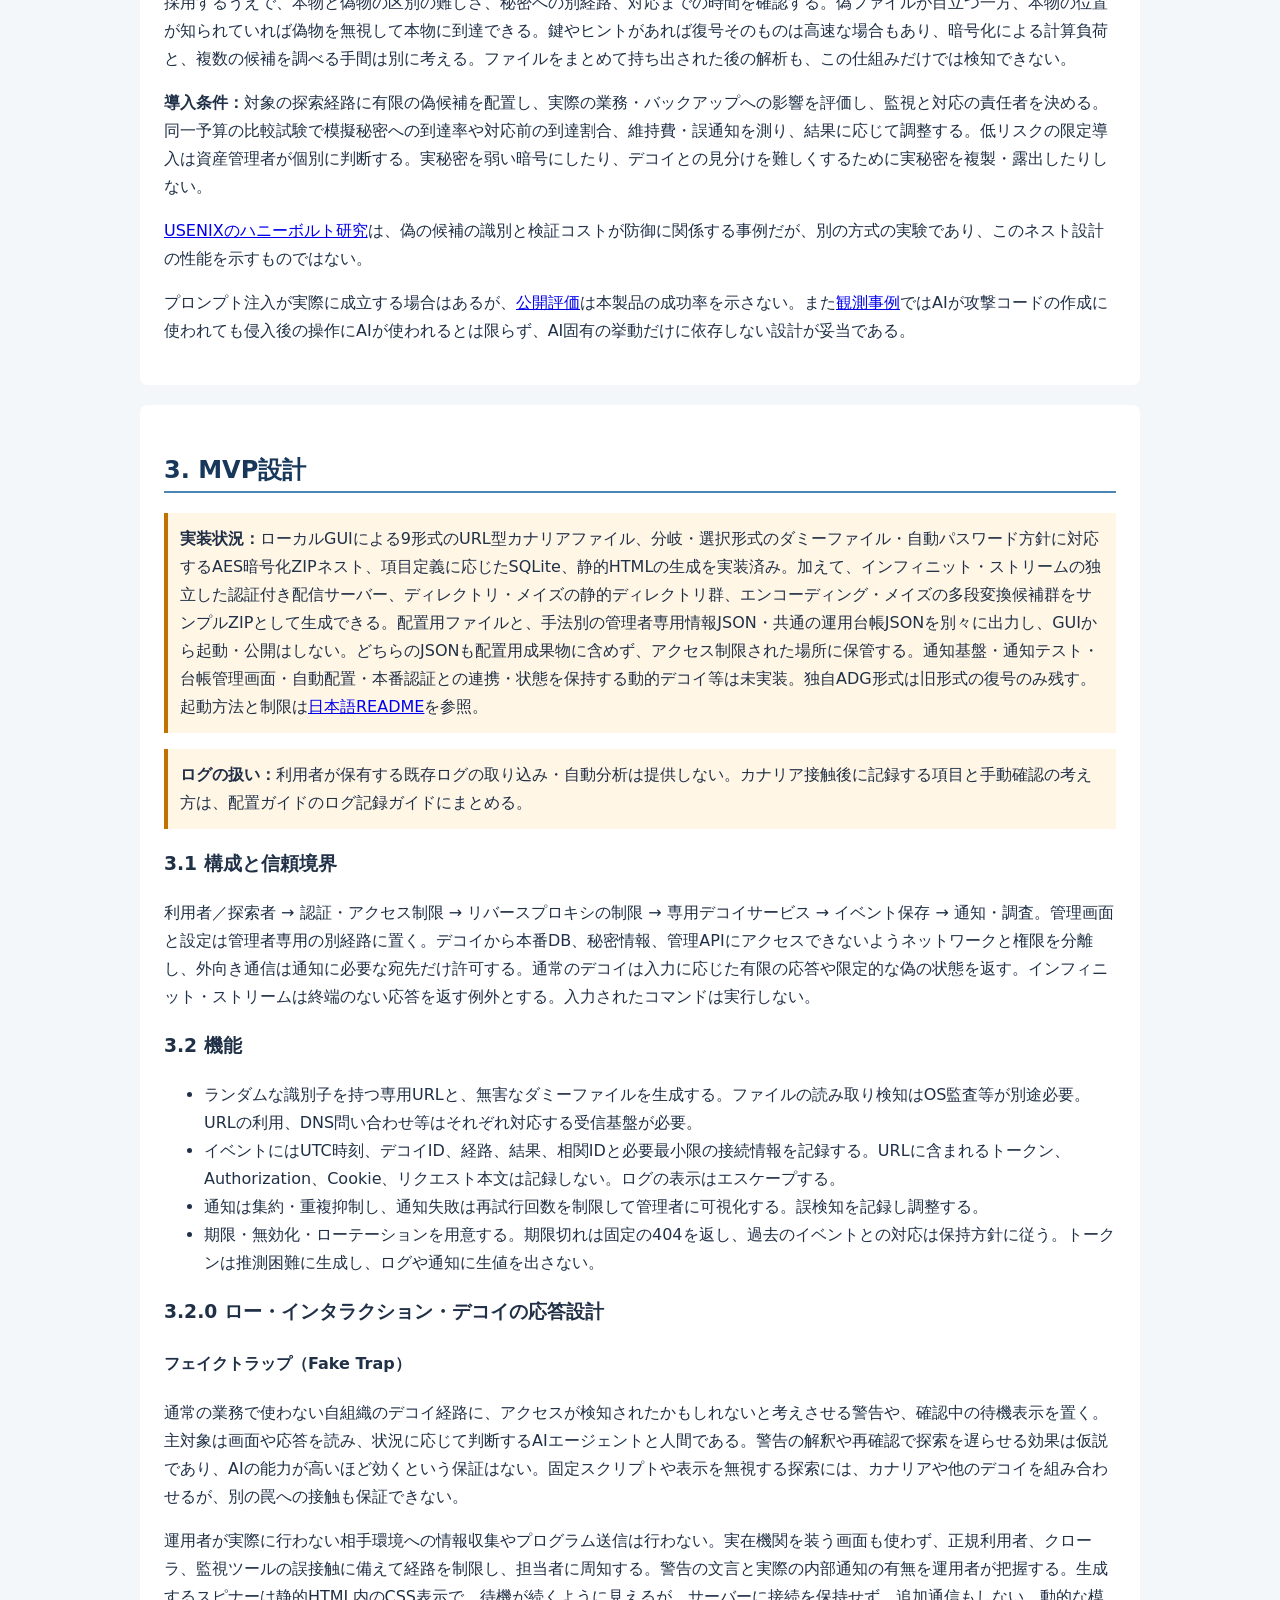
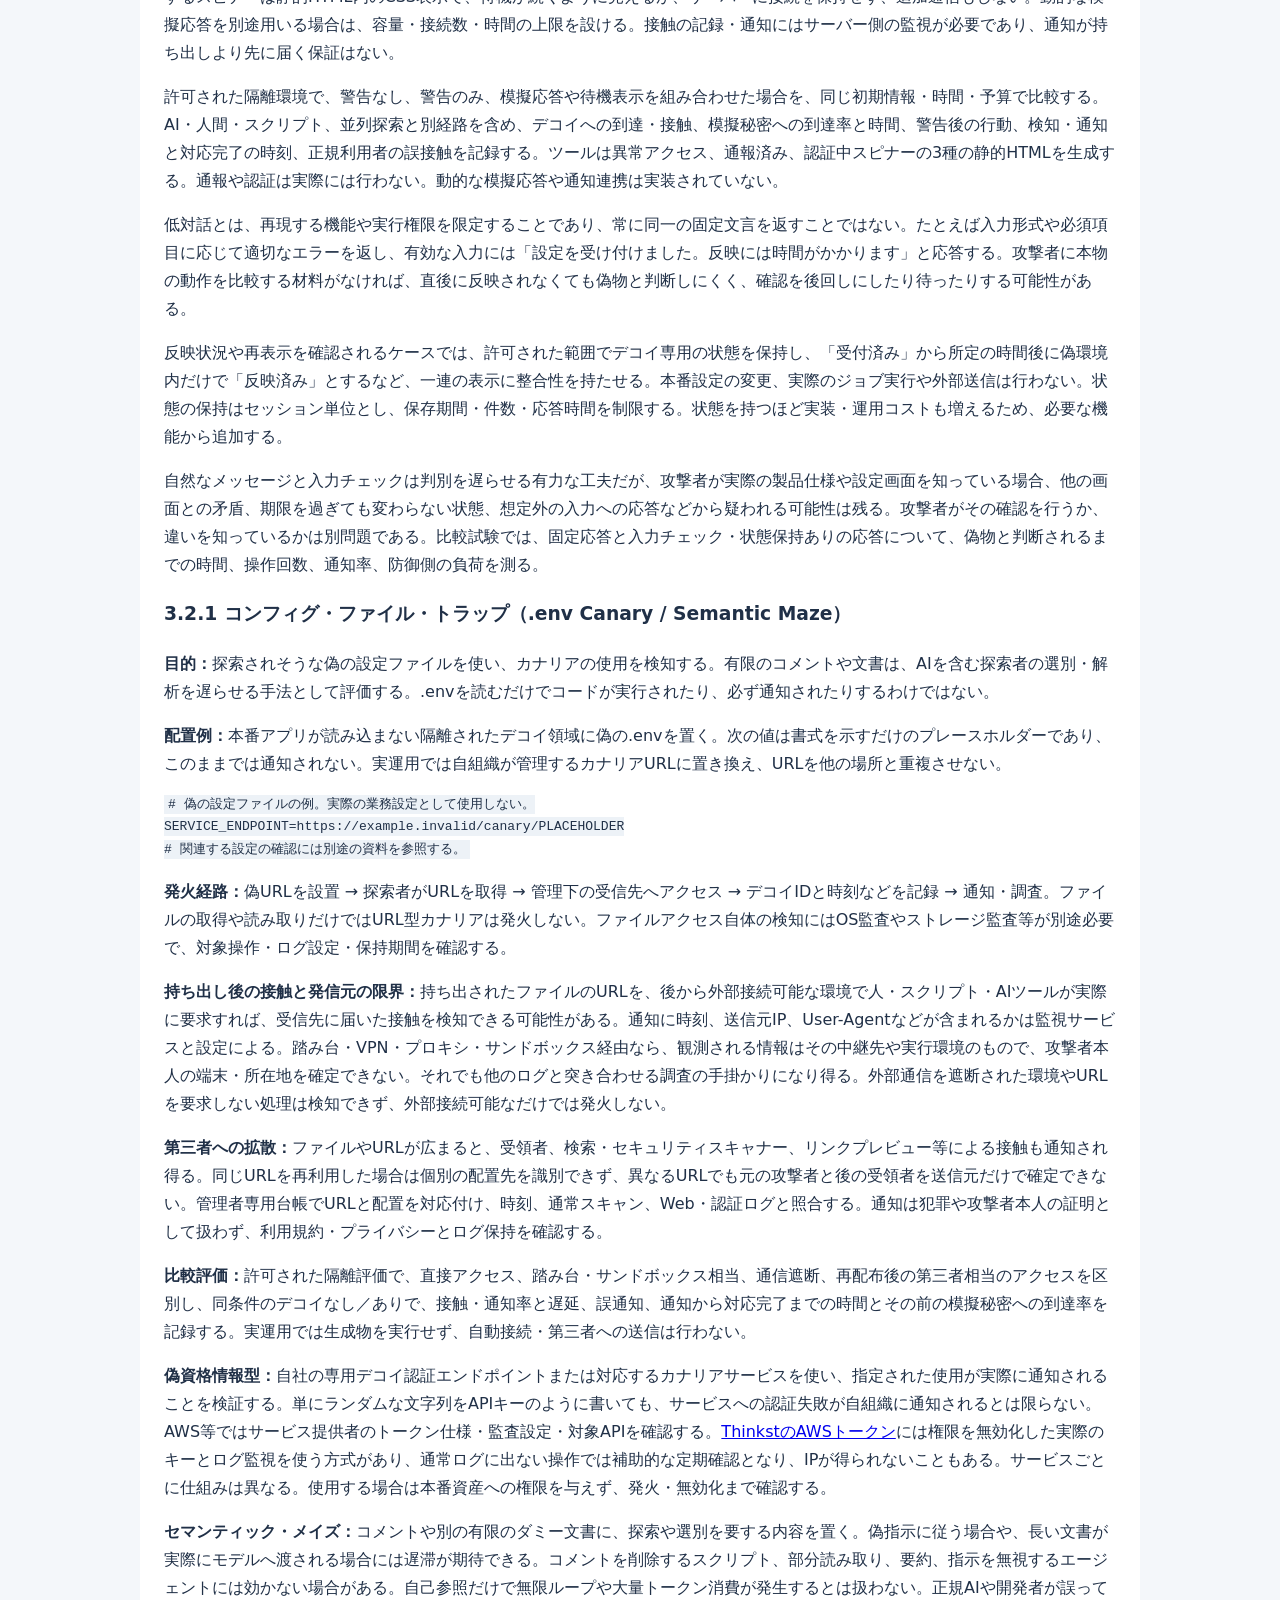
==== commit 3f0b08bf: "Add log review guide and quickstart documentation in English and Japanese - Created `log-review-guid" ====
--- a/docs/agent_deception_strategy_and_design.html
+++ b/docs/agent_deception_strategy_and_design.html
@@ -81,7 +81,7 @@
 <p>プロンプト注入が実際に成立する場合はあるが、<a href="https://www.anthropic.com/research/prompt-injection-defenses">公開評価</a>は本製品の成功率を示さない。また<a href="https://www.anthropic.com/research/attack-navigator">観測事例</a>ではAIが攻撃コードの作成に使われても侵入後の操作にAIが使われるとは限らず、AI固有の挙動だけに依存しない設計が妥当である。</p></section>
 <section><h2>3. MVP設計</h2>
 <p class="note"><strong>実装状況：</strong>ローカルGUIによる9形式のURL型カナリアファイル、分岐・選択形式のダミーファイル・自動パスワード方針に対応するAES暗号化ZIPネスト、項目定義に応じたSQLite、静的HTMLの生成を実装済み。加えて、インフィニット・ストリームの独立した認証付き配信サーバー、ディレクトリ・メイズの静的ディレクトリ群、エンコーディング・メイズの多段変換候補群をサンプルZIPとして生成できる。配置用ファイルと、手法別の管理者専用情報JSON・共通の運用台帳JSONを別々に出力し、GUIから起動・公開はしない。どちらのJSONも配置用成果物に含めず、アクセス制限された場所に保管する。通知基盤・通知テスト・台帳管理画面・自動配置・本番認証との連携・状態を保持する動的デコイ等は未実装。独自ADG形式は旧形式の復号のみ残す。起動方法と制限は<a href="../README_ja.md">日本語README</a>を参照。</p>
-<p class="note"><strong>ログレビューの実装：</strong>Cloud ReviewはEntraサインイン／監査、Microsoft Graph操作、デコイ接触、stream_auth_failure_summaryを含むエクスポートログをローカル分析する。リアルタイム監視・通知・自動遮断は行わない。Nginx偵察ログ分析は別のCLIである。</p>
+<p class="note"><strong>ログの扱い：</strong>利用者が保有する既存ログの取り込み・自動分析は提供しない。カナリア接触後に記録する項目と手動確認の考え方は、配置ガイドのログ記録ガイドにまとめる。</p>
 <h3>3.1 構成と信頼境界</h3>
 <p>利用者／探索者 → 認証・アクセス制限 → リバースプロキシの制限 → 専用デコイサービス → イベント保存 → 通知・調査。管理画面と設定は管理者専用の別経路に置く。デコイから本番DB、秘密情報、管理APIにアクセスできないようネットワークと権限を分離し、外向き通信は通知に必要な宛先だけ許可する。通常のデコイは入力に応じた有限の応答や限定的な偽の状態を返す。インフィニット・ストリームは終端のない応答を返す例外とする。入力されたコマンドは実行しない。</p>
 <h3>3.2 機能</h3><ul>
@@ -171,7 +171,7 @@
 <p><strong>安全な設計と運用：</strong>生成物は実行・公開せず、リンク先は自組織の隔離デコイ内の相対経路に限定する。第三者のURLや認証を含めず、監視用URLは運用者が指定したカナリアだけを使う。動的なURLや転送を設ける場合は、正規利用者・社内スキャナー・検索エンジンを業務経路から分離し、認証とアクセス制御、総要求数・URL数・リダイレクト段数・応答サイズ・同時接続・帯域・時間の上限、ログ容量、独立した停止手段を設ける。デコイ側に過負荷が生じても本番を巻き込まないよう隔離する。アクセスの記録と通知は別途必要で、監視が持ち出しに先立つ保証はない。</p>
 <p><strong>評価と実装状況：</strong>現在のGUIは有限のディレクトリと静的HTMLリンクを生成し、任意で親や別の枝へリンクできる。動的なURL生成やHTTPリダイレクトは未実装であり、上記は拡張案である。許可された隔離環境で、リンク集なし、固定URL、パラメータ付きURL、転送を使う方式を同じ開始情報・時間・要求予算で比較する。AIエージェント、通常クローラー、スクリプト、並列探索とURL正規化を含め、実リクエスト数、重複確認数、デコイ接触、模擬目標への到達率・時間、通知から対応完了まで、正規利用者の誤接触、サーバー負荷を記録する。有限条件での繰り返しと、侵入阻止・無限拘束の保証は区別する。</p>
 <h3>3.4 個人・中小企業向けGUIと配布</h3>
-<p><strong>現行実装：</strong>Pythonで動くローカルWeb GUIから、一度に一手法ずつ選び、架空のデコイ成果物を生成してブラウザーで保存する。9形式のカナリアファイル、AES暗号化ネスト、SQLiteデータベース、静的Webページ、インフィニット・ストリーム、ディレクトリ・メイズ、エンコーディング・メイズに対応する。別画面のCloud Reviewでは、エクスポートしたEntra/Graph監査ログ、デコイ接触、Infinite Stream認証失敗サマリーをローカル分析する。導入サンプルZIPとNginx向けHTTP探索ログ解析CLIも提供する。生成・分析時に監視URLへ接続したり、生成物を実行・配備したりしない。</p>
+<p><strong>現行実装：</strong>Pythonで動くローカルWeb GUIから、一度に一手法ずつ選び、架空のデコイ成果物を生成してブラウザーで保存する。9形式のカナリアファイル、AES暗号化ネスト、SQLiteデータベース、静的Webページ、インフィニット・ストリーム、ディレクトリ・メイズ、エンコーディング・メイズに対応する。ログは収集・取り込み・分析せず、運用者が既存のサーバー／監視サービスで確認するための考え方と架空のログ例だけを提供する。生成時に監視URLへ接続したり、生成物を実行・配備したりしない。</p>
 <h4>現在のGUI利用フロー</h4><ol>
 <li><strong>手法を選ぶ：</strong>一度に一手法を選択し、脅威、仕組み、成立条件、限界を確認する。エンクリプテッド・ディープ・ネスト内の複数形式は、その手法固有の設定である。</li>
 <li><strong>架空データを設定する：</strong>形式・件数・名前・カナリアURL等を入力する。実データ、実資格情報、第三者の個人情報は入力しない。</li>
@@ -182,13 +182,13 @@
 <h4>機能ごとの実現方法</h4><div class="scroll"><table><tr><th>GUIから行うこと</th><th>生成物・連携</th><th>成立条件と制約</th></tr>
 <tr><td>カナリアファイル</td><td>専用URL等を含むテキストや対応するトークン付きファイルを生成。</td><td>URL型はアクセス時に発火し、読み取りだけでは発火しない。通知には自前の常時稼働する受信サービスか、利用者が選んだ既存サービスとの連携が必要。形式やサービスごとの発火仕様を検証する。</td></tr>
 <tr><td>エンクリプテッド・ディープ・ネスト</td><td>階層数・容量・主形式・形式混在・偽データ・パスワード／ヒントを設定し、対応する暗号化アーカイブを生成。混在時は主形式を約75%に保ち、残りにExcel・SQLite・.envなどを重み付きで配置する。</td><td>生成に通知機能はない。実際の形式と件数は管理者専用台帳で確認する。形式・暗号方式・ライブラリ・利用者側での展開互換性を決め、正しい展開と容量を試験する。</td></tr>
-<tr><td>デコイDB</td><td>顧客、カード台帳、企業、パスワード保管庫、注文、請求、従業員、取引先、問い合わせ、資産、クラウド資産の11テンプレート。列・候補値・数値範囲を編集してSQLiteを生成。カード番号・CVVや利用可能なパスワード・認証ハッシュは作らない。</td><td>取得・読み取りの検知にはWebサーバー、OS、ストレージ等の別の監査が必要。実データの取込み、複数テーブル関係、既存スキーマの自動複製は未対応。</td></tr>
+<tr><td>デコイDB</td><td>単独DB用に顧客、売上、ユーザー管理など13テンプレートを用意。各テンプレートは列・候補値・数値範囲を編集できる1テーブル構成のSQLiteを生成する。ネスト／メイズの業務シナリオではこのうち11種類を使用し、売上・ユーザー管理は単独DBのみ。カード番号・CVVや利用可能なパスワード・認証ハッシュは作らない。</td><td>取得・読み取りの検知にはWebサーバー、OS、ストレージ等の別の監査が必要。実データの取込み、複数テーブル関係、既存スキーマの自動複製は未対応。</td></tr>
 <tr><td>スタティック・デコイ・ポータル</td><td>偽データを使ったHTML/CSS等を生成し、配置手順を出す。</td><td>静的な画面だけではログイン判定、状態を保持する設定変更、管理通知や無限ストリームは実現しない。これらには専用のデコイサーバー・DB・アクセス制御が必要。</td></tr>
 <tr><td>インフィニット・ストリームのサンプル</td><td>Python標準ライブラリで動く独立サーバーと設定を生成。配信用・管理用のトークンは管理者専用JSONへ分離。</td><td>127.0.0.1待受、Bearer認証、全配信合計の帯域と同時接続上限、管理者の停止機能を備える。通常配信には総時間・総容量の終了条件を設けない。任意のNginx例にはBasic認証と、Nginxが認識する送信元アドレス単位のリクエスト制限がある。前段ゲートウェイ経由では接続元がゲートウェイに集約される場合がある。real-IP設定は明示的に信頼したプロキシに限って構成する。IP制限は分散送信元への防御ではない。実配置は認証付きの隔離経路から中継し、バッファリングやタイムアウトを確認する。本番認証・通知の連携は含まない。</td></tr>
 <tr><td>ディレクトリ・メイズのサンプル</td><td>階層・分岐を指定し、全ダミーを選択した単一形式に統一した静的ディレクトリ群。親・別枝へのHTMLリンクを任意で追加。</td><td>最大400ディレクトリ・生成内容16MiBの有限構造。シンボリックリンクは使わない。重複URLを除外する探索では循環を打ち切れる。配信側で認証・アクセス監視を設定する。</td></tr>
 <tr><td>エンコーディング・メイズのサンプル</td><td>業務シナリオを選び、対応する架空レコード・ファイル名・タイトル・スキーマの候補を同一形式で生成。Base64、Base64url、Hex、パーセント、Gzip＋Base64で多段変換。</td><td>各層はencodingとpayloadを持つJSON。最大20候補・8階層・生成内容16MiB。復元順序・シナリオ・SHA-256は管理者専用JSONに記録する。認証情報保管庫では、.envにシナリオ別環境変数、その他の形式に架空login_url項目を使い、password値は変えない。暗号化ではなく一括復元が可能で、候補ごとの内容判断にかかる作業を評価する。</td></tr>
 </table></div>
-<h4>ログ分析と未実装範囲</h4><p>Cloud Reviewは、操作者が選択したCSV・JSON・JSON LinesのログをローカルAPIで分析し、結果を保存しない。対応イベントはEntraサインイン／監査、Graph操作、デコイ接触、Infinite Stream認証失敗サマリーである。これはリアルタイム監視ではなく、メール・Webhook通知や自動遮断もしない。<code>examples/review_http_recon.py</code>はNginx JSONログを読む独立CLIで、経路・IPを結果に出さず、検知後の遮断も行わない。サンプルKQL、Nginx設定、ログ変換・評価用スクリプトを連携ZIPに含める。</p>
+<h4>ログ記録と手動確認</h4><p>ログ分析機能は設けない。カナリア接触後に記録する時刻・不透明なデコイID・HTTP応答などの例、収集を避ける情報、誤検知の確認手順を配置ガイドに記載する。ログそのものの取得・分析は、運用者が既存の管理下システムで行う。</p>
 <p><strong>未実装：</strong>公開サイトへの自動配置、カナリアサービスの受信・通知連携、通知到達テスト、運用台帳の管理画面、動的な偽ログイン／状態保持セッション、本番IdPとの認証統合、インシデント対応の自動化。これらは利用環境と外部サービスを決めたうえで個別に設計する。</p>
 <p><strong>ローカルGUIの境界：</strong>アプリは127.0.0.1だけで待ち受け、起動ごとのトークンとHost/Origin検証を用いる。外部ネットワークへ公開せず、ブラウザーから送られた生成設定・ログを外部へ転送しない。生成物はローカルで作るが、配置後のアクセス制御、ログ保存、通知、停止は運用者の責任である。</p>
 </section>
